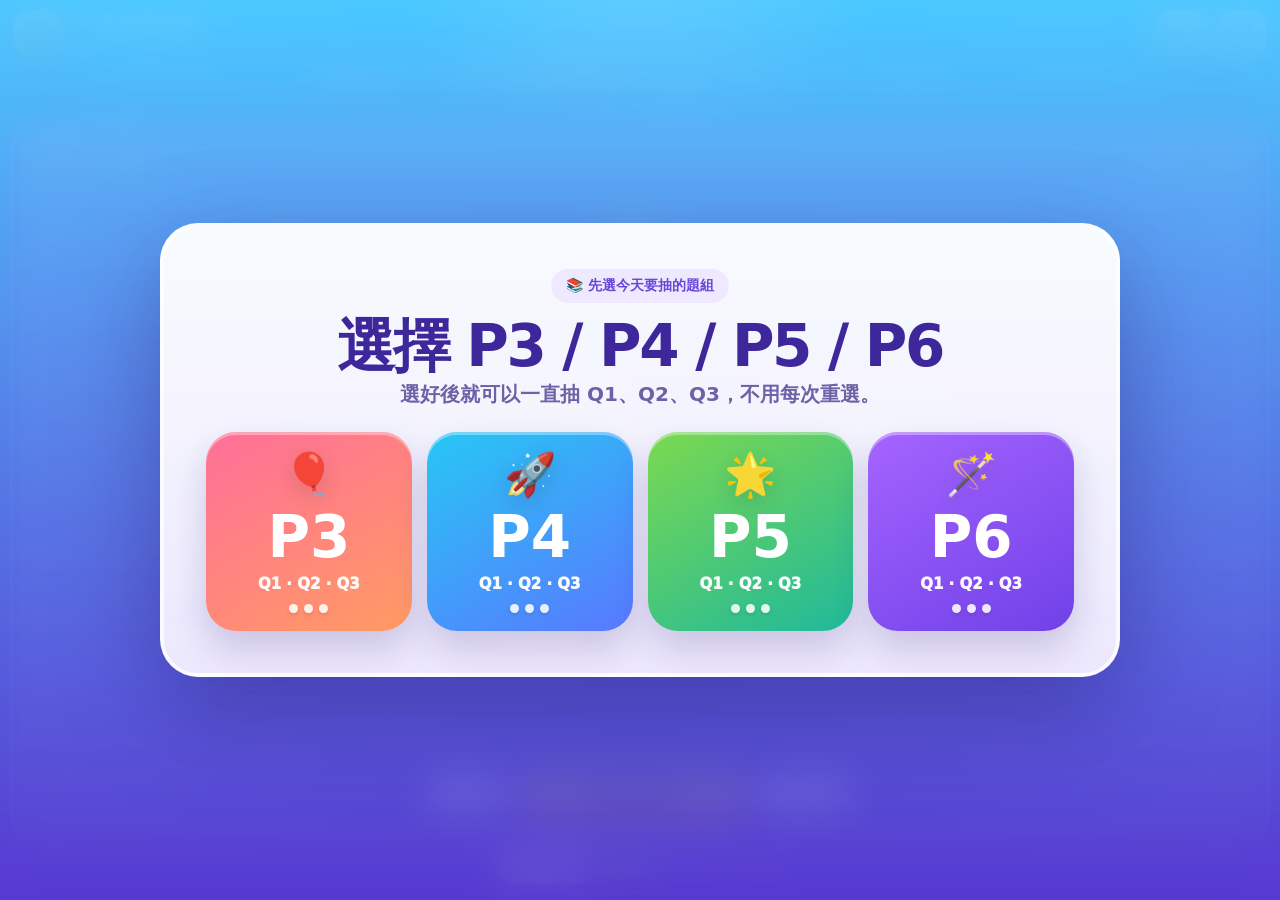
==== p3/index.html @ f794510e "Add files via upload" ====
<!doctype html>
<html lang="zh-Hant">
<head>
  <base href="../">
<meta charset="utf-8" />
<meta name="viewport" content="width=device-width, initial-scale=1, maximum-scale=1, minimum-scale=1, viewport-fit=cover, user-scalable=no" />
<meta name="theme-color" content="#5b3df5" />
<meta name="apple-mobile-web-app-capable" content="yes" />
<meta name="apple-mobile-web-app-status-bar-style" content="black-translucent" />
<title>幸運抽題樂園</title>
<style>
:root{
  --ink:#261454;--white:#fff;--yellow:#ffd84d;--pink:#ff6fae;--cyan:#45d7ff;--green:#7be35e;--purple:#6b4cff;
  --shadow:0 24px 70px rgba(54,24,128,.28);
  font-family:ui-rounded,"SF Pro Rounded","PingFang TC","Noto Sans TC",system-ui,-apple-system,sans-serif;
}
*{box-sizing:border-box}html,body{width:100%;height:100%;margin:0;overflow:hidden;overscroll-behavior:none}body{background:#6b4cff;color:#fff;-webkit-tap-highlight-color:transparent;touch-action:manipulation;overscroll-behavior:none;-webkit-user-select:none;user-select:none;-webkit-overflow-scrolling:auto}button{font:inherit}
.app{position:relative;width:100%;height:100%;min-height:100dvh;overflow:hidden;background:
radial-gradient(circle at 50% -5%,rgba(255,255,255,.92),transparent 21%),
radial-gradient(circle at 12% 22%,rgba(255,255,255,.18),transparent 25%),
radial-gradient(circle at 90% 18%,rgba(255,255,255,.2),transparent 24%),
linear-gradient(180deg,#72e1ff 0%,#75caff 26%,#807dff 65%,#724cff 100%)}
.decor{position:absolute;inset:0;pointer-events:none;overflow:hidden}.spark{position:absolute;opacity:.75;animation:twinkle 2.8s ease-in-out infinite}.spark:nth-child(1){left:7%;top:15%;font-size:22px}.spark:nth-child(2){right:9%;top:18%;font-size:28px;animation-delay:.7s}.spark:nth-child(3){left:17%;bottom:24%;font-size:18px;animation-delay:1.2s}.spark:nth-child(4){right:18%;bottom:28%;font-size:22px;animation-delay:1.8s}.spark:nth-child(5){left:47%;top:12%;font-size:18px;animation-delay:.4s}@keyframes twinkle{50%{transform:scale(1.35) rotate(12deg);opacity:1}}
.cloud{position:absolute;width:160px;height:56px;border-radius:999px;background:rgba(255,255,255,.15);filter:blur(.2px)}.cloud:before,.cloud:after{content:"";position:absolute;border-radius:50%;background:inherit}.cloud:before{width:72px;height:72px;left:26px;top:-25px}.cloud:after{width:88px;height:88px;right:20px;top:-36px}.c1{left:-30px;top:31%;transform:scale(.8)}.c2{right:-45px;top:37%;transform:scale(1.05)}
.topbar{position:absolute;z-index:20;top:max(18px,env(safe-area-inset-top));left:max(20px,env(safe-area-inset-left));right:max(20px,env(safe-area-inset-right));display:flex;align-items:center;justify-content:space-between}.brand{display:flex;align-items:center;gap:12px}.brand-icon{width:58px;height:58px;border-radius:19px;display:grid;place-items:center;background:linear-gradient(#fff,#fff2ca);font-size:32px;box-shadow:var(--shadow);transform:rotate(-7deg)}.brand strong{display:block;font-size:25px;line-height:1}.brand span{display:block;font-size:13px;font-weight:800;margin-top:5px;opacity:.95}.toolbar{display:flex;gap:10px}.icon-btn{height:54px;min-width:54px;border:0;border-radius:18px;padding:0 14px;background:linear-gradient(#fff,rgba(255,255,255,.82));color:#5336bd;font-size:22px;font-weight:950;box-shadow:var(--shadow);cursor:pointer}.icon-btn:active{transform:scale(.96)}
.stage{position:absolute;inset:0;display:flex;flex-direction:column;align-items:center;justify-content:center;padding:94px 24px 112px}.hero{text-align:center;margin-bottom:12px}.tag{display:inline-flex;align-items:center;gap:8px;padding:8px 16px;border-radius:999px;background:rgba(255,255,255,.22);border:2px solid rgba(255,255,255,.28);font-size:13px;font-weight:950}.hero h1{margin:12px 0 4px;font-size:clamp(38px,5vw,66px);line-height:.95;letter-spacing:-.04em;text-shadow:0 7px 0 rgba(63,34,159,.14),0 14px 34px rgba(53,25,132,.22)}.hero p{margin:0;font-size:clamp(16px,2vw,21px);font-weight:900}
.arcade{position:relative;width:min(980px,95vw);height:min(520px,56vh);min-height:420px;border-radius:42px;padding:22px;background:linear-gradient(180deg,rgba(255,255,255,.32),rgba(255,255,255,.14)),linear-gradient(180deg,#8e7dff,#6448ed);border:4px solid rgba(255,255,255,.48);box-shadow:0 30px 90px rgba(47,20,117,.33),inset 0 2px rgba(255,255,255,.6);overflow:hidden}.arcade:before{content:"";position:absolute;inset:14px;border:3px dashed rgba(255,255,255,.2);border-radius:30px;pointer-events:none}.arcade-top{position:relative;z-index:2;display:flex;align-items:center;justify-content:space-between;padding:4px 10px 10px}.scene-badge,.status-badge{padding:10px 16px;border-radius:999px;background:rgba(255,255,255,.92);color:#5737c5;font-weight:1000;box-shadow:0 10px 24px rgba(42,18,103,.18)}.scene-badge{font-size:18px}.status-badge{font-size:16px}
.scene-shell{position:relative;z-index:2;height:340px;border-radius:34px;overflow:hidden;background:linear-gradient(180deg,rgba(255,255,255,.22),rgba(255,255,255,.09));border:3px solid rgba(255,255,255,.28);box-shadow:inset 0 2px rgba(255,255,255,.25),0 14px 28px rgba(35,14,90,.17)}.scene{position:absolute;inset:0;display:flex;align-items:center;justify-content:center;overflow:hidden}.scene .floor{position:absolute;left:8%;right:8%;bottom:18px;height:18px;border-radius:50%;background:rgba(47,24,118,.14);filter:blur(4px)}
.controls{position:relative;z-index:3;margin-top:14px;display:flex;align-items:center;justify-content:center;gap:12px}.main-btn{min-width:244px;height:70px;border:0;border-radius:26px;background:linear-gradient(#ffe97e,#ffc235);color:#4c2900;font-size:26px;font-weight:1000;box-shadow:0 16px 32px rgba(255,183,45,.27),inset 0 3px rgba(255,255,255,.68);cursor:pointer}.main-btn:active{transform:translateY(2px) scale(.985)}.main-btn:disabled{opacity:.75}.secondary{height:58px;min-width:76px;border:0;border-radius:21px;background:linear-gradient(#fff,rgba(255,255,255,.83));color:#5539c8;font-weight:950;font-size:18px;padding:0 18px;box-shadow:0 13px 26px rgba(43,18,104,.16);cursor:pointer}
.modebar{position:absolute;z-index:15;left:50%;bottom:max(16px,env(safe-area-inset-bottom));transform:translateX(-50%);display:flex;align-items:center;justify-content:center;gap:16px;width:min(920px,calc(100vw - 28px));padding:12px 16px;border-radius:24px;background:rgba(83,54,206,.34);border:2px solid rgba(255,255,255,.22);backdrop-filter:blur(16px);font-weight:900}.toggle{display:flex;align-items:center;gap:9px;cursor:pointer}.toggle input{display:none}.switch{width:46px;height:28px;padding:4px;border-radius:999px;background:rgba(255,255,255,.33);box-shadow:inset 0 1px 5px rgba(0,0,0,.14)}.switch:after{content:"";display:block;width:20px;height:20px;border-radius:50%;background:#fff;transition:.23s}.toggle input:checked+.switch{background:#8ae46a}.toggle input:checked+.switch:after{transform:translateX(18px)}.history{max-width:360px;overflow:hidden;text-overflow:ellipsis;white-space:nowrap}

/* Question pack picker */
.pack-picker{position:fixed;inset:0;z-index:100;display:flex;align-items:center;justify-content:center;padding:max(22px,env(safe-area-inset-top)) max(22px,env(safe-area-inset-right)) max(22px,env(safe-area-inset-bottom)) max(22px,env(safe-area-inset-left));background:linear-gradient(180deg,rgba(65,194,255,.82),rgba(84,55,205,.88));backdrop-filter:blur(18px);-webkit-backdrop-filter:blur(18px);opacity:0;visibility:hidden;pointer-events:none;transition:.25s ease}.pack-picker.show{opacity:1;visibility:visible;pointer-events:auto}.pack-panel{position:relative;width:min(960px,94vw);padding:clamp(24px,4vw,42px);border-radius:38px;background:linear-gradient(180deg,rgba(255,255,255,.96),rgba(246,241,255,.94));border:4px solid rgba(255,255,255,.75);box-shadow:0 34px 100px rgba(38,15,98,.38);color:#3d279a;text-align:center}.pack-kicker{display:inline-flex;align-items:center;gap:8px;padding:8px 15px;border-radius:999px;background:#efe9ff;color:#6946da;font-size:14px;font-weight:1000}.pack-panel h2{margin:14px 0 6px;font-size:clamp(34px,5vw,58px);line-height:1;letter-spacing:-.04em}.pack-panel p{margin:0 0 24px;color:#6f61a7;font-size:clamp(15px,2vw,20px);font-weight:900}.pack-grid{display:grid;grid-template-columns:repeat(4,1fr);gap:15px}.pack-option{position:relative;min-height:190px;border:0;border-radius:30px;padding:18px 12px;cursor:pointer;color:#fff;display:flex;flex-direction:column;align-items:center;justify-content:center;gap:9px;box-shadow:0 18px 34px rgba(43,21,112,.18),inset 0 3px rgba(255,255,255,.35);transition:transform .16s ease,filter .16s ease}.pack-option:active{transform:scale(.97)}.pack-option:nth-child(1){background:linear-gradient(150deg,#ff6f99,#ff9b63)}.pack-option:nth-child(2){background:linear-gradient(150deg,#27c7f4,#5978ff)}.pack-option:nth-child(3){background:linear-gradient(150deg,#7bd950,#20b99b)}.pack-option:nth-child(4){background:linear-gradient(150deg,#a564ff,#7041e8)}.pack-option .pack-icon{font-size:42px;filter:drop-shadow(0 7px 12px rgba(0,0,0,.14))}.pack-option strong{font-size:clamp(38px,5vw,58px);line-height:1}.pack-option span{font-size:15px;font-weight:950;opacity:.96}.pack-dots{display:flex;gap:6px;margin-top:2px}.pack-dots i{width:9px;height:9px;border-radius:50%;background:rgba(255,255,255,.9);box-shadow:0 2px 5px rgba(0,0,0,.12)}.pack-cancel{margin-top:18px;height:48px;padding:0 20px;border:0;border-radius:17px;background:#ede7ff;color:#5e42ca;font-weight:1000;font-size:16px;cursor:pointer}.pack-cancel[hidden]{display:none}.pack-chip{height:34px;border:1px solid rgba(255,255,255,.26);border-radius:999px;padding:0 12px;background:rgba(255,255,255,.9);color:#5639c8;font-weight:1000;font-size:13px;cursor:pointer;white-space:nowrap}.pack-chip:disabled{opacity:.65}.pack-now{color:#fff7a8;font-weight:1000}.modebar{flex-wrap:nowrap}
@media(max-width:760px){.pack-grid{grid-template-columns:repeat(2,1fr)}.pack-option{min-height:150px}.pack-panel{padding:22px 18px;border-radius:30px}.pack-option strong{font-size:42px}.pack-option .pack-icon{font-size:34px}}
@media(orientation:landscape) and (max-height:760px){.pack-panel{padding:18px 24px}.pack-panel h2{font-size:38px;margin:8px 0 4px}.pack-panel p{margin-bottom:14px;font-size:15px}.pack-option{min-height:128px;border-radius:24px;padding:10px}.pack-option .pack-icon{font-size:30px}.pack-option strong{font-size:38px}.pack-option span{font-size:13px}.pack-cancel{margin-top:10px;height:42px}}

/* shared scene elements */
.label-ball{width:76px;height:76px;border-radius:50%;display:grid;place-items:center;color:#fff;font-weight:1000;font-size:28px;box-shadow:0 10px 22px rgba(35,17,88,.2),inset 0 2px rgba(255,255,255,.35)}.q1{background:linear-gradient(#ff879e,#ff4c70)}.q2{background:linear-gradient(#54dbff,#12aaff)}.q3{background:linear-gradient(#8ce96d,#35bb45)}
/* 1 CARDS */
.cards-scene{gap:22px}.big-card{width:150px;height:205px;border-radius:28px;background:linear-gradient(#fff,#fff4c8);border:4px solid rgba(255,255,255,.55);box-shadow:0 20px 36px rgba(39,19,96,.23);display:flex;align-items:center;justify-content:center;flex-direction:column;gap:12px}.big-card:nth-child(1){transform:rotate(-10deg) translateY(12px)}.big-card:nth-child(2){transform:translateY(-8px)}.big-card:nth-child(3){transform:rotate(10deg) translateY(12px)}.run .big-card{animation:cardShuffle .32s ease-in-out infinite}.run .big-card:nth-child(2){animation-delay:.08s}.run .big-card:nth-child(3){animation-delay:.16s}@keyframes cardShuffle{50%{transform:translateY(-28px) rotate(6deg) scale(1.08)}}
/* 2 WHEEL */
.wheel-wrap{position:relative;width:290px;height:290px;filter:drop-shadow(0 18px 28px rgba(41,18,100,.22))}.wheel{position:absolute;inset:12px;border-radius:50%;background:conic-gradient(from 0deg,#ff638c 0 120deg,#35caff 120deg 240deg,#69d84f 240deg 360deg);border:11px solid #fff0a0;box-shadow:inset 0 0 0 7px rgba(255,255,255,.42),0 0 0 5px rgba(92,56,201,.22);transform:rotate(0deg);will-change:transform}.wheel:before{content:"";position:absolute;inset:48%;border-radius:50%;background:#fff5a5;box-shadow:0 0 0 8px #694bd4,0 6px 14px rgba(44,18,106,.25);z-index:3}.wheel-label{position:absolute;left:50%;top:50%;width:70px;height:46px;margin:-23px 0 0 -35px;border-radius:16px;display:grid;place-items:center;color:#fff;font-size:25px;font-weight:1000;text-shadow:0 3px 8px rgba(0,0,0,.2);background:rgba(255,255,255,.14);border:2px solid rgba(255,255,255,.5);box-shadow:0 7px 16px rgba(35,15,88,.14)}.wheel-label.wq1{transform:rotate(60deg) translateY(-86px) rotate(-60deg)}.wheel-label.wq2{transform:rotate(180deg) translateY(-86px) rotate(-180deg)}.wheel-label.wq3{transform:rotate(300deg) translateY(-86px) rotate(-300deg)}.wheel-pointer{position:absolute;left:50%;top:-2px;transform:translateX(-50%);width:52px;height:58px;background:linear-gradient(#fff8b2,#ffc83d);clip-path:polygon(0 0,100% 0,50% 100%);filter:drop-shadow(0 7px 7px rgba(56,25,115,.3));z-index:5}.wheel-pointer:before{content:"";position:absolute;left:17px;top:9px;width:18px;height:18px;border-radius:50%;background:#fff}.run .wheel-wrap:not(.targeted) .wheel{animation:spinWheel .42s linear infinite}@keyframes spinWheel{to{transform:rotate(360deg)}}
/* 3 GACHA */
.gacha{position:relative;width:270px;height:270px}.gacha-top{position:absolute;left:42px;top:4px;width:186px;height:150px;border-radius:95px 95px 52px 52px;background:rgba(255,255,255,.72);border:8px solid #ffe477;overflow:hidden;box-shadow:0 14px 28px rgba(44,20,103,.2)}.capsule{position:absolute;width:54px;height:34px;border-radius:999px;border:3px solid rgba(255,255,255,.65);box-shadow:0 6px 10px rgba(40,20,86,.14)}.cap1{left:20px;top:68px;background:#ff78a4;transform:rotate(18deg)}.cap2{left:72px;top:35px;background:#58d8ff;transform:rotate(-12deg)}.cap3{left:112px;top:83px;background:#7be45f;transform:rotate(10deg)}.gacha-base{position:absolute;left:28px;right:28px;bottom:4px;height:135px;border-radius:34px;background:linear-gradient(#ff9dc2,#ff6d9f);border:7px solid #fff1a3;box-shadow:0 16px 28px rgba(42,18,100,.22)}.gacha-window{position:absolute;left:50%;top:30px;transform:translateX(-50%);width:72px;height:72px;border-radius:50%;background:#fff;border:6px solid #6a4fff;display:grid;place-items:center;font-size:30px}.gacha-slot{position:absolute;left:50%;bottom:12px;transform:translateX(-50%);width:90px;height:26px;border-radius:999px;background:#4a2da4}.run .capsule{animation:gachaBounce .25s ease-in-out infinite}.run .cap2{animation-delay:.08s}.run .cap3{animation-delay:.16s}.run .gacha-window{animation:gachaKnob .35s linear infinite}@keyframes gachaBounce{50%{transform:translateY(-18px) rotate(28deg)}}@keyframes gachaKnob{to{transform:translateX(-50%) rotate(360deg)}}
/* 4 TREASURE */
.chest{position:relative;width:280px;height:190px;margin-top:35px}.chest-lid{position:absolute;left:10px;right:10px;top:0;height:88px;border-radius:45px 45px 18px 18px;background:linear-gradient(#ffbc45,#f18a20);border:8px solid #ffd95b;transform-origin:50% 100%;box-shadow:0 8px 18px rgba(91,45,0,.2)}.chest-body{position:absolute;left:0;right:0;bottom:0;height:120px;border-radius:18px 18px 34px 34px;background:linear-gradient(#d96926,#a84420);border:8px solid #ffd95b;box-shadow:0 18px 30px rgba(47,20,105,.2)}.lock{position:absolute;left:50%;top:76px;transform:translateX(-50%);width:58px;height:64px;border-radius:12px;background:#ffe26a;border:6px solid #f7b62b;z-index:3}.treasure-glow{position:absolute;left:50%;top:38px;transform:translateX(-50%);width:200px;height:120px;background:radial-gradient(circle,#fff8a8 0,rgba(255,232,90,.7) 30%,transparent 70%);opacity:0}.run .chest-lid{animation:openLid .65s ease-in-out infinite}.run .treasure-glow{animation:glowPulse .65s ease-in-out infinite}@keyframes openLid{50%{transform:rotateX(-70deg) translateY(-14px)}}@keyframes glowPulse{50%{opacity:1;transform:translateX(-50%) scale(1.25)}}
/* 5 SLOT */
.slot-machine{width:360px;height:230px;border-radius:34px;background:linear-gradient(#ff7fc0,#d84bf0);border:8px solid #fff0a4;box-shadow:0 18px 34px rgba(47,20,112,.24);padding:34px 26px;display:flex;gap:12px}.reel{flex:1;border-radius:18px;background:#fff;display:grid;place-items:center;color:#5736c3;font-size:36px;font-weight:1000;box-shadow:inset 0 0 0 5px rgba(109,75,255,.12)}.run .reel{animation:reelJump .2s ease-in-out infinite}.run .reel:nth-child(2){animation-delay:.06s}.run .reel:nth-child(3){animation-delay:.12s}@keyframes reelJump{50%{transform:translateY(16px);filter:blur(1px)}}
/* 6 ROCKET */
.rocket-scene{flex-direction:column}.rocket{position:relative;width:110px;height:190px;border-radius:58px 58px 28px 28px;background:linear-gradient(#fff,#dff4ff);border:7px solid #5e49d8;box-shadow:0 16px 30px rgba(40,18,100,.22)}.rocket:before{content:"";position:absolute;left:50%;top:54px;transform:translateX(-50%);width:50px;height:50px;border-radius:50%;background:#54d7ff;border:6px solid #6c4be5}.rocket:after{content:"";position:absolute;left:18px;right:18px;bottom:-52px;height:70px;background:linear-gradient(#ffe96f,#ff8d3d,#ff4f7c);clip-path:polygon(20% 0,40% 100%,50% 48%,62% 100%,80% 0);filter:drop-shadow(0 8px 12px rgba(255,112,50,.25))}.rocket-q{position:absolute;left:50%;bottom:24px;transform:translateX(-50%);font-size:22px;font-weight:1000;color:#5b3acb}.run .rocket{animation:rocketFly .48s ease-in-out infinite}@keyframes rocketFly{50%{transform:translateY(-54px) rotate(3deg)}}
/* 7 PORTAL */
.portal{position:relative;width:270px;height:270px;border-radius:50%;border:16px solid rgba(255,255,255,.75);box-shadow:0 0 0 12px rgba(95,64,245,.35),0 0 48px rgba(69,215,255,.55);background:radial-gradient(circle,#231059 0 28%,#4921a9 36%,#5ce1ff 58%,#fff 70%,transparent 72%)}.portal:before,.portal:after{content:"";position:absolute;border-radius:50%;inset:28px;border:6px dashed rgba(255,255,255,.78)}.portal:after{inset:54px;border-style:solid;border-color:rgba(255,234,100,.8)}.run .portal{animation:portalSpin 1s linear infinite}.run .portal:before{animation:portalSpin .6s linear reverse infinite}.run .portal:after{animation:portalSpin .42s linear infinite}@keyframes portalSpin{to{transform:rotate(360deg)}}
/* 8 BALLOONS */
.balloon-wrap{position:relative;width:500px;height:280px}.balloon{position:absolute;width:110px;height:140px;border-radius:55% 55% 50% 50%;display:grid;place-items:center;color:#fff;font-size:28px;font-weight:1000;box-shadow:0 15px 28px rgba(43,19,104,.2)}.balloon:after{content:"";position:absolute;width:3px;height:100px;background:rgba(255,255,255,.7);top:132px}.bl1{left:40px;top:70px;background:linear-gradient(#ff8cab,#ff4f79)}.bl2{left:195px;top:28px;background:linear-gradient(#62e1ff,#1db2ff)}.bl3{right:40px;top:70px;background:linear-gradient(#9aee75,#45bf45)}.run .balloon{animation:balloonDance .55s ease-in-out infinite}.run .bl2{animation-delay:.12s}.run .bl3{animation-delay:.24s}@keyframes balloonDance{50%{transform:translateY(-38px) rotate(6deg)}}
/* 9 GIFTS */
.gifts{display:flex;gap:28px;align-items:flex-end}.gift{position:relative;width:130px;height:130px;border-radius:18px;background:#ff759f;border:6px solid #fff0a0;box-shadow:0 16px 28px rgba(44,19,104,.2)}.gift:nth-child(2){background:#45ccff;transform:scale(1.08)}.gift:nth-child(3){background:#74da54}.gift:before{content:"";position:absolute;left:50%;top:-26px;transform:translateX(-50%);width:78px;height:42px;border-radius:50% 50% 20% 20%;border:12px solid #ffe274}.gift:after{content:"";position:absolute;left:50%;top:0;bottom:0;width:18px;transform:translateX(-50%);background:#ffe274}.gift span{position:absolute;inset:0;display:grid;place-items:center;color:#fff;font-size:26px;font-weight:1000;z-index:2}.run .gift{animation:giftPop .38s ease-in-out infinite}.run .gift:nth-child(2){animation-delay:.08s}.run .gift:nth-child(3){animation-delay:.16s}@keyframes giftPop{50%{transform:translateY(-28px) rotate(-5deg) scale(1.07)}}
/* 10 DICE */
.dice-wrap{display:flex;gap:32px}.die{width:145px;height:145px;border-radius:30px;background:linear-gradient(#fff,#eef7ff);border:7px solid #ffde67;box-shadow:0 18px 30px rgba(44,19,104,.2);display:grid;place-items:center;color:#5a3ac7;font-size:34px;font-weight:1000}.run .die{animation:diceRoll .42s ease-in-out infinite}.run .die:nth-child(2){animation-delay:.12s}.run .die:nth-child(3){animation-delay:.24s}@keyframes diceRoll{50%{transform:translateY(-30px) rotate(18deg) scale(1.08)}}
/* 11 PLANETS */
.orbit-system{position:relative;width:330px;height:260px}.sun{position:absolute;left:50%;top:50%;transform:translate(-50%,-50%);width:92px;height:92px;border-radius:50%;background:radial-gradient(circle at 35% 30%,#fff8b0,#ffd64a 55%,#ff9b38);box-shadow:0 0 38px rgba(255,217,82,.7)}.orbit-line{position:absolute;left:50%;top:50%;transform:translate(-50%,-50%);border:3px solid rgba(255,255,255,.4);border-radius:50%}.ol1{width:180px;height:120px}.ol2{width:270px;height:190px}.planet{position:absolute;width:72px;height:72px;border-radius:50%;display:grid;place-items:center;color:#fff;font-weight:1000;font-size:21px;box-shadow:0 12px 22px rgba(37,17,90,.18)}.p1{left:18px;top:95px;background:#ff6589}.p2{right:22px;top:34px;background:#35c8ff}.p3{right:62px;bottom:6px;background:#67d94c}.run .orbit-system{animation:systemSpin 1.4s linear infinite}.run .sun{animation:sunPulse .45s ease-in-out infinite}@keyframes systemSpin{to{transform:rotate(360deg)}}@keyframes sunPulse{50%{filter:brightness(1.22);transform:translate(-50%,-50%) scale(1.1)}}
/* 12 MAGIC HATS */
.hats{display:flex;gap:24px;align-items:flex-end}.hat{position:relative;width:150px;height:120px;border-radius:22px 22px 42px 42px;background:linear-gradient(#5e3acb,#32177a);border:7px solid #ffdc67;box-shadow:0 16px 28px rgba(38,16,94,.24)}.hat:before{content:"";position:absolute;left:-18px;right:-18px;bottom:-18px;height:34px;border-radius:50%;background:#ffdc67}.hat:after{content:"✦";position:absolute;left:50%;top:18px;transform:translateX(-50%);font-size:40px;color:#fff1a6}.run .hat{animation:hatBounce .45s ease-in-out infinite}.run .hat:nth-child(2){animation-delay:.09s}.run .hat:nth-child(3){animation-delay:.18s}@keyframes hatBounce{50%{transform:translateY(-34px) rotate(7deg)}}
/* 13 CUPS */
.cups{display:flex;gap:34px}.cup{position:relative;width:130px;height:150px;background:linear-gradient(#fff,#dff7ff);clip-path:polygon(15% 0,85% 0,72% 100%,28% 100%);display:grid;place-items:center;color:#5b3ac7;font-weight:1000;font-size:26px;filter:drop-shadow(0 18px 20px rgba(38,16,94,.2))}.run .cup:nth-child(1){animation:cupA .38s ease-in-out infinite}.run .cup:nth-child(2){animation:cupB .38s .08s ease-in-out infinite}.run .cup:nth-child(3){animation:cupC .38s .16s ease-in-out infinite}@keyframes cupA{50%{transform:translateX(110px) translateY(-14px)}}@keyframes cupB{50%{transform:translateX(-105px) translateY(10px)}}@keyframes cupC{50%{transform:translateX(-35px) translateY(-18px)}}
/* 14 UFO */
.ufo{position:relative;width:330px;height:190px}.ufo-dome{position:absolute;left:50%;top:6px;transform:translateX(-50%);width:150px;height:90px;border-radius:90px 90px 20px 20px;background:rgba(204,246,255,.8);border:7px solid #fff;box-shadow:0 0 25px rgba(88,220,255,.5)}.ufo-body{position:absolute;left:28px;right:28px;top:74px;height:80px;border-radius:50%;background:linear-gradient(#b08cff,#6541db);border:8px solid #ffe36a;box-shadow:0 16px 28px rgba(40,16,100,.22)}.ufo-light{position:absolute;left:50%;top:132px;transform:translateX(-50%);width:210px;height:110px;background:linear-gradient(rgba(255,245,129,.55),transparent);clip-path:polygon(35% 0,65% 0,100% 100%,0 100%);opacity:.5}.run .ufo{animation:ufoFloat .46s ease-in-out infinite}.run .ufo-light{animation:beamPulse .3s ease-in-out infinite}@keyframes ufoFloat{50%{transform:translateY(-28px) rotate(3deg)}}@keyframes beamPulse{50%{opacity:1;transform:translateX(-50%) scaleX(1.12)}}
/* 15 CLAW MACHINE */
.claw-machine{position:relative;width:350px;height:270px;border-radius:34px;background:linear-gradient(#54d8ff,#6b53e9);border:8px solid #fff0a0;box-shadow:0 18px 32px rgba(40,18,100,.24);overflow:hidden}.claw-glass{position:absolute;left:22px;right:22px;top:20px;height:172px;border-radius:22px;background:linear-gradient(rgba(255,255,255,.65),rgba(218,248,255,.28));border:5px solid rgba(255,255,255,.72);overflow:hidden}.claw-rail{position:absolute;left:25px;right:25px;top:18px;height:8px;border-radius:999px;background:#5b3fc9}.claw-arm{position:absolute;left:50%;top:20px;transform:translateX(-50%);width:8px;height:78px;background:#5b3fc9}.claw-arm:after{content:"✦";position:absolute;left:50%;bottom:-26px;transform:translateX(-50%);font-size:38px;color:#ffca45}.claw-ball{position:absolute;bottom:14px;width:70px;height:70px;border-radius:50%;display:grid;place-items:center;color:#fff;font-size:21px;font-weight:1000;border:4px solid rgba(255,255,255,.65);box-shadow:0 8px 15px rgba(37,16,90,.18)}.cb1{left:28px;background:#ff638a}.cb2{left:112px;background:#2fc8ff}.cb3{right:28px;background:#61d44a}.claw-base{position:absolute;left:26px;right:26px;bottom:14px;height:54px;border-radius:18px;background:#ff78ae;border:5px solid #fff0a0}.run .claw-arm{animation:clawMove .8s ease-in-out infinite}.run .claw-ball{animation:clawBall .4s ease-in-out infinite}.run .cb2{animation-delay:.1s}.run .cb3{animation-delay:.2s}@keyframes clawMove{0%,100%{left:24%;height:64px}50%{left:76%;height:112px}}@keyframes clawBall{50%{transform:translateY(-16px) rotate(8deg)}}
/* 16 PLINKO */
.plinko{position:relative;width:360px;height:280px;border-radius:30px;background:linear-gradient(#7a64ee,#5436bb);border:7px solid #ffe16c;box-shadow:0 18px 32px rgba(41,18,100,.23);overflow:hidden}.plinko:before{content:"";position:absolute;inset:24px 34px 72px;background:radial-gradient(circle,#fff 0 4px,transparent 5px);background-size:42px 38px;background-position:0 0,21px 19px;opacity:.8}.puck{position:absolute;left:50%;top:20px;width:34px;height:34px;margin-left:-17px;border-radius:50%;background:#ffed69;border:4px solid #fff;box-shadow:0 5px 12px rgba(0,0,0,.18);z-index:2}.plinko-slots{position:absolute;left:18px;right:18px;bottom:14px;display:flex;gap:8px}.plinko-slot{flex:1;height:52px;border-radius:14px;display:grid;place-items:center;color:#fff;font-weight:1000;font-size:20px;border:3px solid rgba(255,255,255,.5)}.ps1{background:#ff638a}.ps2{background:#2fc8ff}.ps3{background:#61d44a}.run .puck{animation:plinkoDrop .9s cubic-bezier(.3,.1,.7,1) infinite}@keyframes plinkoDrop{0%{transform:translate(0,0)}20%{transform:translate(-72px,48px)}40%{transform:translate(58px,92px)}60%{transform:translate(-35px,138px)}80%{transform:translate(68px,178px)}100%{transform:translate(0,210px)}}
/* 17 RACE */
.race{position:relative;width:500px;height:230px}.track{position:absolute;left:12px;right:12px;top:24px;bottom:24px;border-radius:100px;background:linear-gradient(#5041a5,#3b2d85);border:8px solid #fff1a1;box-shadow:inset 0 0 0 14px rgba(255,255,255,.12),0 18px 28px rgba(38,16,90,.18)}.track:before{content:"";position:absolute;left:28px;right:28px;top:50%;border-top:4px dashed rgba(255,255,255,.5)}.racer{position:absolute;left:44px;width:92px;height:56px;border-radius:28px;display:grid;place-items:center;color:#fff;font-weight:1000;font-size:22px;border:4px solid rgba(255,255,255,.68);box-shadow:0 8px 14px rgba(0,0,0,.16);z-index:2}.r1{top:40px;background:#ff638a}.r2{top:91px;background:#2fc8ff}.r3{top:142px;background:#61d44a}.finish{position:absolute;right:42px;top:36px;bottom:36px;width:22px;background:repeating-conic-gradient(#fff 0 25%,#342375 0 50%) 0/20px 20px;z-index:1}.run .r1{animation:raceGo .72s ease-in-out infinite}.run .r2{animation:raceGo .64s .08s ease-in-out infinite}.run .r3{animation:raceGo .82s .14s ease-in-out infinite}@keyframes raceGo{50%{transform:translateX(320px) scale(1.06)}}
/* 18 MAGIC BOOK */
.magic-book{position:relative;width:360px;height:240px;perspective:700px}.book{position:absolute;inset:34px 18px 18px;display:flex;filter:drop-shadow(0 18px 24px rgba(42,18,101,.24));transform-style:preserve-3d}.page{flex:1;background:linear-gradient(#fffdf0,#ffeeb0);border:6px solid #7c4ed2;color:#5b38bd;display:grid;place-items:center;font-size:34px;font-weight:1000}.page.left{border-radius:28px 8px 8px 28px;transform-origin:right center}.page.right{border-radius:8px 28px 28px 8px;transform-origin:left center}.book-star{position:absolute;left:50%;top:4px;transform:translateX(-50%);font-size:54px;text-shadow:0 0 18px #fff38a}.run .page.left{animation:pageFlipL .58s ease-in-out infinite}.run .page.right{animation:pageFlipR .58s .12s ease-in-out infinite}.run .book-star{animation:bookStar .4s ease-in-out infinite}@keyframes pageFlipL{50%{transform:rotateY(-58deg)}}@keyframes pageFlipR{50%{transform:rotateY(58deg)}}@keyframes bookStar{50%{transform:translateX(-50%) scale(1.25) rotate(20deg)}}
/* 19 VOLCANO */
.volcano-wrap{position:relative;width:370px;height:260px}.volcano{position:absolute;left:50%;bottom:14px;transform:translateX(-50%);width:280px;height:190px;background:linear-gradient(#8b4d55,#552d63);clip-path:polygon(50% 0,100% 100%,0 100%);filter:drop-shadow(0 18px 22px rgba(42,17,90,.22))}.lava{position:absolute;left:50%;top:14px;transform:translateX(-50%);width:86px;height:96px;background:linear-gradient(#fff36e,#ff9e36,#ff4f67);clip-path:polygon(45% 100%,0 22%,36% 38%,50% 0,62% 38%,100% 20%,58% 100%);filter:drop-shadow(0 0 18px rgba(255,158,54,.65))}.lava-q{position:absolute;width:66px;height:66px;border-radius:50%;display:grid;place-items:center;color:#fff;font-weight:1000;font-size:20px;border:4px solid #fff;top:46px}.lv1{left:42px;background:#ff638a}.lv2{left:152px;background:#2fc8ff}.lv3{right:42px;background:#61d44a}.run .lava{animation:lavaBurst .42s ease-in-out infinite}.run .lava-q{animation:lavaQ .7s ease-in-out infinite}.run .lv2{animation-delay:.12s}.run .lv3{animation-delay:.24s}@keyframes lavaBurst{50%{transform:translateX(-50%) scaleY(1.35) scaleX(1.1)}}@keyframes lavaQ{50%{transform:translateY(-70px) rotate(18deg) scale(1.08)}}
/* 20 AQUARIUM */
.aquarium{position:relative;width:430px;height:250px;border-radius:44px 44px 60px 60px;background:linear-gradient(rgba(135,236,255,.9),rgba(35,143,232,.86));border:9px solid #fff0a0;box-shadow:inset 0 0 32px rgba(255,255,255,.38),0 18px 30px rgba(38,16,94,.22);overflow:hidden}.aquarium:after{content:"";position:absolute;left:0;right:0;bottom:0;height:44px;background:radial-gradient(circle,#ffe0a0 0 4px,transparent 5px);background-size:22px 16px;background-color:#efbf72}.fish{position:absolute;width:110px;height:64px;border-radius:58% 42% 42% 58%;display:grid;place-items:center;color:#fff;font-size:20px;font-weight:1000;border:4px solid rgba(255,255,255,.66);z-index:2}.fish:after{content:"";position:absolute;right:-28px;border-top:22px solid transparent;border-bottom:22px solid transparent;border-left:34px solid currentColor;opacity:.7}.f1{left:30px;top:42px;background:#ff638a;color:#ff638a}.f1 span,.f2 span,.f3 span{color:#fff}.f2{right:42px;top:88px;background:#2fc8ff;color:#2fc8ff}.f3{left:145px;bottom:48px;background:#61d44a;color:#61d44a}.bubble-dot{position:absolute;width:14px;height:14px;border-radius:50%;border:2px solid rgba(255,255,255,.75);animation:aquaBubble 1.4s linear infinite}.bd1{left:90px;bottom:30px}.bd2{left:210px;bottom:18px;animation-delay:.4s}.bd3{right:80px;bottom:24px;animation-delay:.8s}.run .fish{animation:fishSwim .8s ease-in-out infinite}.run .f2{animation-delay:.15s}.run .f3{animation-delay:.3s}@keyframes fishSwim{50%{transform:translateX(62px) translateY(-18px) scale(1.04)}}@keyframes aquaBubble{to{transform:translateY(-190px);opacity:0}}

/* overlay count + result */
.count-overlay{position:absolute;inset:0;z-index:30;display:grid;place-items:center;background:radial-gradient(circle,rgba(255,255,255,.18),transparent 58%);opacity:0;pointer-events:none}.count-overlay.show{opacity:1}.count{width:180px;height:180px;border-radius:50%;display:grid;place-items:center;background:radial-gradient(circle at 35% 30%,rgba(255,255,255,.95),rgba(255,255,255,.3) 34%,rgba(255,255,255,.07) 70%);border:5px solid rgba(255,255,255,.62);font-size:82px;font-weight:1000;text-shadow:0 7px 20px rgba(50,20,120,.35);box-shadow:0 0 0 16px rgba(255,255,255,.08);animation:countPop .72s ease both}@keyframes countPop{0%{transform:scale(.35);opacity:0}60%{transform:scale(1.16);opacity:1}100%{transform:scale(1)}}
.result{position:fixed;inset:0;z-index:50;display:flex;align-items:center;justify-content:center;padding:max(18px,env(safe-area-inset-top)) max(18px,env(safe-area-inset-right)) max(18px,env(safe-area-inset-bottom)) max(18px,env(safe-area-inset-left));background:rgba(34,13,87,.5);backdrop-filter:blur(12px);opacity:0;visibility:hidden;pointer-events:none;transition:.28s}.result.show{opacity:1;visibility:visible;pointer-events:auto}.result-panel{position:relative;width:min(1120px,96vw);height:min(780px,91vh);border-radius:38px;background:linear-gradient(#fff9e9,#fff);border:5px solid rgba(255,255,255,.55);box-shadow:0 40px 110px rgba(31,12,83,.44);overflow:hidden;transform:scale(.78);transition:.48s cubic-bezier(.18,.9,.24,1.15)}.result.show .result-panel{transform:scale(1)}.result-head{position:absolute;left:0;right:0;top:0;z-index:2;display:flex;align-items:center;justify-content:space-between;padding:16px 18px}.winner{display:flex;align-items:center;gap:10px;padding:12px 18px;border-radius:999px;background:linear-gradient(#fff6a8,#ffd74b);color:#6c3a00;font-weight:1000;font-size:26px;box-shadow:0 12px 26px rgba(255,184,41,.25)}.result-actions{display:flex;gap:9px}.result-actions button{width:52px;height:52px;border:0;border-radius:17px;background:#fff;color:#5537c2;font-size:21px;box-shadow:0 10px 22px rgba(43,18,103,.16)}.result-body{position:absolute;inset:0;padding:86px 22px 106px;display:flex;align-items:center;justify-content:center}.frame{width:100%;height:100%;border-radius:28px;background:#fff;border:4px dashed rgba(104,75,225,.25);overflow:hidden;box-shadow:inset 0 0 0 10px rgba(255,255,255,.8)}.frame img{width:100%;height:100%;object-fit:contain;background:#fff}.result-foot{position:absolute;left:50%;bottom:18px;transform:translateX(-50%);display:flex;gap:12px}.next,.home{height:60px;border:0;border-radius:22px;padding:0 24px;font-size:20px;font-weight:1000;cursor:pointer}.next{background:linear-gradient(#ffdf66,#ffb936);color:#4d2900}.home{background:linear-gradient(#8065ff,#6348e8);color:#fff}
canvas{position:fixed;inset:0;z-index:60;pointer-events:none}.toast{position:fixed;z-index:80;left:50%;top:90px;transform:translate(-50%,-10px);padding:12px 16px;border-radius:17px;background:rgba(50,26,126,.88);border:2px solid rgba(255,255,255,.18);font-weight:900;opacity:0;transition:.24s}.toast.show{opacity:1;transform:translate(-50%,0)}
@media(max-width:900px){.arcade{height:min(500px,58vh)}.scene-shell{height:320px}.big-card{width:132px;height:185px}.balloon-wrap{transform:scale(.9)}.brand span{display:none}}
@media(max-width:650px),(max-height:720px){.topbar{top:10px}.brand-icon{width:48px;height:48px;font-size:27px}.brand strong{font-size:20px}.icon-btn{height:48px;min-width:48px;font-size:19px}.stage{padding:76px 12px 96px}.hero{margin-bottom:8px}.tag{font-size:11px;padding:7px 12px}.hero h1{font-size:36px;margin:8px 0 3px}.hero p{font-size:14px}.arcade{height:430px;min-height:0;padding:16px;border-radius:32px}.scene-shell{height:278px}.arcade-top{padding:2px 4px 7px}.scene-badge,.status-badge{font-size:13px;padding:8px 12px}.main-btn{min-width:184px;height:58px;font-size:21px}.secondary{height:52px;font-size:15px;padding:0 14px}.modebar{bottom:8px;font-size:13px;gap:10px;padding:10px 12px}.history{max-width:180px}.big-card{width:100px;height:145px}.wheel-wrap{transform:scale(.78)}.gacha{transform:scale(.8)}.chest{transform:scale(.78)}.slot-machine{transform:scale(.8)}.rocket-scene{transform:scale(.82)}.portal{transform:scale(.75)}.balloon-wrap{transform:scale(.7)}.gifts{transform:scale(.72)}.dice-wrap{transform:scale(.7)}.orbit-system{transform:scale(.78)}.hats{transform:scale(.74)}.cups{transform:scale(.74)}.ufo{transform:scale(.78)}.claw-machine{transform:scale(.76)}.plinko{transform:scale(.74)}.race{transform:scale(.66)}.magic-book{transform:scale(.76)}.volcano-wrap{transform:scale(.76)}.aquarium{transform:scale(.67)}.winner{font-size:20px}.result-body{padding:74px 12px 92px}.next,.home{height:54px;font-size:17px}}

.scene-canvas{position:absolute;inset:0;width:100%;height:100%;display:block;touch-action:none;image-rendering:auto;scale:1!important;transform:none!important;transform-origin:center!important}
.scene{isolation:isolate}
/* iPad stage-first layout: roughly 80% draw area / 20% title + controls */
:root{--app-height:100dvh;--scene-scale:1.22}
html,body{height:100%;height:100dvh}
.app{height:var(--app-height,100dvh);min-height:0}
.topbar{top:max(10px,env(safe-area-inset-top));left:max(14px,env(safe-area-inset-left));right:max(14px,env(safe-area-inset-right))}
.brand-icon{width:48px;height:48px;border-radius:16px;font-size:27px}
.brand strong{font-size:21px}.brand span{font-size:11px;margin-top:3px}.icon-btn{height:48px;min-width:48px;border-radius:16px;font-size:20px}
.stage{position:absolute;inset:0;display:grid;grid-template-rows:clamp(46px,6dvh,68px) minmax(0,1fr);gap:8px;align-items:stretch;justify-items:center;padding:max(66px,calc(env(safe-area-inset-top) + 56px)) 14px max(60px,calc(env(safe-area-inset-bottom) + 52px))}
.hero{height:100%;width:min(1160px,96vw);margin:0;display:flex;align-items:center;justify-content:center;gap:14px;white-space:nowrap}
.hero .tag{display:none}.hero h1{margin:0;font-size:clamp(27px,3.2vw,43px);line-height:1;letter-spacing:-.035em}.hero h1 br{display:none}.hero p{margin:0;font-size:clamp(13px,1.45vw,18px);opacity:.95}
.arcade{width:min(1180px,calc(100vw - 22px));height:100%;min-height:0;padding:10px;border-radius:34px;border-width:3px;overflow:hidden}
.arcade:before{inset:9px;border-radius:26px;border-width:2px}
.arcade-top{position:absolute;z-index:8;top:14px;left:18px;right:18px;padding:0;pointer-events:none}
.scene-badge,.status-badge{padding:8px 13px;font-size:clamp(13px,1.45vw,17px);box-shadow:0 8px 20px rgba(42,18,103,.18)}
.scene-shell{position:absolute;z-index:2;inset:8px;height:auto;border-radius:27px;border-width:2px}
.scene{padding:36px 20px 76px}
.scene>.floor{scale:1}
.scene>:not(.floor){scale:var(--scene-scale);transform-origin:center center}
.controls{position:absolute;z-index:9;left:50%;bottom:14px;transform:translateX(-50%);margin:0;gap:10px;padding:8px 10px;border-radius:24px;background:rgba(83,54,206,.28);border:1px solid rgba(255,255,255,.22);backdrop-filter:blur(12px);-webkit-backdrop-filter:blur(12px)}
.main-btn{min-width:230px;height:62px;border-radius:23px;font-size:23px}.secondary{height:52px;min-width:70px;border-radius:19px;font-size:16px;padding:0 15px}
.modebar{bottom:max(7px,env(safe-area-inset-bottom));width:auto;max-width:calc(100vw - 28px);padding:8px 13px;border-radius:20px;font-size:13px;gap:12px;background:rgba(83,54,206,.42)}
.switch{width:40px;height:24px;padding:3px}.switch:after{width:18px;height:18px}.toggle input:checked+.switch:after{transform:translateX(16px)}.history{max-width:300px}
.result{padding:max(8px,env(safe-area-inset-top)) max(8px,env(safe-area-inset-right)) max(8px,env(safe-area-inset-bottom)) max(8px,env(safe-area-inset-left))}.result-panel{width:min(1280px,98vw);height:min(calc(var(--app-height,100dvh) - 16px),96dvh);border-radius:30px}.result-body{padding:76px 14px 90px}.frame{border-radius:22px}.result-head{padding:11px 13px}.winner{font-size:22px;padding:9px 15px}.result-actions button{width:46px;height:46px}.result-foot{bottom:12px}.next,.home{height:54px;font-size:18px}
@media (orientation:landscape){
  :root{--scene-scale:1.34}
  .stage{grid-template-rows:clamp(42px,5.5dvh,58px) minmax(0,1fr);padding-top:max(58px,calc(env(safe-area-inset-top) + 50px));padding-bottom:max(54px,calc(env(safe-area-inset-bottom) + 46px))}
  .hero h1{font-size:clamp(25px,2.8vw,38px)}.hero p{font-size:clamp(12px,1.25vw,16px)}
  .arcade{width:min(1260px,calc(100vw - 20px))}.scene{padding-top:30px;padding-bottom:70px}
  .controls{bottom:10px}.main-btn{height:58px}.secondary{height:48px}
}
@media (orientation:portrait){
  :root{--scene-scale:1.42}
  .hero{gap:10px}.hero p{display:none}
  .arcade{width:min(980px,calc(100vw - 20px))}
  .scene{padding:42px 16px 84px}
}
@media (max-height:820px){
  :root{--scene-scale:1.12}
  .brand span{display:none}.stage{grid-template-rows:42px minmax(0,1fr);padding-top:max(56px,calc(env(safe-area-inset-top) + 48px));padding-bottom:max(50px,calc(env(safe-area-inset-bottom) + 44px));gap:5px}
  .hero h1{font-size:25px}.hero p{display:none}.scene{padding:28px 14px 64px}.controls{bottom:8px;padding:6px 8px}.main-btn{height:52px;min-width:190px;font-size:20px}.secondary{height:46px;font-size:14px}.modebar{font-size:12px;padding:6px 10px}
}
@media (min-width:1000px) and (min-height:900px){:root{--scene-scale:1.52}}

@media(prefers-reduced-motion:reduce){*,*:before,*:after{animation-duration:.001ms!important;animation-iteration-count:1!important;transition-duration:.001ms!important}}
</style>
</head>
<body>
<main class="app" id="app">
  <div class="decor" aria-hidden="true"><span class="spark">★</span><span class="spark">✦</span><span class="spark">★</span><span class="spark">✦</span><span class="spark">✧</span><div class="cloud c1"></div><div class="cloud c2"></div></div>
  <header class="topbar">
    <div class="brand"><div class="brand-icon">🎡</div><div><strong>幸運抽題樂園</strong><span>每次都有不同驚喜玩法</span></div></div>
    <div class="toolbar"><button class="icon-btn" id="soundBtn">🔊</button><button class="icon-btn" id="fullscreenBtn">⛶</button></div>
  </header>
  <section class="stage">
    <div class="hero"><div class="tag">🎉 今天會遇到哪一種抽題機？</div><h1>抽出今天的<br>幸運題目</h1><p>按下開始，看看 Q1、Q2、Q3 誰會出現！</p></div>
    <section class="arcade" id="arcade">
      <div class="arcade-top"><div class="scene-badge" id="sceneBadge">🎁 驚喜模式</div><div class="status-badge" id="statusBadge">READY!</div></div>
      <div class="scene-shell" id="sceneShell"><div class="scene" id="scene"></div><div class="count-overlay" id="countOverlay"><div class="count" id="count">3</div></div></div>
      <div class="controls"><button class="secondary" id="resetBtn">↺ 重設</button><button class="main-btn" id="drawBtn">開始抽題</button><button class="secondary" id="quickBtn">⚡ 快速抽</button></div>
    </section>
  </section>
  <div class="modebar"><button class="pack-chip" id="packBtn">📚 選擇題組</button><label class="toggle"><input id="noRepeat" type="checkbox" checked><span class="switch"></span><span>本輪不重複</span></label><span class="history" id="history">尚未抽題</span></div>
</main>
<section class="pack-picker show" id="packPicker" aria-hidden="false">
  <div class="pack-panel" role="dialog" aria-modal="true" aria-labelledby="packTitle">
    <div class="pack-kicker">📚 先選今天要抽的題組</div>
    <h2 id="packTitle">選擇 P3 / P4 / P5 / P6</h2>
    <p>選好後就可以一直抽 Q1、Q2、Q3，不用每次重選。</p>
    <div class="pack-grid">
      <button class="pack-option" data-pack="P3"><span class="pack-icon">🎈</span><strong>P3</strong><span>Q1 · Q2 · Q3</span><span class="pack-dots"><i></i><i></i><i></i></span></button>
      <button class="pack-option" data-pack="P4"><span class="pack-icon">🚀</span><strong>P4</strong><span>Q1 · Q2 · Q3</span><span class="pack-dots"><i></i><i></i><i></i></span></button>
      <button class="pack-option" data-pack="P5"><span class="pack-icon">🌟</span><strong>P5</strong><span>Q1 · Q2 · Q3</span><span class="pack-dots"><i></i><i></i><i></i></span></button>
      <button class="pack-option" data-pack="P6"><span class="pack-icon">🪄</span><strong>P6</strong><span>Q1 · Q2 · Q3</span><span class="pack-dots"><i></i><i></i><i></i></span></button>
    </div>
    <button class="pack-cancel" id="packCancel" hidden>繼續使用目前題組</button>
  </div>
</section>
<section class="result" id="result" aria-hidden="true">
  <div class="result-panel">
    <div class="result-head"><div class="winner" id="winner">🏆 Q1 抽中囉！</div><div class="result-actions"><button id="resultFullscreen">⛶</button><button id="closeResult">✕</button></div></div>
    <div class="result-body"><div class="frame"><img id="resultImg" alt="抽出的題目"></div></div>
    <div class="result-foot"><button class="next" id="nextBtn">再抽一次</button><button class="home" id="homeBtn">返回抽題</button></div>
  </div>
</section>
<canvas id="confetti"></canvas><div class="toast" id="toast"></div>
<script>
(()=>{
// iPad Safari gesture lock: keep the game fixed on screen.
const blockMultiTouch=(e)=>{if((e.touches&&e.touches.length>=2)||(e.scale&&e.scale!==1))e.preventDefault()};
['gesturestart','gesturechange','gestureend'].forEach(type=>document.addEventListener(type,e=>e.preventDefault(),{passive:false}));
document.addEventListener('touchstart',blockMultiTouch,{passive:false});
document.addEventListener('touchmove',blockMultiTouch,{passive:false});
function fitViewport(){const h=window.visualViewport?.height||window.innerHeight;document.documentElement.style.setProperty('--app-height',`${Math.round(h)}px`)}
fitViewport();
window.addEventListener('resize',fitViewport,{passive:true});
window.addEventListener('orientationchange',()=>setTimeout(fitViewport,120),{passive:true});
if(window.visualViewport){window.visualViewport.addEventListener('resize',fitViewport,{passive:true});window.visualViewport.addEventListener('scroll',fitViewport,{passive:true})}
const questionSets={
P3:[{id:'Q1',src:'assets/P3_Q1.jpeg'},{id:'Q2',src:'assets/P3_Q2.jpeg'},{id:'Q3',src:'assets/P3_Q3.jpeg'}],
P4:[{id:'Q1',src:'assets/P4_Q1.jpeg'},{id:'Q2',src:'assets/P4_Q2.jpeg'},{id:'Q3',src:'assets/P4_Q3.jpeg'}],
P5:[{id:'Q1',src:'assets/P5_Q1.jpeg'},{id:'Q2',src:'assets/P5_Q2.jpeg'},{id:'Q3',src:'assets/P5_Q3.jpeg'}],
P6:[{id:'Q1',src:'assets/P6_Q1.jpeg'},{id:'Q2',src:'assets/P6_Q2.jpeg'},{id:'Q3',src:'assets/P6_Q3.jpeg'}]
};
let activePack=null;
let questions=questionSets.P3;
const scenes=[
{id:'cards',name:'🎴 超級洗牌'},
{id:'wheel',name:'🎡 幸運大轉盤'},
{id:'gacha',name:'🧸 扭蛋機'},
{id:'treasure',name:'💎 寶箱大冒險'},
{id:'slot',name:'🎰 三格老虎機'},
{id:'rocket',name:'🚀 火箭升空'},
{id:'portal',name:'🌀 魔法傳送門'},
{id:'balloons',name:'🎈 氣球派對'},
{id:'gifts',name:'🎁 禮物盒大爆開'},
{id:'dice',name:'🎲 幸運骰子'},
{id:'planets',name:'🪐 宇宙行星抽題'},
{id:'hats',name:'🎩 魔術帽'},
{id:'cups',name:'🥤 猜杯遊戲'},
{id:'ufo',name:'🛸 UFO 光束'},
{id:'claw',name:'🕹️ 夾公仔機'},
{id:'plinko',name:'🔵 彈珠瀑布'},
{id:'race',name:'🏁 幸運賽車'},
{id:'book',name:'📖 魔法故事書'},
{id:'volcano',name:'🌋 火山大爆發'},
{id:'aquarium',name:'🐠 海底追追追'}
];
const sceneEl=document.getElementById('scene'),sceneShell=document.getElementById('sceneShell'),sceneBadge=document.getElementById('sceneBadge'),statusBadge=document.getElementById('statusBadge'),drawBtn=document.getElementById('drawBtn'),quickBtn=document.getElementById('quickBtn'),resetBtn=document.getElementById('resetBtn'),noRepeat=document.getElementById('noRepeat'),historyEl=document.getElementById('history'),soundBtn=document.getElementById('soundBtn'),fullscreenBtn=document.getElementById('fullscreenBtn'),countOverlay=document.getElementById('countOverlay'),count=document.getElementById('count'),result=document.getElementById('result'),resultImg=document.getElementById('resultImg'),winner=document.getElementById('winner'),closeResult=document.getElementById('closeResult'),homeBtn=document.getElementById('homeBtn'),nextBtn=document.getElementById('nextBtn'),resultFullscreen=document.getElementById('resultFullscreen'),toast=document.getElementById('toast'),packPicker=document.getElementById('packPicker'),packBtn=document.getElementById('packBtn'),packCancel=document.getElementById('packCancel'),packOptions=[...document.querySelectorAll('.pack-option')];
let recentScenes=[],remaining=[0,1,2],history=[],busy=false,soundOn=true,audioCtx=null,ticker=null,currentScene='cards';
Object.values(questionSets).flat().forEach(q=>{const i=new Image();i.src=q.src});
const rnd=max=>{if(crypto?.getRandomValues){const a=new Uint32Array(1);crypto.getRandomValues(a);return a[0]%max}return Math.floor(Math.random()*max)};
const sleep=ms=>new Promise(r=>setTimeout(r,ms));
const clamp=(v,a=0,b=1)=>Math.max(a,Math.min(b,v));
const lerp=(a,b,t)=>a+(b-a)*t;
const easeOut=t=>1-Math.pow(1-clamp(t),3);
const easeInOut=t=>t<.5?4*t*t*t:1-Math.pow(-2*t+2,3)/2;
const spring=t=>1-Math.exp(-6*t)*Math.cos(10*t);
function beep(freq=500,d=.07,type='sine',gain=.045){if(!soundOn)return;try{const AC=window.AudioContext||window.webkitAudioContext;if(!AC)return;audioCtx||=new AC();const o=audioCtx.createOscillator(),g=audioCtx.createGain();o.type=type;o.frequency.value=freq;g.gain.setValueAtTime(gain,audioCtx.currentTime);g.gain.exponentialRampToValueAtTime(.001,audioCtx.currentTime+d);o.connect(g).connect(audioCtx.destination);o.start();o.stop(audioCtx.currentTime+d)}catch(e){}}
function fanfare(){[523,659,784,1046].forEach((n,i)=>setTimeout(()=>beep(n,.16,'triangle',.07),i*110))}
function toastMsg(m){toast.textContent=m;toast.classList.add('show');clearTimeout(toast._t);toast._t=setTimeout(()=>toast.classList.remove('show'),1400)}
function showPackPicker(){
  if(busy)return;
  packCancel.hidden=!activePack;
  packPicker.classList.add('show');packPicker.setAttribute('aria-hidden','false');
}
function hidePackPicker(){packPicker.classList.remove('show');packPicker.setAttribute('aria-hidden','true')}
function selectPack(pack,{silent=false}={}){
  if(!questionSets[pack]||busy)return;
  activePack=pack;questions=questionSets[pack];remaining=[0,1,2];history=[];
  historyEl.textContent=`${pack} · 尚未抽題`;packBtn.textContent=`📚 ${pack} 題組`;
  resultClose();hidePackPicker();renderScene(scenes[0]);
  drawBtn.disabled=false;quickBtn.disabled=false;resetBtn.disabled=false;
  if(!silent)toastMsg(`已選擇 ${pack}，開始抽吧！`);
}
function packFromUrl(){
  // 1) GitHub Pages friendly path: /p3/ /p4/ /p5/ /p6/
  const parts=location.pathname.split('/').filter(Boolean);
  const last=(parts.at(-1)||'').toUpperCase();
  if(questionSets[last])return last;
  // 2) Query fallback: ?pack=p4 (also accepts ?p=p4)
  const params=new URLSearchParams(location.search);
  const query=(params.get('pack')||params.get('p')||'').toUpperCase();
  if(questionSets[query])return query;
  // 3) Hash fallback: #p4
  const hash=location.hash.replace(/^#/, '').toUpperCase();
  if(questionSets[hash])return hash;
  return null;
}

function chooseScene(){const pool=scenes.filter(s=>!recentScenes.includes(s.id));const chosen=pool[rnd(pool.length)];recentScenes.unshift(chosen.id);recentScenes=recentScenes.slice(0,3);return chosen}
function chooseQuestion(){if(noRepeat.checked){if(!remaining.length)remaining=[0,1,2];const p=rnd(remaining.length);return remaining.splice(p,1)[0]}return rnd(3)}
function qIndex(q){return Math.max(0,questions.findIndex(x=>x.id===q.id))}

const C=['#ff5f82','#28bff5','#62d84c'];
const CD=['#c92b52','#097cb7','#268f30'];
function rr(ctx,x,y,w,h,r,fill,stroke=null,lw=1){r=Math.min(r,w/2,h/2);ctx.beginPath();ctx.moveTo(x+r,y);ctx.arcTo(x+w,y,x+w,y+h,r);ctx.arcTo(x+w,y+h,x,y+h,r);ctx.arcTo(x,y+h,x,y,r);ctx.arcTo(x,y,x+w,y,r);ctx.closePath();if(fill){ctx.fillStyle=fill;ctx.fill()}if(stroke){ctx.strokeStyle=stroke;ctx.lineWidth=lw;ctx.stroke()}}
function circ(ctx,x,y,r,fill,stroke=null,lw=1){ctx.beginPath();ctx.arc(x,y,r,0,Math.PI*2);if(fill){ctx.fillStyle=fill;ctx.fill()}if(stroke){ctx.strokeStyle=stroke;ctx.lineWidth=lw;ctx.stroke()}}
function txt(ctx,text,x,y,size=28,color='#fff',weight=900,align='center'){ctx.save();ctx.fillStyle=color;ctx.font=`${weight} ${size}px ui-rounded, system-ui, sans-serif`;ctx.textAlign=align;ctx.textBaseline='middle';ctx.fillText(text,x,y);ctx.restore()}
function starPath(ctx,x,y,r1,r2,n=5,rot=-Math.PI/2){ctx.beginPath();for(let i=0;i<n*2;i++){const a=rot+i*Math.PI/n,r=i%2?r2:r1;const px=x+Math.cos(a)*r,py=y+Math.sin(a)*r;i?ctx.lineTo(px,py):ctx.moveTo(px,py)}ctx.closePath()}
function qBadge(ctx,id,x,y,r,alpha=1){const i=Number(id.slice(1))-1;ctx.save();ctx.globalAlpha=alpha;circ(ctx,x,y,r,C[i],'rgba(255,255,255,.88)',Math.max(2,r*.1));txt(ctx,id,x,y+1,r*.66,'#fff',1000);ctx.restore()}
function shadow(ctx,blur=20,color='rgba(43,18,107,.25)',ox=0,oy=10){ctx.shadowBlur=blur;ctx.shadowColor=color;ctx.shadowOffsetX=ox;ctx.shadowOffsetY=oy}
function clearShadow(ctx){ctx.shadowBlur=0;ctx.shadowOffsetX=0;ctx.shadowOffsetY=0}
function drawStageBg(ctx,w,h,t){
  const g=ctx.createLinearGradient(0,0,0,h);g.addColorStop(0,'rgba(255,255,255,.09)');g.addColorStop(1,'rgba(87,56,210,.08)');ctx.fillStyle=g;ctx.fillRect(0,0,w,h);
  for(let i=0;i<14;i++){const a=t*.35+i*1.73;const x=(.08+(i%7)/7*.84)*w+Math.sin(a)*12;const y=(.12+Math.floor(i/7)*.62)*h+Math.cos(a*1.4)*10;ctx.globalAlpha=.18+.12*Math.sin(a);starPath(ctx,x,y,6,2.6,4,a);ctx.fillStyle='#fff';ctx.fill()}ctx.globalAlpha=1;
  const fg=ctx.createRadialGradient(w/2,h*.82,10,w/2,h*.82,w*.42);fg.addColorStop(0,'rgba(53,25,135,.17)');fg.addColorStop(1,'rgba(53,25,135,0)');ctx.fillStyle=fg;ctx.fillRect(0,0,w,h);
}
function drawFloor(ctx,w,h){ctx.save();ctx.scale(1,.25);const gy=(h-26)*4;const g=ctx.createRadialGradient(w/2,gy,4,w/2,gy,w*.33);g.addColorStop(0,'rgba(40,20,95,.25)');g.addColorStop(1,'rgba(40,20,95,0)');ctx.fillStyle=g;ctx.beginPath();ctx.arc(w/2,gy,w*.33,0,Math.PI*2);ctx.fill();ctx.restore()}

const sceneEngine={
 canvas:null,ctx:null,raf:0,scene:null,q:null,duration:1,startedAt:0,running:false,state:{},dpr:1,w:0,h:0,lastP:0,lastT:0,resolve:null,reject:null,runId:0,
 mount(sceneDef){
   this.stop(false);this.scene=sceneDef;this.q=questions[0];this.state={seed:Math.random()*1000,target:0};
   sceneEl.innerHTML='<canvas class="scene-canvas" aria-label="抽獎動畫"></canvas>';
   this.canvas=sceneEl.querySelector('canvas');
   this.ctx=this.canvas.getContext('2d',{alpha:true,desynchronized:true});
   this.resize();this.safeDraw(0,0,false);
 },
 resize(){
   if(!this.canvas||!this.ctx)return;
   const r=sceneShell.getBoundingClientRect();
   this.w=Math.max(320,Math.round(r.width));this.h=Math.max(220,Math.round(r.height));
   const pixels=this.w*this.h;const maxDpr=pixels>900000?1.45:pixels>650000?1.65:2;
   this.dpr=Math.min(window.devicePixelRatio||1,maxDpr);
   this.canvas.width=Math.max(1,Math.round(this.w*this.dpr));this.canvas.height=Math.max(1,Math.round(this.h*this.dpr));
   this.canvas.style.width=this.w+'px';this.canvas.style.height=this.h+'px';
   this.safeDraw(this.lastP||0,this.lastT||0,this.running);
 },
 start(sceneDef,q,duration){
   this.stop(false);this.scene=sceneDef;this.q=q;this.duration=Math.max(350,duration);this.startedAt=performance.now();this.running=true;this.lastP=0;this.lastT=0;this.state={seed:Math.random()*1000,target:qIndex(q)};
   const id=++this.runId;
   return new Promise((resolve,reject)=>{this.resolve=resolve;this.reject=reject;this.loop(this.startedAt,id)});
 },
 safeDraw(p,t,running=true){
   if(!this.ctx||!this.scene)return true;
   const ctx=this.ctx,w=this.w,h=this.h;this.lastP=p;this.lastT=t;
   try{
     ctx.save();ctx.setTransform(1,0,0,1,0,0);ctx.clearRect(0,0,this.canvas.width,this.canvas.height);ctx.restore();
     ctx.save();ctx.setTransform(this.dpr,0,0,this.dpr,0,0);ctx.globalAlpha=1;ctx.globalCompositeOperation='source-over';ctx.lineCap='round';ctx.lineJoin='round';
     drawStageBg(ctx,w,h,t);drawFloor(ctx,w,h);
     const fn=renderers[this.scene.id]||renderers.cards;fn(ctx,w,h,p,t,this.q,this.state,running);
     ctx.restore();return true;
   }catch(err){try{ctx.restore()}catch(_){};console.error('renderer error',this.scene?.id,err);return err}
 },
 loop(now,id){
   if(!this.running||id!==this.runId)return;
   const elapsed=Math.max(0,now-this.startedAt),p=clamp(elapsed/this.duration),t=elapsed/1000;
   const ok=this.safeDraw(p,t,true);
   if(ok!==true){this.running=false;const rej=this.reject;this.reject=this.resolve=null;if(rej)rej(ok);return}
   if(p<1){this.raf=requestAnimationFrame(n=>this.loop(n,id))}
   else{this.running=false;this.safeDraw(1,this.duration/1000,false);const res=this.resolve;this.resolve=this.reject=null;if(res)res()}
 },
 finish(){if(!this.canvas)return;cancelAnimationFrame(this.raf);this.raf=0;this.running=false;this.safeDraw(1,this.duration/1000,false);const res=this.resolve;this.resolve=this.reject=null;if(res)res()},
 stop(keep=true){cancelAnimationFrame(this.raf);this.raf=0;this.running=false;this.runId++;const res=this.resolve;this.resolve=this.reject=null;if(res)res();if(!keep&&this.ctx&&this.canvas){this.ctx.save();this.ctx.setTransform(1,0,0,1,0,0);this.ctx.clearRect(0,0,this.canvas.width,this.canvas.height);this.ctx.restore()}}
};
new ResizeObserver(()=>sceneEngine.resize()).observe(sceneShell);

function drawCard(ctx,x,y,w,h,id,rot=0,scale=1,alpha=1){ctx.save();ctx.globalAlpha=alpha;ctx.translate(x,y);ctx.rotate(rot);ctx.scale(scale,scale);shadow(ctx,22,'rgba(44,20,103,.24)',0,10);rr(ctx,-w/2,-h/2,w,h,Math.min(28,w*.14),'#fff9df','rgba(255,255,255,.9)',4);clearShadow(ctx);qBadge(ctx,id,0,-8,Math.min(w,h)*.25);txt(ctx,['驚喜','神秘','挑戰'][Number(id.slice(1))-1],0,h*.28,Math.min(18,w*.13),'#5737c5',900);ctx.restore()}
function drawWheel(ctx,w,h,p,t,q){
 const r=Math.min(w,h)*.32,cx=w/2,cy=h*.49,target=qIndex(q),tau=Math.PI*2,spins=7;
 const rot=(spins*tau+wheelStopOffset(target))*wheelTravel(p);
 ctx.save();ctx.translate(cx,cy);ctx.rotate(rot);shadow(ctx,26,'rgba(48,20,115,.28)',0,12);circ(ctx,0,0,r,'#fff1a4','#fff',6);clearShadow(ctx);
 for(let i=0;i<3;i++){const center=-Math.PI/2+i*tau/3;ctx.beginPath();ctx.moveTo(0,0);ctx.arc(0,0,r*.88,center-Math.PI/3,center+Math.PI/3);ctx.closePath();ctx.fillStyle=C[i];ctx.fill();ctx.strokeStyle='rgba(255,255,255,.72)';ctx.lineWidth=4;ctx.stroke()}
 circ(ctx,0,0,r*.13,'#ffe76d','#684bd8',8);ctx.restore();
 for(let i=0;i<3;i++){const a=-Math.PI/2+i*tau/3+rot;qBadge(ctx,`Q${i+1}`,cx+Math.cos(a)*r*.56,cy+Math.sin(a)*r*.56,r*.18)}
 ctx.save();ctx.translate(cx,cy-r-8);ctx.fillStyle='#ffe26a';ctx.beginPath();ctx.moveTo(-22,-20);ctx.lineTo(22,-20);ctx.lineTo(0,20);ctx.closePath();ctx.fill();circ(ctx,0,-13,7,'#fff');ctx.restore()
}
function drawCapsule(ctx,x,y,ang,id,r=24){ctx.save();ctx.translate(x,y);ctx.rotate(ang);rr(ctx,-r,-r*.62,r*2,r*1.24,r*.62,C[Number(id.slice(1))-1],'rgba(255,255,255,.8)',3);ctx.beginPath();ctx.moveTo(0,-r*.62);ctx.lineTo(0,r*.62);ctx.strokeStyle='rgba(255,255,255,.8)';ctx.lineWidth=2;ctx.stroke();txt(ctx,id,0,0,r*.65,'#fff',1000);ctx.restore()}
function drawCube(ctx,x,y,s,ang,id){ctx.save();ctx.translate(x,y);ctx.rotate(ang);const d=s*.24;shadow(ctx,14,'rgba(43,18,108,.2)',0,8);ctx.fillStyle='#fff7df';ctx.strokeStyle='rgba(255,255,255,.9)';ctx.lineWidth=3;ctx.beginPath();ctx.moveTo(-s/2,-s/2);ctx.lineTo(s/2,-s/2);ctx.lineTo(s/2,s/2);ctx.lineTo(-s/2,s/2);ctx.closePath();ctx.fill();ctx.stroke();ctx.fillStyle='rgba(83,57,200,.16)';ctx.beginPath();ctx.moveTo(s/2,-s/2);ctx.lineTo(s/2+d,-s/2-d);ctx.lineTo(s/2+d,s/2-d);ctx.lineTo(s/2,s/2);ctx.closePath();ctx.fill();ctx.beginPath();ctx.moveTo(-s/2,-s/2);ctx.lineTo(-s/2+d,-s/2-d);ctx.lineTo(s/2+d,-s/2-d);ctx.lineTo(s/2,-s/2);ctx.closePath();ctx.fill();clearShadow(ctx);qBadge(ctx,id,0,0,s*.25);ctx.restore()}
function drawGiftBox(ctx,x,y,s,open=0,alpha=1,scale=1){
 ctx.save();ctx.globalAlpha=alpha;ctx.translate(x,y);ctx.scale(scale,scale);
 shadow(ctx,16,'rgba(43,18,108,.20)',0,9);
 rr(ctx,-s*.48,-s*.22,s*.96,s*.66,s*.12,'#8b61ef','rgba(255,255,255,.88)',4);clearShadow(ctx);
 ctx.fillStyle='#ffe36f';ctx.fillRect(-s*.075,-s*.22,s*.15,s*.66);
 ctx.fillStyle='rgba(255,255,255,.14)';for(let i=-1;i<=1;i++)circ(ctx,i*s*.25,s*.02+(i%2)*s*.08,s*.045,'rgba(255,255,255,.22)');
 // lid rotates around the rear-left hinge so opening reads as a real box, not a floating bar.
 ctx.save();ctx.translate(-s*.52,-s*.24);ctx.rotate(-open*1.18);rr(ctx,0,-s*.12,s*1.04,s*.18,s*.08,'#ffe36f','rgba(255,255,255,.9)',3);ctx.fillStyle='#8b61ef';ctx.fillRect(s*.44,-s*.12,s*.16,s*.18);ctx.restore();
 // bow
 ctx.strokeStyle='#ffe36f';ctx.lineWidth=Math.max(4,s*.055);ctx.beginPath();ctx.ellipse(-s*.11,-s*.34,s*.14,s*.09,-.45,0,Math.PI*2);ctx.ellipse(s*.11,-s*.34,s*.14,s*.09,.45,0,Math.PI*2);ctx.stroke();
 ctx.restore();
}
function nearestAngle(base,target){const tau=Math.PI*2;return target+Math.round((base-target)/tau)*tau}
function rotate3(v,rx,ry,rz){
 let x=v[0],y=v[1],z=v[2];
 let c=Math.cos(rx),ss=Math.sin(rx),y1=y*c-z*ss,z1=y*ss+z*c;y=y1;z=z1;
 c=Math.cos(ry);ss=Math.sin(ry);let x1=x*c+z*ss;z1=-x*ss+z*c;x=x1;z=z1;
 c=Math.cos(rz);ss=Math.sin(rz);x1=x*c-y*ss;y1=x*ss+y*c;return[x1,y1,z]
}
function drawPrizeDie3D(ctx,cx,cy,size,rx,ry,rz,winningId,alpha=1){
 const verts=[[-1,-1,-1],[1,-1,-1],[1,1,-1],[-1,1,-1],[-1,-1,1],[1,-1,1],[1,1,1],[-1,1,1]];
 const faces=[
  {v:[0,1,2,3],id:'Q1'},{v:[4,5,6,7],id:'Q1'},
  {v:[0,4,7,3],id:'Q2'},{v:[1,5,6,2],id:'Q2'},
  {v:[0,1,5,4],id:'Q3'},{v:[3,2,6,7],id:'Q3'}
 ];
 const camera=4.3,half=size*.46;
 const rv=verts.map(v=>rotate3(v,rx,ry,rz));
 const pv=rv.map(v=>{const f=camera/(camera-v[2]);return{x:cx+v[0]*half*f,y:cy+v[1]*half*f,z:v[2]}});
 const sorted=faces.map(f=>({...f,z:f.v.reduce((a,i)=>a+rv[i][2],0)/4})).sort((a,b)=>a.z-b.z);
 ctx.save();ctx.globalAlpha=alpha;shadow(ctx,18,'rgba(43,18,108,.20)',0,10);
 for(const f of sorted){
  const pts=f.v.map(i=>pv[i]);ctx.beginPath();ctx.moveTo(pts[0].x,pts[0].y);for(let j=1;j<pts.length;j++)ctx.lineTo(pts[j].x,pts[j].y);ctx.closePath();
  const qi=Number(f.id.slice(1))-1;const depth=clamp((f.z+1.6)/3.2);ctx.fillStyle=f.id===winningId?`rgba(255,238,151,${.80+.15*depth})`:`rgba(247,249,255,${.72+.18*depth})`;ctx.fill();ctx.strokeStyle=f.id===winningId?'#ffcf3f':'rgba(107,82,209,.30)';ctx.lineWidth=f.id===winningId?5:3;ctx.stroke();
  clearShadow(ctx);
  let area=0;for(let j=0;j<4;j++){const a=pts[j],b=pts[(j+1)%4];area+=a.x*b.y-b.x*a.y}area=Math.abs(area)/2;
  if(area>size*size*.075){const mx=pts.reduce((a,p)=>a+p.x,0)/4,my=pts.reduce((a,p)=>a+p.y,0)/4;ctx.save();ctx.beginPath();ctx.moveTo(pts[0].x,pts[0].y);for(let j=1;j<4;j++)ctx.lineTo(pts[j].x,pts[j].y);ctx.closePath();ctx.clip();qBadge(ctx,f.id,mx,my,Math.min(size*.19,Math.sqrt(area)*.22),f.id===winningId?1:.86);ctx.restore()}
 }
 ctx.restore();
}
function drawFish(ctx,x,y,s,id,dir=1){ctx.save();ctx.translate(x,y);ctx.scale(dir*s,s);const i=Number(id.slice(1))-1;ctx.fillStyle=C[i];ctx.beginPath();ctx.ellipse(0,0,42,24,0,0,Math.PI*2);ctx.fill();ctx.beginPath();ctx.moveTo(-35,0);ctx.lineTo(-65,-28);ctx.lineTo(-65,28);ctx.closePath();ctx.fill();circ(ctx,22,-6,4,'#fff');circ(ctx,23,-6,2,'#2b1a59');ctx.scale(dir,1);txt(ctx,id,0,2,18,'#fff',1000);ctx.restore()}

function phase(p,a,b){return clamp((p-a)/(b-a))}
function smooth(t){t=clamp(t);return t*t*(3-2*t)}
function frozenT(p,t,at=.68){if(p<=at)return t;const total=p>0?t/p:t;return total*at}
function winnerHalo(ctx,x,y,r,a=1){ctx.save();ctx.globalAlpha=.18*a;const g=ctx.createRadialGradient(x,y,0,x,y,r*1.8);g.addColorStop(0,'#fffbd1');g.addColorStop(.35,'rgba(255,232,91,.65)');g.addColorStop(1,'rgba(255,232,91,0)');ctx.fillStyle=g;ctx.beginPath();ctx.arc(x,y,r*1.8,0,Math.PI*2);ctx.fill();ctx.globalAlpha=.7*a;ctx.strokeStyle='#fff5a0';ctx.lineWidth=Math.max(2,r*.08);ctx.beginPath();ctx.arc(x,y,r*1.2,0,Math.PI*2);ctx.stroke();ctx.restore()}
function sceneCaption(ctx,text,w,h,alpha=1){ctx.save();ctx.globalAlpha=alpha;txt(ctx,text,w/2,h*.13,Math.min(20,w*.025),'rgba(255,255,255,.92)',950);ctx.restore()}

function wheelTravel(p){
 p=clamp(p);const a=.14,b=.62,total=a/2+(b-a)+(1-b)/3;let area;
 if(p<=a)area=p*p/(2*a);
 else if(p<=b)area=a/2+(p-a);
 else{const u=(p-b)/(1-b);area=a/2+(b-a)+(1-b)*(u-u*u+u*u*u/3)}
 return area/total
}
function wheelSpeed(p){p=clamp(p);const a=.14,b=.62;if(p<=a)return p/a;if(p<=b)return 1;const u=(p-b)/(1-b);return(1-u)*(1-u)}
function wheelStopOffset(target){const tau=Math.PI*2;return(((-target*tau/3)%tau)+tau)%tau}
function stages(p){return{intro:smooth(phase(p,0,.16)),mix:smooth(phase(p,.12,.68)),lock:smooth(phase(p,.68,.90)),reveal:smooth(phase(p,.90,1))}}
function seed01(n,s=0){const x=Math.sin(n*12.9898+s*78.233)*43758.5453;return x-Math.floor(x)}
function sparkle(ctx,x,y,r,a=1,n=10){ctx.save();ctx.globalAlpha=a;for(let i=0;i<n;i++){const ang=i*Math.PI*2/n,r1=r*(.7+.25*(i%3));const sx=x+Math.cos(ang)*r1,sy=y+Math.sin(ang)*r1;starPath(ctx,sx,sy,6,2.4,4,ang);ctx.fillStyle=i%2?'#fff7a8':'#fff';ctx.fill()}ctx.restore()}
function drawCloud(ctx,x,y,s=1,a=1){ctx.save();ctx.globalAlpha=a;ctx.fillStyle='rgba(255,255,255,.8)';circ(ctx,x-30*s,y,25*s,'rgba(255,255,255,.8)');circ(ctx,x,y-10*s,34*s,'rgba(255,255,255,.84)');circ(ctx,x+34*s,y,24*s,'rgba(255,255,255,.8)');rr(ctx,x-52*s,y-2*s,104*s,30*s,15*s,'rgba(255,255,255,.8)');ctx.restore()}
function drawCupShape(ctx,x,y,s=1,fill='#ffe08a',lift=0){ctx.save();ctx.translate(x,y-lift);ctx.fillStyle=fill;ctx.strokeStyle='#fff4c5';ctx.lineWidth=4*s;ctx.beginPath();ctx.moveTo(-46*s,-54*s);ctx.lineTo(46*s,-54*s);ctx.lineTo(34*s,38*s);ctx.lineTo(-34*s,38*s);ctx.closePath();ctx.fill();ctx.stroke();rr(ctx,-54*s,-62*s,108*s,13*s,7*s,'#fff4ba');ctx.restore()}
function drawHatShape(ctx,x,y,s=1,lift=0){ctx.save();ctx.translate(x,y-lift);ctx.fillStyle='#34216f';ctx.beginPath();ctx.ellipse(0,22*s,64*s,16*s,0,0,Math.PI*2);ctx.fill();ctx.beginPath();ctx.moveTo(-44*s,18*s);ctx.quadraticCurveTo(-35*s,-56*s,0,-57*s);ctx.quadraticCurveTo(35*s,-56*s,44*s,18*s);ctx.closePath();ctx.fill();ctx.fillStyle='#ff6fae';ctx.fillRect(-39*s,-1*s,78*s,12*s);ctx.restore()}
function drawRocketBody(ctx,x,y,s,id,flame=1){const i=Number(id.slice(1))-1;ctx.save();ctx.translate(x,y);ctx.scale(s,s);shadow(ctx,12);rr(ctx,-27,-47,54,94,27,'#fff8ef','#5e49d8',4);clearShadow(ctx);circ(ctx,0,-14,14,C[i],'#fff',3);txt(ctx,id,0,19,15,'#563bc1',1000);ctx.fillStyle='#ff9d43';ctx.beginPath();ctx.moveTo(-16,42);ctx.lineTo(0,42+30*flame);ctx.lineTo(16,42);ctx.closePath();ctx.fill();ctx.restore()}
function drawCar(ctx,x,y,s,id){const i=Number(id.slice(1))-1;ctx.save();ctx.translate(x,y);ctx.scale(s,s);rr(ctx,-44,-20,88,40,15,C[i],'#fff',3);rr(ctx,-16,-33,43,20,9,'rgba(255,255,255,.85)');circ(ctx,-25,22,10,'#2a1a59');circ(ctx,27,22,10,'#2a1a59');txt(ctx,id,0,0,20,'#fff',1000);ctx.restore()}

const renderers={
 cards(ctx,w,h,p,t,q,state){
  const s=stages(p),win=qIndex(q),cw=Math.min(160,w*.18),ch=cw*1.34,cx=w/2,cy=h*.53,ft=frozenT(p,t,.68);sceneCaption(ctx,s.reveal?'就是這張！':'洗牌中…',w,h);
  for(let i=0;i<3;i++){
   const orbit=ft*5.5+i*2.094,radX=w*.18*(1-s.lock),radY=h*.11*(1-s.lock);
   let x=cx+Math.cos(orbit)*radX,y=cy+Math.sin(orbit*1.3)*radY,rot=Math.sin(orbit*.9)*.38*(1-s.lock),sc=1;
   const finalX=i===win?cx:(i<win?w*.27:w*.73),finalY=i===win?h*.49:h*.6;
   x=lerp(x,finalX,s.lock);y=lerp(y,finalY,s.lock);rot=lerp(rot,(i-win)*.10,s.lock);sc=lerp(1,i===win?1.38:.78,s.reveal);
   if(i===win&&s.reveal){winnerHalo(ctx,x,y,cw*.5,s.reveal);sparkle(ctx,x,y,cw*.8,s.reveal,8)}
   drawCard(ctx,x,y,cw,ch,`Q${i+1}`,rot,sc,i===win?1:lerp(1,.48,s.reveal));
  }
 },
 wheel(ctx,w,h,p,t,q,state){
  const s=stages(p),r=Math.min(w,h)*.36,cx=w/2,cy=h*.54,target=qIndex(q),tau=Math.PI*2;
  const localP=phase(p,.035,.93),travel=wheelTravel(localP),speed=wheelSpeed(localP);
  const spins=6+Math.floor(seed01(91,state.seed)*3); // 6–8 full turns, deterministic for this draw
  const finalOffset=wheelStopOffset(target);        // clockwise equivalent of the exact target alignment
  const totalRotation=spins*tau+finalOffset;
  const rot=totalRotation*travel;
  const labelR=r*.56;
  const cap=p<.15?'轉盤加速中…':p<.68?'高速轉動中…':p<.93?'慢慢停下來…':`指針停在 ${q.id}！`;
  sceneCaption(ctx,cap,w,h);

  // Wheel body and three equal 120° sectors.
  ctx.save();ctx.translate(cx,cy);ctx.rotate(rot);
  shadow(ctx,28,'rgba(48,20,115,.28)',0,13);circ(ctx,0,0,r,'#fff1a4','#fff',7);clearShadow(ctx);
  for(let i=0;i<3;i++){
   const center=-Math.PI/2+i*tau/3;
   ctx.beginPath();ctx.moveTo(0,0);ctx.arc(0,0,r*.90,center-Math.PI/3,center+Math.PI/3);ctx.closePath();
   ctx.fillStyle=C[i];ctx.fill();ctx.strokeStyle='rgba(255,255,255,.78)';ctx.lineWidth=5;ctx.stroke();
   if(i===target&&s.reveal){ctx.save();ctx.globalAlpha=.20+.22*s.reveal;ctx.fillStyle='#fff';ctx.fill();ctx.restore()}
  }
  // Rim pegs give the pointer something visually meaningful to click over.
  for(let i=0;i<18;i++){const a=i*tau/18;circ(ctx,Math.cos(a)*r*.957,Math.sin(a)*r*.957,4.8,i%2?'#fff':'#ffe46e','#7558cf',1.4)}
  circ(ctx,0,0,r*.145,'#ffe76d','#684bd8',8);starPath(ctx,0,0,r*.075,r*.032,5,-Math.PI/2);ctx.fillStyle='#fff';ctx.fill();
  ctx.restore();

  // Keep labels upright for children while their positions orbit with the wheel.
  for(let i=0;i<3;i++){
   const a=-Math.PI/2+i*tau/3+rot,lx=cx+Math.cos(a)*labelR,ly=cy+Math.sin(a)*labelR;
   const isWin=i===target,rrr=r*.175*(isWin?lerp(1,1.18,s.reveal):1);
   if(isWin&&s.reveal){winnerHalo(ctx,lx,ly,r*.23,s.reveal);sparkle(ctx,lx,ly,r*.30,s.reveal,8)}
   qBadge(ctx,`Q${i+1}`,lx,ly,rrr,isWin?1:lerp(1,.72,s.reveal));
  }

  // Pointer flexes slightly as rim pegs pass it; flex fades naturally as angular speed approaches zero.
  const pegStep=tau/18,pegPhase=((rot%pegStep)+pegStep)%pegStep/pegStep;
  const kick=Math.sin(pegPhase*Math.PI)*Math.min(1,speed*1.25)*.11;
  ctx.save();ctx.translate(cx,cy-r-12);ctx.rotate(kick);shadow(ctx,12,'rgba(56,25,115,.30)',0,6);
  ctx.fillStyle='#ffe26a';ctx.strokeStyle='#fff8bb';ctx.lineWidth=4;ctx.beginPath();ctx.moveTo(-27,-26);ctx.lineTo(27,-26);ctx.lineTo(0,28);ctx.closePath();ctx.fill();ctx.stroke();clearShadow(ctx);circ(ctx,0,-17,8,'#fff','#d8a830',2);ctx.restore();
 },
 gacha(ctx,w,h,p,t,q,state){
  const s=stages(p),cx=w/2,topY=h*.39,R=Math.min(w,h)*.22,ft=frozenT(p,t,.70);sceneCaption(ctx,s.reveal?'幸運扭蛋掉出來！':'扭蛋滾呀滾…',w,h);
  shadow(ctx,24);rr(ctx,cx-R,topY-R,R*2,R*1.66,R*.7,'rgba(255,255,255,.78)','#ffe477',8);clearShadow(ctx);
  ctx.save();ctx.beginPath();ctx.arc(cx,topY,R*.91,0,Math.PI*2);ctx.clip();
  for(let i=0;i<12;i++){const ph=ft*(3.3+seed01(i,state.seed)*.7)+i*1.61;const x=cx+Math.sin(ph*1.13+i)*R*.58,y=topY+Math.cos(ph*.91+i*1.7)*R*.47;drawCapsule(ctx,x,y,ph*.5,`Q${i%3+1}`,R*.14)}ctx.restore();
  const by=topY+R*.61;rr(ctx,cx-R*.9,by,R*1.8,R*1.08,R*.22,'#ff78aa','#fff1a3',7);circ(ctx,cx,by+R*.32,R*.22,'#fff','#684bd8',6);txt(ctx,'↻',cx,by+R*.32,R*.25,'#684bd8',1000);rr(ctx,cx-R*.3,by+R*.73,R*.6,R*.15,R*.07,'#47289d');
  if(s.lock){const drop=smooth(phase(p,.70,.96)),y=lerp(topY+R*.15,by+R*1.02,drop),ang=(1-drop)*8;winnerHalo(ctx,cx,y,R*.26,s.reveal);drawCapsule(ctx,cx,y,ang,q.id,R*.22);if(s.reveal)sparkle(ctx,cx,y,R*.45,s.reveal,8)}
 },
 treasure(ctx,w,h,p,t,q){
  const s=stages(p),cx=w/2,cy=h*.62,ww=Math.min(w*.44,390),hh=ww*.42,ft=frozenT(p,t,.62),shake=(1-s.lock)*Math.sin(ft*16)*7;sceneCaption(ctx,s.reveal?'寶物出現了！':'寶箱裡藏著什麼？',w,h);
  ctx.save();ctx.translate(shake,0);shadow(ctx,24);rr(ctx,cx-ww/2,cy-hh*.3,ww,hh,22,'#b95324','#ffd85b',8);clearShadow(ctx);const open=smooth(phase(p,.58,.84));ctx.save();ctx.translate(cx,cy-hh*.3);ctx.rotate(-lerp(.08,1.20,open));rr(ctx,-ww/2,-hh*.5,ww,hh*.52,28,'#ee8d26','#ffd85b',8);ctx.restore();rr(ctx,cx-25,cy-hh*.28,50,64,12,'#ffe26a','#f3ad24',5);ctx.restore();
  const burst=smooth(phase(p,.66,1));for(let i=0;i<26;i++){const a=-Math.PI*.92+i/25*Math.PI*.84,sp=60+(i%6)*14,tt=burst*1.35,x=cx+Math.cos(a)*sp*tt,y=cy-hh*.42+Math.sin(a)*sp*tt+34*tt*tt;ctx.globalAlpha=(1-burst*.58)*open;starPath(ctx,x,y,6+(i%3),3,5,a);ctx.fillStyle=i%2?'#fff08a':'#fff';ctx.fill()}ctx.globalAlpha=1;
  if(s.reveal){const y=lerp(cy-hh*.28,Math.max(h*.22,cy-hh*1.28),easeOut(s.reveal));winnerHalo(ctx,cx,y,60,s.reveal);qBadge(ctx,q.id,cx,y,lerp(18,54,s.reveal),s.reveal);sparkle(ctx,cx,y,82,s.reveal,10)}
 },
 slot(ctx,w,h,p,t,q){
  const s=stages(p),mw=Math.min(w*.61,500),mh=Math.min(h*.6,286),x=w/2-mw/2,y=h*.54-mh/2,gap=12,rw=(mw-70-gap*2)/3,rh=mh-78,ft=frozenT(p,t,.72);sceneCaption(ctx,s.reveal?'三格一致！':'拉霸轉動中…',w,h);
  shadow(ctx,24);rr(ctx,x,y,mw,mh,32,'#dd58e9','#fff0a4',8);clearShadow(ctx);
  for(let r=0;r<3;r++){const rx=x+24+r*(rw+gap),ry=y+38,stopAt=.64+r*.07,stop=smooth(phase(p,stopAt,stopAt+.18));rr(ctx,rx,ry,rw,rh,18,'#fff');ctx.save();ctx.beginPath();rr(ctx,rx,ry,rw,rh,18,null);ctx.clip();const spacing=84,travel=ft*(520+r*95)*(1-stop)+((1-stop)*Math.sin(ft*8+r)*18);for(let k=-3;k<5;k++){const qi=((k+r)%3+3)%3,yy=ry+rh/2+((k*spacing+travel)%(spacing*3))-spacing*1.5;qBadge(ctx,`Q${qi+1}`,rx+rw/2,yy,Math.min(rw*.3,30),1-stop)}const bounce=Math.sin((1-stop)*Math.PI*4)*(1-stop)*12;qBadge(ctx,q.id,rx+rw/2,ry+rh/2+bounce,Math.min(rw*.36,36),stop);ctx.restore()}
  if(s.reveal){winnerHalo(ctx,w/2,y+mh*.52,mw*.18,s.reveal);sparkle(ctx,w/2,y+mh*.52,mw*.28,s.reveal,10)}
 },
 rocket(ctx,w,h,p,t,q){
  const s=stages(p),win=qIndex(q),xs=[w*.32,w*.5,w*.68],base=h*.76,gateY=h*.24,ft=frozenT(p,t,.74);sceneCaption(ctx,s.reveal?'衝線成功！':'火箭競速開始！',w,h);drawCloud(ctx,w*.18,h*.29,.8,.5);drawCloud(ctx,w*.82,h*.34,.65,.4);ctx.strokeStyle='rgba(255,255,255,.65)';ctx.lineWidth=4;ctx.setLineDash([12,10]);ctx.beginPath();ctx.moveTo(w*.22,gateY);ctx.lineTo(w*.78,gateY);ctx.stroke();ctx.setLineDash([]);txt(ctx,'FINISH',w*.5,gateY-18,16,'rgba(255,255,255,.9)',1000);
  for(let i=0;i<3;i++){const baseProg=easeInOut(phase(p,.08,.86)),overtake=i===win?smooth(phase(p,.68,.94)):0;let y=lerp(base,h*.38,baseProg),x=xs[i]+Math.sin(ft*4+i)*14*(1-s.lock);if(i===win)y=lerp(y,gateY-12,overtake);else y=lerp(y,h*(.42+i*.035),s.lock);for(let k=0;k<7;k++){const u=(k/7+ft*1.5)%1;ctx.globalAlpha=(1-u)*.6;circ(ctx,x,y+52+u*52,3+u*3,k%2?'#ffdf55':'#ff6d61')}ctx.globalAlpha=1;drawRocketBody(ctx,x,y,i===win?lerp(1,1.12,s.reveal):.92,`Q${i+1}`,1+Math.sin(ft*13+i)*.18*(1-s.lock));if(i===win&&s.reveal)winnerHalo(ctx,x,y,48,s.reveal)}
 },
 portal(ctx,w,h,p,t,q){
  const s=stages(p),win=qIndex(q),cx=w/2,cy=h*.53,R=Math.min(w,h)*.31,ft=frozenT(p,t,.70);sceneCaption(ctx,s.reveal?'傳送完成！':'魔法門正在選擇…',w,h);
  for(let j=0;j<9;j++){ctx.save();ctx.translate(cx,cy);ctx.rotate(ft*(j%2?1:-1)*(1+j*.07));ctx.strokeStyle=`hsla(${235+j*17},90%,${64+j*2}%,${.22+j*.05})`;ctx.lineWidth=3+j*.55;ctx.beginPath();ctx.ellipse(0,0,R*(.30+j*.075),R*(.16+j*.043),0,0,Math.PI*2);ctx.stroke();ctx.restore()}
  for(let i=0;i<3;i++){const a=ft*1.85+i*2.094;let x=cx+Math.cos(a)*R*.78,y=cy+Math.sin(a)*R*.42,rr=R*.13;if(i===win){const suck=smooth(phase(p,.68,.88)),reemerge=smooth(phase(p,.88,1));x=lerp(x,cx,suck);y=lerp(y,cy,suck);rr=lerp(rr,R*.05,suck);rr=lerp(rr,R*.22,reemerge);y=lerp(y,cy-R*.02,reemerge)}qBadge(ctx,`Q${i+1}`,x,y,rr,i===win?1:lerp(1,.4,s.lock))}
  if(s.reveal){winnerHalo(ctx,cx,cy,R*.28,s.reveal);sparkle(ctx,cx,cy,R*.5,s.reveal,12)}
 },
 balloons(ctx,w,h,p,t,q){
  const s=stages(p),win=qIndex(q),ft=frozenT(p,t,.72),startY=h*.67,finishY=h*.28;sceneCaption(ctx,s.reveal?'最高的氣球勝出！':'氣球升空比賽！',w,h);drawCloud(ctx,w*.16,h*.25,.72,.5);drawCloud(ctx,w*.84,h*.22,.62,.45);
  for(let i=0;i<3;i++){let bx=w*(.32+i*.18)+Math.sin(ft*1.7+i)*16*(1-s.lock),baseProg=easeInOut(phase(p,.08,.88)),by=lerp(startY,h*(.40+i*.035),baseProg);if(i===win)by=lerp(by,finishY,smooth(phase(p,.7,.94)));const r=44+(i===win?s.reveal*10:0);ctx.strokeStyle='rgba(255,255,255,.72)';ctx.lineWidth=2;ctx.beginPath();ctx.moveTo(bx,by+r);ctx.quadraticCurveTo(bx+16,by+r+42,bx-6,by+r+94);ctx.stroke();ctx.save();ctx.translate(bx,by);ctx.scale(1,.92);circ(ctx,0,0,r,C[i],'rgba(255,255,255,.82)',4);ctx.restore();qBadge(ctx,`Q${i+1}`,bx,by,r*.42,i===win?1:lerp(1,.5,s.reveal));if(i===win&&s.reveal)winnerHalo(ctx,bx,by,r,s.reveal)}
 },
 gifts(ctx,w,h,p,t,q){
  const s=stages(p),win=qIndex(q),box=Math.min(142,w*.155,h*.31),ft=frozenT(p,t,.68),cx=w/2,baseY=h*.59;
  sceneCaption(ctx,s.reveal?`${q.id} 藏在這份禮物裡！`:'三份禮物正在交換…',w,h);
  const losers=[0,1,2].filter(i=>i!==win);
  for(let i=0;i<3;i++){
   // All boxes look identical: the child cannot track a colour-coded Q through the shuffle.
   const orbit=ft*4.25+i*Math.PI*2/3;
   let x=cx+Math.cos(orbit)*w*.22*(1-s.lock),y=baseY+Math.sin(orbit*2)*h*.055*(1-s.lock);
   const finalX=i===win?cx:(i===losers[0]?w*.27:w*.73),finalY=i===win?h*.57:h*.61;
   x=lerp(x,finalX,s.lock);y=lerp(y,finalY,s.lock);
   const isWin=i===win,open=isWin?smooth(phase(p,.86,.98)):0,alpha=isWin?1:lerp(1,.48,s.reveal),sc=isWin?lerp(1,1.14,s.lock):lerp(1,.82,s.lock);
   if(isWin&&s.reveal)winnerHalo(ctx,x,y-box*.16,box*.58,s.reveal);
   drawGiftBox(ctx,x,y,box,open,alpha,sc);
   if(isWin&&open){const rise=easeOut(open),qy=y-box*.28-lerp(0,box*.84,rise);qBadge(ctx,q.id,x,qy,lerp(10,box*.30,rise),open);sparkle(ctx,x,qy,box*.58,open,10)}
  }
 },
 dice(ctx,w,h,p,t,q){
  const s=stages(p),size=Math.min(190,w*.22,h*.42),ft=frozenT(p,t,.68),cx=w/2,ground=h*.60;
  sceneCaption(ctx,s.reveal?`骰面停在 ${q.id}！`:'幸運骰子翻滾中…',w,h);
  // One real prize die: Q1/Q2/Q3 are repeated on opposite faces.
  const baseRx=ft*7.1,baseRy=ft*5.9,baseRz=ft*3.2;
  const targets=q.id==='Q1'?[-.28,.34,.05]:q.id==='Q2'?[-.22,-1.30,.04]:[-1.30,.18,-.05];
  const settle=smooth(phase(p,.68,.93));
  const rx=lerp(baseRx,nearestAngle(baseRx,targets[0]),settle),ry=lerp(baseRy,nearestAngle(baseRy,targets[1]),settle),rz=lerp(baseRz,nearestAngle(baseRz,targets[2]),settle);
  const travel=(1-s.lock),x=cx+Math.sin(ft*2.5)*w*.20*travel;
  const bounce=Math.abs(Math.sin(ft*5.2))*h*.13*travel,y=ground-bounce;
  const landing=phase(p,.78,.96),squash=1+Math.sin(landing*Math.PI)*.06*(landing>0&&landing<1?1:0);
  // rolling speed streaks
  ctx.save();ctx.globalAlpha=.16*travel;ctx.strokeStyle='#fff';ctx.lineWidth=4;for(let i=0;i<5;i++){const yy=h*(.34+i*.07);ctx.beginPath();ctx.moveTo(w*.18,yy);ctx.lineTo(w*.33+((i%2)*.08*w),yy);ctx.stroke()}ctx.restore();
  // floor shadow reacts to the bounce height
  ctx.save();ctx.globalAlpha=.20+.18*(1-bounce/(h*.13||1));ctx.translate(cx,h*.72);ctx.scale(1,.28);circ(ctx,0,0,size*.48,'rgba(45,24,103,.35)');ctx.restore();
  if(s.reveal)winnerHalo(ctx,cx,ground,size*.58,s.reveal);
  ctx.save();ctx.translate(0,(squash-1)*size*.20);ctx.scale(1/squash,squash);drawPrizeDie3D(ctx,x,y,size,rx,ry,rz,q.id,1);ctx.restore();
  if(s.reveal)sparkle(ctx,cx,ground-size*.12,size*.66,s.reveal,10);
 },
 planets(ctx,w,h,p,t,q){
  const s=stages(p),win=qIndex(q),cx=w/2,cy=h*.56,R=Math.min(w,h)*.30,ft=frozenT(p,t,.70);sceneCaption(ctx,s.reveal?'幸運星球被選中！':'行星繞行中…',w,h);ctx.strokeStyle='rgba(255,255,255,.24)';ctx.lineWidth=2;for(let i=0;i<3;i++){ctx.beginPath();ctx.ellipse(cx,cy,R*(.54+i*.18),R*(.24+i*.09),0,0,Math.PI*2);ctx.stroke()}circ(ctx,cx,cy,R*.16,'#ffd957','#fff4a5',5);
  for(let i=0;i<3;i++){const a=ft*(1.72-i*.2)+i*2.15;let x=cx+Math.cos(a)*R*(.54+i*.18),y=cy+Math.sin(a)*R*(.24+i*.09),rr=R*.115;if(i===win){const sling=smooth(phase(p,.68,.92));x=lerp(x,cx,sling);y=lerp(y,cy-R*.56,sling);rr=lerp(rr,R*.20,s.reveal)}qBadge(ctx,`Q${i+1}`,x,y,rr,i===win?1:lerp(1,.48,s.reveal));if(i===win&&s.reveal){winnerHalo(ctx,x,y,rr,s.reveal);sparkle(ctx,x,y,rr*2,s.reveal,8)}}
 },
 hats(ctx,w,h,p,t,q){
  const s=stages(p),win=qIndex(q),ft=frozenT(p,t,.70),slots=[w*.32,w*.5,w*.68];sceneCaption(ctx,s.reveal?'魔術帽揭曉！':'帽子變魔術中…',w,h);
  for(let i=0;i<3;i++){const swirl=(1-s.lock)*Math.sin(ft*3+i*2.1)*w*.075;let x=slots[i]+swirl,y=h*.59+Math.cos(ft*3.2+i)*10*(1-s.lock);const lift=i===win?s.reveal*92:0;if(i===win&&s.reveal)qBadge(ctx,q.id,x,y+22,34,s.reveal);drawHatShape(ctx,x,y,1,lift);if(i===win&&s.reveal)winnerHalo(ctx,x,y+22,42,s.reveal)}
 },
 cups(ctx,w,h,p,t,q){
  const s=stages(p),win=qIndex(q),ft=frozenT(p,t,.70),slots=[w*.32,w*.5,w*.68];sceneCaption(ctx,s.reveal?'找到幸運杯！':'猜猜藏在哪一杯？',w,h);
  for(let i=0;i<3;i++){const swirl=(1-s.lock)*Math.sin(ft*3.6+i*2.094)*w*.085;let x=slots[i]+swirl,y=h*.59+Math.cos(ft*3.8+i)*8*(1-s.lock),lift=i===win?s.reveal*96:0;if(i===win&&s.reveal)qBadge(ctx,q.id,x,y+28,31,s.reveal);drawCupShape(ctx,x,y,1,'#ffe08a',lift);if(i===win&&s.reveal)winnerHalo(ctx,x,y+28,40,s.reveal)}
 },
 ufo(ctx,w,h,p,t,q){
  const s=stages(p),win=qIndex(q),ft=frozenT(p,t,.68),groundY=h*.70,targets=[w*.33,w*.5,w*.67],tx=targets[win],scanX=w/2+Math.sin(ft*2.2)*w*.25*(1-s.lock),cx=lerp(scanX,tx,s.lock),cy=h*.28+Math.cos(ft*2.1)*14*(1-s.lock);sceneCaption(ctx,s.reveal?'目標鎖定！':'UFO 掃描中…',w,h);
  ctx.save();ctx.translate(cx,cy);ctx.fillStyle='rgba(255,255,255,.55)';ctx.beginPath();ctx.ellipse(0,-14,54,34,0,Math.PI,Math.PI*2);ctx.fill();ctx.fillStyle='#7360e9';ctx.beginPath();ctx.ellipse(0,0,110,30,0,0,Math.PI*2);ctx.fill();for(let i=0;i<7;i++)circ(ctx,-72+i*24,8,5,i%2?'#ffe46e':'#54d7ff');ctx.restore();
  const beam=smooth(phase(p,.62,1));ctx.fillStyle=`rgba(255,245,145,${.08+.32*beam})`;ctx.beginPath();ctx.moveTo(cx-42,cy+15);ctx.lineTo(cx+42,cy+15);ctx.lineTo(cx+78,groundY+54);ctx.lineTo(cx-78,groundY+54);ctx.closePath();ctx.fill();
  for(let i=0;i<3;i++){let x=targets[i],y=groundY+Math.sin(ft*2.8+i)*5*(1-s.lock),r=29;if(i===win){const lift=smooth(phase(p,.7,1));x=lerp(x,cx,lift);y=lerp(y,cy+58,lift);r=lerp(29,38,s.reveal)}qBadge(ctx,`Q${i+1}`,x,y,r,i===win?1:lerp(1,.45,s.reveal));if(i===win&&s.reveal)winnerHalo(ctx,x,y,r,s.reveal)}
 },
 claw(ctx,w,h,p,t,q){
  const win=qIndex(q),xs=[w*.34,w*.5,w*.66],ballY=h*.69,targetX=xs[win],move=smooth(phase(p,.06,.30)),down=smooth(phase(p,.30,.54)),grab=smooth(phase(p,.54,.64)),up=smooth(phase(p,.64,.90)),reveal=smooth(phase(p,.90,1)),top=h*.2,maxY=h*.54,clawX=lerp(w/2,targetX,move),clawY=p<.64?lerp(top,maxY,down):lerp(maxY,top,up);sceneCaption(ctx,reveal?'夾到了！':'夾爪移動中…',w,h);
  rr(ctx,w*.19,h*.13,w*.62,h*.65,28,'rgba(255,255,255,.14)','rgba(255,255,255,.48)',5);ctx.strokeStyle='#ffe26d';ctx.lineWidth=8;ctx.beginPath();ctx.moveTo(w*.24,h*.2);ctx.lineTo(w*.76,h*.2);ctx.stroke();ctx.strokeStyle='#fff';ctx.lineWidth=6;ctx.beginPath();ctx.moveTo(clawX,h*.2);ctx.lineTo(clawX,clawY);ctx.stroke();const clawClose=grab*(1-up*.2),spread=22-12*clawClose;ctx.strokeStyle='#4d329d';ctx.lineWidth=6;ctx.beginPath();ctx.moveTo(clawX,clawY);ctx.lineTo(clawX-spread,clawY+30);ctx.moveTo(clawX,clawY);ctx.lineTo(clawX+spread,clawY+30);ctx.stroke();
  for(let i=0;i<3;i++){let x=xs[i],y=ballY,r=28;if(i===win){const attached=smooth(phase(p,.57,.66));x=lerp(x,clawX,attached);y=lerp(y,maxY+43,attached);y=lerp(y,top+50,up);r=lerp(28,36,reveal)}qBadge(ctx,`Q${i+1}`,x,y,r,i===win?1:lerp(1,.5,reveal));if(i===win&&reveal)winnerHalo(ctx,x,y,r,reveal)}
 },
 plinko(ctx,w,h,p,t,q,state){
  const top=h*.18,bottom=h*.69,cx=w/2,cols=9,rows=6,span=w*.50,slots=[w*.36,w*.5,w*.64],win=qIndex(q),target=slots[win];sceneCaption(ctx,p>.9?'掉進幸運格！':'彈珠一路跳下去…',w,h);
  for(let r=0;r<rows;r++)for(let c=0;c<cols;c++){const x=cx-span/2+c*span/(cols-1)+(r%2?span/(cols-1)/2:0),y=top+52+r*43;if(x<cx+span/2)circ(ctx,x,y,5,'rgba(255,255,255,.75)')}
  for(let i=0;i<3;i++){rr(ctx,slots[i]-48,bottom+30,96,54,15,C[i],'rgba(255,255,255,.75)',4);txt(ctx,`Q${i+1}`,slots[i],bottom+57,22,'#fff',1000)}
  const drop=smooth(phase(p,.04,.96)),rowPos=drop*rows,ri=Math.min(rows-1,Math.floor(rowPos)),local=rowPos-ri,fromY=top+ri*43,toY=top+(ri+1)*43;let x=lerp(cx,target,easeInOut(drop));const zigSign=((ri+win+Math.floor(state.seed))%2?1:-1),zig=Math.sin(local*Math.PI)*zigSign*span*.035*(1-drop);x+=zig;const y=lerp(top,bottom,drop);shadow(ctx,12);circ(ctx,x,y,17,'#fff6a6','#6a4dcc',4);clearShadow(ctx);if(p>.93){winnerHalo(ctx,target,bottom+3,38,phase(p,.93,1));sparkle(ctx,target,bottom+3,54,phase(p,.93,1),7)}
 },
 race(ctx,w,h,p,t,q){
  const win=qIndex(q),start=w*.15,finish=w*.82,lanes=[h*.37,h*.53,h*.69],ft=frozenT(p,t,.74),final=smooth(phase(p,.72,.95)),reveal=smooth(phase(p,.90,1));sceneCaption(ctx,reveal?'第一名衝線！':'幸運賽車開跑！',w,h);ctx.strokeStyle='rgba(255,255,255,.42)';ctx.lineWidth=4;for(const y of lanes){ctx.beginPath();ctx.moveTo(start-20,y+28);ctx.lineTo(finish+32,y+28);ctx.stroke()}ctx.fillStyle='#fff';for(let yy=h*.27;yy<h*.77;yy+=16)for(let j=0;j<2;j++)if((Math.floor(yy/16)+j)%2===0)ctx.fillRect(finish+j*12,yy,12,12);
  for(let i=0;i<3;i++){const wobble=Math.sin(ft*7+i)*4*(1-final),base=easeInOut(phase(p,.06,.84)),lead=(i===win?0.02:-.02*(i+1))*Math.sin(p*Math.PI),normalX=lerp(start,finish-55,clamp(base+lead));let x=normalX;if(i===win)x=lerp(normalX,finish+10,final);else x=lerp(normalX,finish-65-i*8,final);drawCar(ctx,x,lanes[i]+wobble,i===win?lerp(1,1.08,reveal):.95,`Q${i+1}`);if(i===win&&reveal)winnerHalo(ctx,x,lanes[i],50,reveal)}
 },
 book(ctx,w,h,p,t,q){
  const s=stages(p),cx=w/2,cy=h*.55,bw=Math.min(w*.58,490),bh=Math.min(h*.54,270),ft=frozenT(p,t,.72);sceneCaption(ctx,s.reveal?'故事翻到幸運頁！':'魔法書翻頁中…',w,h);ctx.save();ctx.translate(cx,cy);shadow(ctx,20);rr(ctx,-bw/2,-bh/2,bw,bh,20,'#fff7d8','#7b5be3',7);clearShadow(ctx);ctx.strokeStyle='#d9c6ff';ctx.lineWidth=3;ctx.beginPath();ctx.moveTo(0,-bh/2+12);ctx.lineTo(0,bh/2-12);ctx.stroke();
  const cycle=Math.floor(ft*4.2)%3,flip=(ft*2.2)%1,pageW=bw/2*Math.abs(Math.cos(flip*Math.PI));ctx.fillStyle='rgba(255,255,255,.94)';ctx.fillRect(0,-bh/2+8,pageW,bh-16);const shown=s.reveal?q.id:`Q${cycle+1}`;qBadge(ctx,shown,-bw*.22,0,bh*.18);txt(ctx,s.reveal?'幸運答案':'翻頁中…',bw*.2,-bh*.25,20,'#5c3cc8',1000);ctx.restore();for(let i=0;i<12;i++){const a=ft*1.4+i,rrr=82+(i%4)*22;starPath(ctx,cx+Math.cos(a)*rrr,cy-bh*.5+Math.sin(a*1.4)*35,5,2,5,a);ctx.fillStyle='rgba(255,242,125,.7)';ctx.fill()}if(s.reveal)winnerHalo(ctx,cx-bw*.22,cy,bh*.22,s.reveal)
 },
 volcano(ctx,w,h,p,t,q,state){
  const s=stages(p),cx=w/2,base=h*.75,vr=Math.min(w*.25,h*.34,220),ft=frozenT(p,t,.70);sceneCaption(ctx,s.reveal?'幸運寶石噴出來！':'火山能量累積中…',w,h);ctx.fillStyle='#7d3c37';ctx.beginPath();ctx.moveTo(cx-vr,base);ctx.lineTo(cx-vr*.34,base-vr*.72);ctx.lineTo(cx+vr*.32,base-vr*.72);ctx.lineTo(cx+vr,base);ctx.closePath();ctx.fill();ctx.fillStyle='#ff7f3d';ctx.beginPath();ctx.moveTo(cx-vr*.25,base-vr*.65);ctx.lineTo(cx,base-vr*.38);ctx.lineTo(cx+vr*.2,base-vr*.65);ctx.closePath();ctx.fill();
  for(let i=0;i<38;i++){const u=(ft*.48+i/38)%1,sp=72+(i%8)*11,ang=-Math.PI*.90+(i%13)/12*Math.PI*.80,tt=u*1.45,x=cx+Math.cos(ang)*sp*tt,y=base-vr*.7+Math.sin(ang)*sp*tt+47*tt*tt;circ(ctx,x,y,3+(i%4),i%2?'#ffd84d':'#ff683f')}
  if(s.lock){const rise=smooth(phase(p,.70,.96)),targetY=Math.max(h*.20,base-vr*1.18),y=lerp(base-vr*.58,targetY,rise);winnerHalo(ctx,cx,y,54,s.reveal);qBadge(ctx,q.id,cx,y,lerp(12,50,s.reveal),s.lock);if(s.reveal)sparkle(ctx,cx,y,76,s.reveal,10)}
 },
 aquarium(ctx,w,h,p,t,q){
  const s=stages(p),win=qIndex(q),ft=frozenT(p,t,.70);sceneCaption(ctx,s.reveal?'幸運魚游進寶藏圈！':'小魚追追追…',w,h);for(let i=0;i<20;i++){const u=(ft*.12+i/20)%1,cx=w*(.08+.84*((i*37)%19)/19),y=h*(.9-u*.82);ctx.globalAlpha=.22+.42*(1-u);circ(ctx,cx,y,3+(i%4),'#d9fbff')}ctx.globalAlpha=1;ctx.strokeStyle='#ffe675';ctx.lineWidth=6;ctx.beginPath();ctx.arc(w/2,h*.47,58,0,Math.PI*2);ctx.stroke();
  for(let i=0;i<3;i++){const dir=i%2?1:-1;let x=w*(.24+i*.26)+Math.sin(ft*(1.5+i*.13)+i)*w*.085*(1-s.lock),y=h*(.40+i*.12)+Math.sin(ft*2+i)*16*(1-s.lock),sc=.9;if(i===win){x=lerp(x,w/2,s.lock);y=lerp(y,h*.47,s.lock);sc=lerp(.9,1.35,s.reveal)}drawFish(ctx,x,y,sc,`Q${i+1}`,dir);if(i===win&&s.reveal){winnerHalo(ctx,x,y,54,s.reveal);sparkle(ctx,x,y,70,s.reveal,8)}}
 }
};


const sceneProfiles={
 cards:{duration:3000,tick:145,base:500},wheel:{duration:3600,tick:95,base:570},gacha:{duration:3400,tick:135,base:500},treasure:{duration:3100,tick:170,base:470},slot:{duration:3450,tick:115,base:430},rocket:{duration:3250,tick:125,base:560},portal:{duration:3100,tick:145,base:620},balloons:{duration:3200,tick:165,base:520},gifts:{duration:3250,tick:150,base:540},dice:{duration:3350,tick:110,base:500},planets:{duration:3250,tick:160,base:600},hats:{duration:3150,tick:145,base:500},cups:{duration:3250,tick:135,base:480},ufo:{duration:3250,tick:150,base:590},claw:{duration:3650,tick:170,base:470},plinko:{duration:3500,tick:120,base:560},race:{duration:3250,tick:115,base:520},book:{duration:3100,tick:160,base:610},volcano:{duration:3150,tick:125,base:500},aquarium:{duration:3250,tick:165,base:590}
};
function profileFor(id){return sceneProfiles[id]||{duration:3200,tick:150,base:500}}


function renderScene(s){currentScene=s.id;sceneEl.className='scene';sceneBadge.textContent=s.name;statusBadge.textContent='READY!';sceneEngine.mount(s)}
async function startScene(sceneDef,q,duration){
  statusBadge.textContent='GO!';let n=0;clearInterval(ticker);const ap=profileFor(sceneDef.id);
  ticker=setInterval(()=>{const rise=(n%5)*72;beep(ap.base+rise,.045,n%2?'square':'triangle',.020);n++},ap.tick);
  try{await sceneEngine.start(sceneDef,q,duration)}finally{clearInterval(ticker);ticker=null}
}
function stopScene(){clearInterval(ticker);ticker=null;sceneEngine.finish()}
async function countdown(quick=false){countOverlay.classList.add('show');const step=quick?280:500,go=quick?160:260;for(const v of ['3','2','1']){count.textContent=v;count.style.animation='none';void count.offsetWidth;count.style.animation='';beep(v==='1'?760:560,.12,'triangle',.06);await sleep(step)}count.textContent='GO!';beep(920,.13,'square',.07);await sleep(go);countOverlay.classList.remove('show')}
function resultOpen(q){
  resultImg.src=q.src;
  winner.textContent=`🏆 ${activePack||''} ${q.id} 抽中囉！`.replace('  ',' ');
  result.classList.add('show');
  result.setAttribute('aria-hidden','false');
  try{fanfare()}catch(e){console.warn('fanfare error',e)}
  try{confetti()}catch(e){console.warn('confetti error',e)}
}
function resultClose(){result.classList.remove('show');result.setAttribute('aria-hidden','true')}
async function draw(quick=false){
  if(!activePack){showPackPicker();return}
  if(busy)return;
  busy=true;resultClose();drawBtn.disabled=quickBtn.disabled=true;packBtn.disabled=true;
  try{
    const s=chooseScene(),qi=chooseQuestion(),q=questions[qi],prof=profileFor(s.id),duration=quick?Math.max(1650,Math.round(prof.duration*.58)):prof.duration+rnd(220);
    renderScene(s);await sleep(60);await countdown(quick);
    await startScene(s,q,duration);
    statusBadge.textContent=q.id;history.push(q.id);historyEl.textContent=`${activePack} · 已抽：`+history.join(' · ');sceneBadge.textContent=`✨ ${q.id} 出現了！`;
    try{beep(980,.12,'triangle',.08)}catch(e){}
    await sleep(quick?380:760);resultOpen(q);
  }catch(e){
    console.error('draw error',e);try{sceneEngine.stop(true)}catch(_){};clearInterval(ticker);ticker=null;toastMsg('動畫發生錯誤，已自動重置');
  }finally{busy=false;drawBtn.disabled=false;quickBtn.disabled=false;packBtn.disabled=false;countOverlay.classList.remove('show')}
}
function reset(){busy=false;drawBtn.disabled=false;quickBtn.disabled=false;clearInterval(ticker);ticker=null;sceneEngine.stop(false);remaining=[0,1,2];history=[];historyEl.textContent=activePack?`${activePack} · 尚未抽題`:'尚未抽題';renderScene(scenes[0]);toastMsg('已重設');try{beep(480,.1)}catch(e){}}
async function fullscreen(){try{if(!document.fullscreenElement)await document.documentElement.requestFullscreen();else await document.exitFullscreen()}catch(e){toastMsg('請使用瀏覽器全螢幕')}}
drawBtn.onclick=()=>draw(false);quickBtn.onclick=()=>draw(true);resetBtn.onclick=reset;closeResult.onclick=homeBtn.onclick=resultClose;nextBtn.onclick=async()=>{resultClose();busy=false;drawBtn.disabled=false;quickBtn.disabled=false;await sleep(120);await draw(false)};fullscreenBtn.onclick=resultFullscreen.onclick=fullscreen;soundBtn.onclick=()=>{soundOn=!soundOn;soundBtn.textContent=soundOn?'🔊':'🔇';toastMsg(soundOn?'音效開啟':'音效關閉')};noRepeat.onchange=()=>{remaining=[0,1,2];toastMsg(noRepeat.checked?'本輪不重複：開':'完全隨機：開')};packBtn.onclick=showPackPicker;packCancel.onclick=hidePackPicker;packOptions.forEach(btn=>btn.onclick=()=>selectPack(btn.dataset.pack));document.addEventListener('keydown',e=>{if(e.key==='Escape'&&packPicker.classList.contains('show')&&activePack){hidePackPicker();return}if(packPicker.classList.contains('show'))return;if(e.key===' '||e.key==='Enter'){e.preventDefault();result.classList.contains('show')?resultClose():draw(false)}if(e.key==='Escape')resultClose()});
drawBtn.disabled=true;quickBtn.disabled=true;resetBtn.disabled=true;renderScene(scenes[0]);
const urlPack=packFromUrl();
if(urlPack)selectPack(urlPack,{silent:true});
const canvas=document.getElementById('confetti'),ctx=canvas.getContext('2d');let bits=[],raf=0;function resize(){const d=Math.min(devicePixelRatio||1,2);canvas.width=innerWidth*d;canvas.height=innerHeight*d;canvas.style.width=innerWidth+'px';canvas.style.height=innerHeight+'px';ctx.setTransform(d,0,0,d,0,0)}resize();addEventListener('resize',resize);function confetti(){const pal=['#ffd84d','#ff6fae','#45d7ff','#7be35e','#fff','#9b82ff'];bits=Array.from({length:180},()=>({x:innerWidth/2+(Math.random()-.5)*120,y:innerHeight*.18,vx:(Math.random()-.5)*14,vy:-6-Math.random()*10,g:.22+Math.random()*.12,r:4+Math.random()*7,c:pal[rnd(pal.length)],rot:Math.random()*6.28,vr:(Math.random()-.5)*.3,life:150+rnd(50)}));cancelAnimationFrame(raf);anim()}function anim(){ctx.clearRect(0,0,innerWidth,innerHeight);bits.forEach(p=>{p.x+=p.vx;p.y+=p.vy;p.vy+=p.g;p.vx*=.993;p.rot+=p.vr;p.life--;ctx.save();ctx.translate(p.x,p.y);ctx.rotate(p.rot);ctx.fillStyle=p.c;ctx.fillRect(-p.r,-p.r*.55,p.r*2,p.r*1.1);ctx.restore()});bits=bits.filter(p=>p.life>0&&p.y<innerHeight+40);if(bits.length)raf=requestAnimationFrame(anim)}
})();
</script>
</body>
</html>
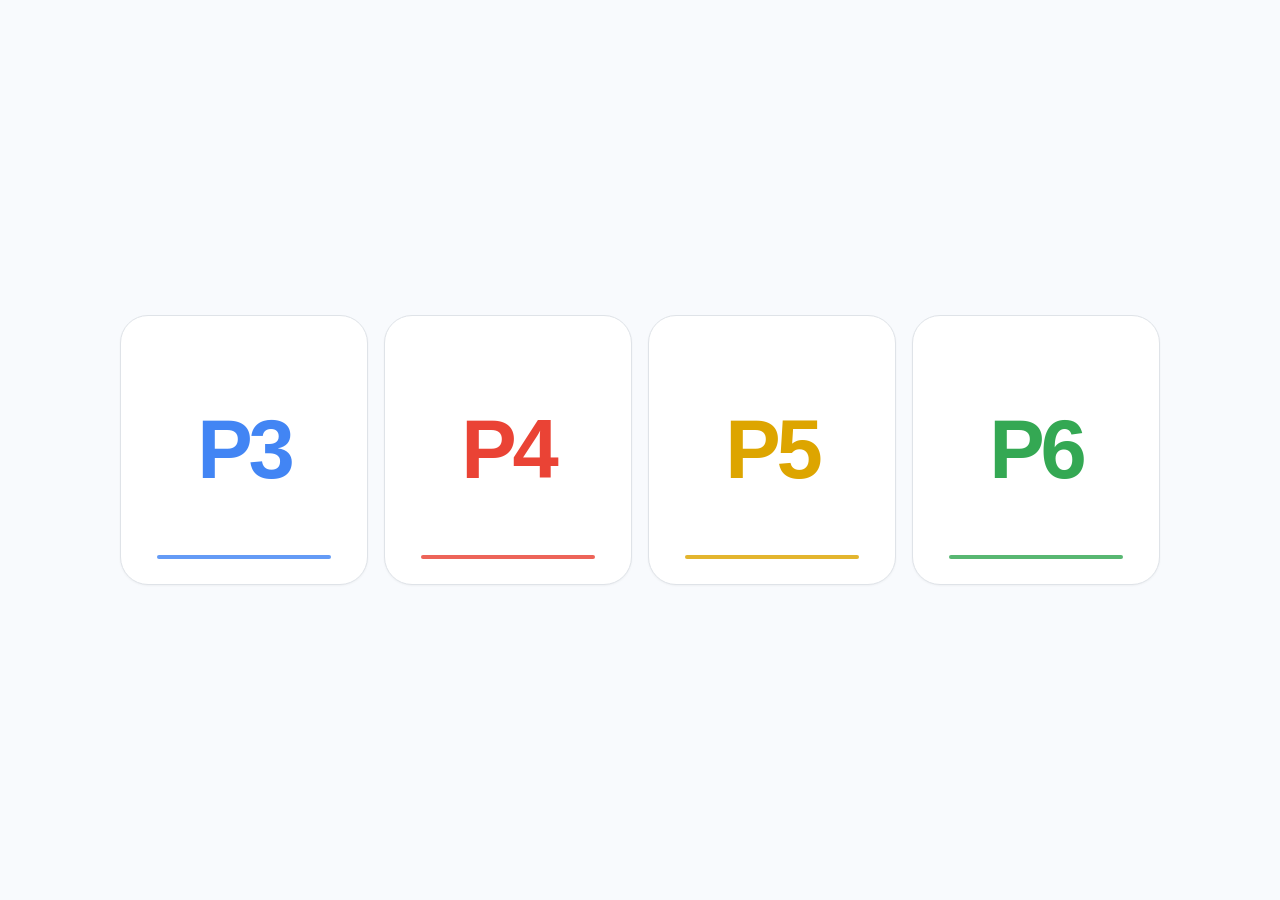
==== commit 28fb3022: "Add files via upload" ====
--- a/p3/index.html
+++ b/p3/index.html
@@ -1,621 +1,65 @@
 <!doctype html>
 <html lang="zh-Hant">
 <head>
-  <base href="../">
-<meta charset="utf-8" />
-<meta name="viewport" content="width=device-width, initial-scale=1, maximum-scale=1, minimum-scale=1, viewport-fit=cover, user-scalable=no" />
-<meta name="theme-color" content="#5b3df5" />
-<meta name="apple-mobile-web-app-capable" content="yes" />
-<meta name="apple-mobile-web-app-status-bar-style" content="black-translucent" />
-<title>幸運抽題樂園</title>
-<style>
-:root{
-  --ink:#261454;--white:#fff;--yellow:#ffd84d;--pink:#ff6fae;--cyan:#45d7ff;--green:#7be35e;--purple:#6b4cff;
-  --shadow:0 24px 70px rgba(54,24,128,.28);
-  font-family:ui-rounded,"SF Pro Rounded","PingFang TC","Noto Sans TC",system-ui,-apple-system,sans-serif;
-}
-*{box-sizing:border-box}html,body{width:100%;height:100%;margin:0;overflow:hidden;overscroll-behavior:none}body{background:#6b4cff;color:#fff;-webkit-tap-highlight-color:transparent;touch-action:manipulation;overscroll-behavior:none;-webkit-user-select:none;user-select:none;-webkit-overflow-scrolling:auto}button{font:inherit}
-.app{position:relative;width:100%;height:100%;min-height:100dvh;overflow:hidden;background:
-radial-gradient(circle at 50% -5%,rgba(255,255,255,.92),transparent 21%),
-radial-gradient(circle at 12% 22%,rgba(255,255,255,.18),transparent 25%),
-radial-gradient(circle at 90% 18%,rgba(255,255,255,.2),transparent 24%),
-linear-gradient(180deg,#72e1ff 0%,#75caff 26%,#807dff 65%,#724cff 100%)}
-.decor{position:absolute;inset:0;pointer-events:none;overflow:hidden}.spark{position:absolute;opacity:.75;animation:twinkle 2.8s ease-in-out infinite}.spark:nth-child(1){left:7%;top:15%;font-size:22px}.spark:nth-child(2){right:9%;top:18%;font-size:28px;animation-delay:.7s}.spark:nth-child(3){left:17%;bottom:24%;font-size:18px;animation-delay:1.2s}.spark:nth-child(4){right:18%;bottom:28%;font-size:22px;animation-delay:1.8s}.spark:nth-child(5){left:47%;top:12%;font-size:18px;animation-delay:.4s}@keyframes twinkle{50%{transform:scale(1.35) rotate(12deg);opacity:1}}
-.cloud{position:absolute;width:160px;height:56px;border-radius:999px;background:rgba(255,255,255,.15);filter:blur(.2px)}.cloud:before,.cloud:after{content:"";position:absolute;border-radius:50%;background:inherit}.cloud:before{width:72px;height:72px;left:26px;top:-25px}.cloud:after{width:88px;height:88px;right:20px;top:-36px}.c1{left:-30px;top:31%;transform:scale(.8)}.c2{right:-45px;top:37%;transform:scale(1.05)}
-.topbar{position:absolute;z-index:20;top:max(18px,env(safe-area-inset-top));left:max(20px,env(safe-area-inset-left));right:max(20px,env(safe-area-inset-right));display:flex;align-items:center;justify-content:space-between}.brand{display:flex;align-items:center;gap:12px}.brand-icon{width:58px;height:58px;border-radius:19px;display:grid;place-items:center;background:linear-gradient(#fff,#fff2ca);font-size:32px;box-shadow:var(--shadow);transform:rotate(-7deg)}.brand strong{display:block;font-size:25px;line-height:1}.brand span{display:block;font-size:13px;font-weight:800;margin-top:5px;opacity:.95}.toolbar{display:flex;gap:10px}.icon-btn{height:54px;min-width:54px;border:0;border-radius:18px;padding:0 14px;background:linear-gradient(#fff,rgba(255,255,255,.82));color:#5336bd;font-size:22px;font-weight:950;box-shadow:var(--shadow);cursor:pointer}.icon-btn:active{transform:scale(.96)}
-.stage{position:absolute;inset:0;display:flex;flex-direction:column;align-items:center;justify-content:center;padding:94px 24px 112px}.hero{text-align:center;margin-bottom:12px}.tag{display:inline-flex;align-items:center;gap:8px;padding:8px 16px;border-radius:999px;background:rgba(255,255,255,.22);border:2px solid rgba(255,255,255,.28);font-size:13px;font-weight:950}.hero h1{margin:12px 0 4px;font-size:clamp(38px,5vw,66px);line-height:.95;letter-spacing:-.04em;text-shadow:0 7px 0 rgba(63,34,159,.14),0 14px 34px rgba(53,25,132,.22)}.hero p{margin:0;font-size:clamp(16px,2vw,21px);font-weight:900}
-.arcade{position:relative;width:min(980px,95vw);height:min(520px,56vh);min-height:420px;border-radius:42px;padding:22px;background:linear-gradient(180deg,rgba(255,255,255,.32),rgba(255,255,255,.14)),linear-gradient(180deg,#8e7dff,#6448ed);border:4px solid rgba(255,255,255,.48);box-shadow:0 30px 90px rgba(47,20,117,.33),inset 0 2px rgba(255,255,255,.6);overflow:hidden}.arcade:before{content:"";position:absolute;inset:14px;border:3px dashed rgba(255,255,255,.2);border-radius:30px;pointer-events:none}.arcade-top{position:relative;z-index:2;display:flex;align-items:center;justify-content:space-between;padding:4px 10px 10px}.scene-badge,.status-badge{padding:10px 16px;border-radius:999px;background:rgba(255,255,255,.92);color:#5737c5;font-weight:1000;box-shadow:0 10px 24px rgba(42,18,103,.18)}.scene-badge{font-size:18px}.status-badge{font-size:16px}
-.scene-shell{position:relative;z-index:2;height:340px;border-radius:34px;overflow:hidden;background:linear-gradient(180deg,rgba(255,255,255,.22),rgba(255,255,255,.09));border:3px solid rgba(255,255,255,.28);box-shadow:inset 0 2px rgba(255,255,255,.25),0 14px 28px rgba(35,14,90,.17)}.scene{position:absolute;inset:0;display:flex;align-items:center;justify-content:center;overflow:hidden}.scene .floor{position:absolute;left:8%;right:8%;bottom:18px;height:18px;border-radius:50%;background:rgba(47,24,118,.14);filter:blur(4px)}
-.controls{position:relative;z-index:3;margin-top:14px;display:flex;align-items:center;justify-content:center;gap:12px}.main-btn{min-width:244px;height:70px;border:0;border-radius:26px;background:linear-gradient(#ffe97e,#ffc235);color:#4c2900;font-size:26px;font-weight:1000;box-shadow:0 16px 32px rgba(255,183,45,.27),inset 0 3px rgba(255,255,255,.68);cursor:pointer}.main-btn:active{transform:translateY(2px) scale(.985)}.main-btn:disabled{opacity:.75}.secondary{height:58px;min-width:76px;border:0;border-radius:21px;background:linear-gradient(#fff,rgba(255,255,255,.83));color:#5539c8;font-weight:950;font-size:18px;padding:0 18px;box-shadow:0 13px 26px rgba(43,18,104,.16);cursor:pointer}
-.modebar{position:absolute;z-index:15;left:50%;bottom:max(16px,env(safe-area-inset-bottom));transform:translateX(-50%);display:flex;align-items:center;justify-content:center;gap:16px;width:min(920px,calc(100vw - 28px));padding:12px 16px;border-radius:24px;background:rgba(83,54,206,.34);border:2px solid rgba(255,255,255,.22);backdrop-filter:blur(16px);font-weight:900}.toggle{display:flex;align-items:center;gap:9px;cursor:pointer}.toggle input{display:none}.switch{width:46px;height:28px;padding:4px;border-radius:999px;background:rgba(255,255,255,.33);box-shadow:inset 0 1px 5px rgba(0,0,0,.14)}.switch:after{content:"";display:block;width:20px;height:20px;border-radius:50%;background:#fff;transition:.23s}.toggle input:checked+.switch{background:#8ae46a}.toggle input:checked+.switch:after{transform:translateX(18px)}.history{max-width:360px;overflow:hidden;text-overflow:ellipsis;white-space:nowrap}
+<base href="../">
+<meta charset="utf-8">
+<meta name="viewport" content="width=device-width,initial-scale=1,maximum-scale=1,minimum-scale=1,viewport-fit=cover,user-scalable=no">
+<meta name="theme-color" content="#f8fafd">
+<link rel="manifest" href="manifest.webmanifest">
+<link rel="apple-touch-icon" href="icons/icon-180.png">
+<meta name="apple-mobile-web-app-capable" content="yes">
+<meta name="apple-mobile-web-app-status-bar-style" content="default">
+<title>Lucky Draw</title>
+<link rel="stylesheet" href="app.css">
+</head>
+<body data-state="PACK_SELECT">
+<main class="app" id="app">
+  <header class="top-actions" id="topActions">
+    <button class="pack-chip" id="packBtn" aria-label="更換題組">P3</button>
+    <button class="icon-btn" id="soundBtn" aria-label="關閉音效"></button>
+  </header>
 
-/* Question pack picker */
-.pack-picker{position:fixed;inset:0;z-index:100;display:flex;align-items:center;justify-content:center;padding:max(22px,env(safe-area-inset-top)) max(22px,env(safe-area-inset-right)) max(22px,env(safe-area-inset-bottom)) max(22px,env(safe-area-inset-left));background:linear-gradient(180deg,rgba(65,194,255,.82),rgba(84,55,205,.88));backdrop-filter:blur(18px);-webkit-backdrop-filter:blur(18px);opacity:0;visibility:hidden;pointer-events:none;transition:.25s ease}.pack-picker.show{opacity:1;visibility:visible;pointer-events:auto}.pack-panel{position:relative;width:min(960px,94vw);padding:clamp(24px,4vw,42px);border-radius:38px;background:linear-gradient(180deg,rgba(255,255,255,.96),rgba(246,241,255,.94));border:4px solid rgba(255,255,255,.75);box-shadow:0 34px 100px rgba(38,15,98,.38);color:#3d279a;text-align:center}.pack-kicker{display:inline-flex;align-items:center;gap:8px;padding:8px 15px;border-radius:999px;background:#efe9ff;color:#6946da;font-size:14px;font-weight:1000}.pack-panel h2{margin:14px 0 6px;font-size:clamp(34px,5vw,58px);line-height:1;letter-spacing:-.04em}.pack-panel p{margin:0 0 24px;color:#6f61a7;font-size:clamp(15px,2vw,20px);font-weight:900}.pack-grid{display:grid;grid-template-columns:repeat(4,1fr);gap:15px}.pack-option{position:relative;min-height:190px;border:0;border-radius:30px;padding:18px 12px;cursor:pointer;color:#fff;display:flex;flex-direction:column;align-items:center;justify-content:center;gap:9px;box-shadow:0 18px 34px rgba(43,21,112,.18),inset 0 3px rgba(255,255,255,.35);transition:transform .16s ease,filter .16s ease}.pack-option:active{transform:scale(.97)}.pack-option:nth-child(1){background:linear-gradient(150deg,#ff6f99,#ff9b63)}.pack-option:nth-child(2){background:linear-gradient(150deg,#27c7f4,#5978ff)}.pack-option:nth-child(3){background:linear-gradient(150deg,#7bd950,#20b99b)}.pack-option:nth-child(4){background:linear-gradient(150deg,#a564ff,#7041e8)}.pack-option .pack-icon{font-size:42px;filter:drop-shadow(0 7px 12px rgba(0,0,0,.14))}.pack-option strong{font-size:clamp(38px,5vw,58px);line-height:1}.pack-option span{font-size:15px;font-weight:950;opacity:.96}.pack-dots{display:flex;gap:6px;margin-top:2px}.pack-dots i{width:9px;height:9px;border-radius:50%;background:rgba(255,255,255,.9);box-shadow:0 2px 5px rgba(0,0,0,.12)}.pack-cancel{margin-top:18px;height:48px;padding:0 20px;border:0;border-radius:17px;background:#ede7ff;color:#5e42ca;font-weight:1000;font-size:16px;cursor:pointer}.pack-cancel[hidden]{display:none}.pack-chip{height:34px;border:1px solid rgba(255,255,255,.26);border-radius:999px;padding:0 12px;background:rgba(255,255,255,.9);color:#5639c8;font-weight:1000;font-size:13px;cursor:pointer;white-space:nowrap}.pack-chip:disabled{opacity:.65}.pack-now{color:#fff7a8;font-weight:1000}.modebar{flex-wrap:nowrap}
-@media(max-width:760px){.pack-grid{grid-template-columns:repeat(2,1fr)}.pack-option{min-height:150px}.pack-panel{padding:22px 18px;border-radius:30px}.pack-option strong{font-size:42px}.pack-option .pack-icon{font-size:34px}}
-@media(orientation:landscape) and (max-height:760px){.pack-panel{padding:18px 24px}.pack-panel h2{font-size:38px;margin:8px 0 4px}.pack-panel p{margin-bottom:14px;font-size:15px}.pack-option{min-height:128px;border-radius:24px;padding:10px}.pack-option .pack-icon{font-size:30px}.pack-option strong{font-size:38px}.pack-option span{font-size:13px}.pack-cancel{margin-top:10px;height:42px}}
+  <section class="home" id="homeScreen">
+    <button class="draw-orb" id="drawBtn" aria-label="抽題">
+      <span class="draw-orb__label">抽題</span>
+    </button>
+  </section>
 
-/* shared scene elements */
-.label-ball{width:76px;height:76px;border-radius:50%;display:grid;place-items:center;color:#fff;font-weight:1000;font-size:28px;box-shadow:0 10px 22px rgba(35,17,88,.2),inset 0 2px rgba(255,255,255,.35)}.q1{background:linear-gradient(#ff879e,#ff4c70)}.q2{background:linear-gradient(#54dbff,#12aaff)}.q3{background:linear-gradient(#8ce96d,#35bb45)}
-/* 1 CARDS */
-.cards-scene{gap:22px}.big-card{width:150px;height:205px;border-radius:28px;background:linear-gradient(#fff,#fff4c8);border:4px solid rgba(255,255,255,.55);box-shadow:0 20px 36px rgba(39,19,96,.23);display:flex;align-items:center;justify-content:center;flex-direction:column;gap:12px}.big-card:nth-child(1){transform:rotate(-10deg) translateY(12px)}.big-card:nth-child(2){transform:translateY(-8px)}.big-card:nth-child(3){transform:rotate(10deg) translateY(12px)}.run .big-card{animation:cardShuffle .32s ease-in-out infinite}.run .big-card:nth-child(2){animation-delay:.08s}.run .big-card:nth-child(3){animation-delay:.16s}@keyframes cardShuffle{50%{transform:translateY(-28px) rotate(6deg) scale(1.08)}}
-/* 2 WHEEL */
-.wheel-wrap{position:relative;width:290px;height:290px;filter:drop-shadow(0 18px 28px rgba(41,18,100,.22))}.wheel{position:absolute;inset:12px;border-radius:50%;background:conic-gradient(from 0deg,#ff638c 0 120deg,#35caff 120deg 240deg,#69d84f 240deg 360deg);border:11px solid #fff0a0;box-shadow:inset 0 0 0 7px rgba(255,255,255,.42),0 0 0 5px rgba(92,56,201,.22);transform:rotate(0deg);will-change:transform}.wheel:before{content:"";position:absolute;inset:48%;border-radius:50%;background:#fff5a5;box-shadow:0 0 0 8px #694bd4,0 6px 14px rgba(44,18,106,.25);z-index:3}.wheel-label{position:absolute;left:50%;top:50%;width:70px;height:46px;margin:-23px 0 0 -35px;border-radius:16px;display:grid;place-items:center;color:#fff;font-size:25px;font-weight:1000;text-shadow:0 3px 8px rgba(0,0,0,.2);background:rgba(255,255,255,.14);border:2px solid rgba(255,255,255,.5);box-shadow:0 7px 16px rgba(35,15,88,.14)}.wheel-label.wq1{transform:rotate(60deg) translateY(-86px) rotate(-60deg)}.wheel-label.wq2{transform:rotate(180deg) translateY(-86px) rotate(-180deg)}.wheel-label.wq3{transform:rotate(300deg) translateY(-86px) rotate(-300deg)}.wheel-pointer{position:absolute;left:50%;top:-2px;transform:translateX(-50%);width:52px;height:58px;background:linear-gradient(#fff8b2,#ffc83d);clip-path:polygon(0 0,100% 0,50% 100%);filter:drop-shadow(0 7px 7px rgba(56,25,115,.3));z-index:5}.wheel-pointer:before{content:"";position:absolute;left:17px;top:9px;width:18px;height:18px;border-radius:50%;background:#fff}.run .wheel-wrap:not(.targeted) .wheel{animation:spinWheel .42s linear infinite}@keyframes spinWheel{to{transform:rotate(360deg)}}
-/* 3 GACHA */
-.gacha{position:relative;width:270px;height:270px}.gacha-top{position:absolute;left:42px;top:4px;width:186px;height:150px;border-radius:95px 95px 52px 52px;background:rgba(255,255,255,.72);border:8px solid #ffe477;overflow:hidden;box-shadow:0 14px 28px rgba(44,20,103,.2)}.capsule{position:absolute;width:54px;height:34px;border-radius:999px;border:3px solid rgba(255,255,255,.65);box-shadow:0 6px 10px rgba(40,20,86,.14)}.cap1{left:20px;top:68px;background:#ff78a4;transform:rotate(18deg)}.cap2{left:72px;top:35px;background:#58d8ff;transform:rotate(-12deg)}.cap3{left:112px;top:83px;background:#7be45f;transform:rotate(10deg)}.gacha-base{position:absolute;left:28px;right:28px;bottom:4px;height:135px;border-radius:34px;background:linear-gradient(#ff9dc2,#ff6d9f);border:7px solid #fff1a3;box-shadow:0 16px 28px rgba(42,18,100,.22)}.gacha-window{position:absolute;left:50%;top:30px;transform:translateX(-50%);width:72px;height:72px;border-radius:50%;background:#fff;border:6px solid #6a4fff;display:grid;place-items:center;font-size:30px}.gacha-slot{position:absolute;left:50%;bottom:12px;transform:translateX(-50%);width:90px;height:26px;border-radius:999px;background:#4a2da4}.run .capsule{animation:gachaBounce .25s ease-in-out infinite}.run .cap2{animation-delay:.08s}.run .cap3{animation-delay:.16s}.run .gacha-window{animation:gachaKnob .35s linear infinite}@keyframes gachaBounce{50%{transform:translateY(-18px) rotate(28deg)}}@keyframes gachaKnob{to{transform:translateX(-50%) rotate(360deg)}}
-/* 4 TREASURE */
-.chest{position:relative;width:280px;height:190px;margin-top:35px}.chest-lid{position:absolute;left:10px;right:10px;top:0;height:88px;border-radius:45px 45px 18px 18px;background:linear-gradient(#ffbc45,#f18a20);border:8px solid #ffd95b;transform-origin:50% 100%;box-shadow:0 8px 18px rgba(91,45,0,.2)}.chest-body{position:absolute;left:0;right:0;bottom:0;height:120px;border-radius:18px 18px 34px 34px;background:linear-gradient(#d96926,#a84420);border:8px solid #ffd95b;box-shadow:0 18px 30px rgba(47,20,105,.2)}.lock{position:absolute;left:50%;top:76px;transform:translateX(-50%);width:58px;height:64px;border-radius:12px;background:#ffe26a;border:6px solid #f7b62b;z-index:3}.treasure-glow{position:absolute;left:50%;top:38px;transform:translateX(-50%);width:200px;height:120px;background:radial-gradient(circle,#fff8a8 0,rgba(255,232,90,.7) 30%,transparent 70%);opacity:0}.run .chest-lid{animation:openLid .65s ease-in-out infinite}.run .treasure-glow{animation:glowPulse .65s ease-in-out infinite}@keyframes openLid{50%{transform:rotateX(-70deg) translateY(-14px)}}@keyframes glowPulse{50%{opacity:1;transform:translateX(-50%) scale(1.25)}}
-/* 5 SLOT */
-.slot-machine{width:360px;height:230px;border-radius:34px;background:linear-gradient(#ff7fc0,#d84bf0);border:8px solid #fff0a4;box-shadow:0 18px 34px rgba(47,20,112,.24);padding:34px 26px;display:flex;gap:12px}.reel{flex:1;border-radius:18px;background:#fff;display:grid;place-items:center;color:#5736c3;font-size:36px;font-weight:1000;box-shadow:inset 0 0 0 5px rgba(109,75,255,.12)}.run .reel{animation:reelJump .2s ease-in-out infinite}.run .reel:nth-child(2){animation-delay:.06s}.run .reel:nth-child(3){animation-delay:.12s}@keyframes reelJump{50%{transform:translateY(16px);filter:blur(1px)}}
-/* 6 ROCKET */
-.rocket-scene{flex-direction:column}.rocket{position:relative;width:110px;height:190px;border-radius:58px 58px 28px 28px;background:linear-gradient(#fff,#dff4ff);border:7px solid #5e49d8;box-shadow:0 16px 30px rgba(40,18,100,.22)}.rocket:before{content:"";position:absolute;left:50%;top:54px;transform:translateX(-50%);width:50px;height:50px;border-radius:50%;background:#54d7ff;border:6px solid #6c4be5}.rocket:after{content:"";position:absolute;left:18px;right:18px;bottom:-52px;height:70px;background:linear-gradient(#ffe96f,#ff8d3d,#ff4f7c);clip-path:polygon(20% 0,40% 100%,50% 48%,62% 100%,80% 0);filter:drop-shadow(0 8px 12px rgba(255,112,50,.25))}.rocket-q{position:absolute;left:50%;bottom:24px;transform:translateX(-50%);font-size:22px;font-weight:1000;color:#5b3acb}.run .rocket{animation:rocketFly .48s ease-in-out infinite}@keyframes rocketFly{50%{transform:translateY(-54px) rotate(3deg)}}
-/* 7 PORTAL */
-.portal{position:relative;width:270px;height:270px;border-radius:50%;border:16px solid rgba(255,255,255,.75);box-shadow:0 0 0 12px rgba(95,64,245,.35),0 0 48px rgba(69,215,255,.55);background:radial-gradient(circle,#231059 0 28%,#4921a9 36%,#5ce1ff 58%,#fff 70%,transparent 72%)}.portal:before,.portal:after{content:"";position:absolute;border-radius:50%;inset:28px;border:6px dashed rgba(255,255,255,.78)}.portal:after{inset:54px;border-style:solid;border-color:rgba(255,234,100,.8)}.run .portal{animation:portalSpin 1s linear infinite}.run .portal:before{animation:portalSpin .6s linear reverse infinite}.run .portal:after{animation:portalSpin .42s linear infinite}@keyframes portalSpin{to{transform:rotate(360deg)}}
-/* 8 BALLOONS */
-.balloon-wrap{position:relative;width:500px;height:280px}.balloon{position:absolute;width:110px;height:140px;border-radius:55% 55% 50% 50%;display:grid;place-items:center;color:#fff;font-size:28px;font-weight:1000;box-shadow:0 15px 28px rgba(43,19,104,.2)}.balloon:after{content:"";position:absolute;width:3px;height:100px;background:rgba(255,255,255,.7);top:132px}.bl1{left:40px;top:70px;background:linear-gradient(#ff8cab,#ff4f79)}.bl2{left:195px;top:28px;background:linear-gradient(#62e1ff,#1db2ff)}.bl3{right:40px;top:70px;background:linear-gradient(#9aee75,#45bf45)}.run .balloon{animation:balloonDance .55s ease-in-out infinite}.run .bl2{animation-delay:.12s}.run .bl3{animation-delay:.24s}@keyframes balloonDance{50%{transform:translateY(-38px) rotate(6deg)}}
-/* 9 GIFTS */
-.gifts{display:flex;gap:28px;align-items:flex-end}.gift{position:relative;width:130px;height:130px;border-radius:18px;background:#ff759f;border:6px solid #fff0a0;box-shadow:0 16px 28px rgba(44,19,104,.2)}.gift:nth-child(2){background:#45ccff;transform:scale(1.08)}.gift:nth-child(3){background:#74da54}.gift:before{content:"";position:absolute;left:50%;top:-26px;transform:translateX(-50%);width:78px;height:42px;border-radius:50% 50% 20% 20%;border:12px solid #ffe274}.gift:after{content:"";position:absolute;left:50%;top:0;bottom:0;width:18px;transform:translateX(-50%);background:#ffe274}.gift span{position:absolute;inset:0;display:grid;place-items:center;color:#fff;font-size:26px;font-weight:1000;z-index:2}.run .gift{animation:giftPop .38s ease-in-out infinite}.run .gift:nth-child(2){animation-delay:.08s}.run .gift:nth-child(3){animation-delay:.16s}@keyframes giftPop{50%{transform:translateY(-28px) rotate(-5deg) scale(1.07)}}
-/* 10 DICE */
-.dice-wrap{display:flex;gap:32px}.die{width:145px;height:145px;border-radius:30px;background:linear-gradient(#fff,#eef7ff);border:7px solid #ffde67;box-shadow:0 18px 30px rgba(44,19,104,.2);display:grid;place-items:center;color:#5a3ac7;font-size:34px;font-weight:1000}.run .die{animation:diceRoll .42s ease-in-out infinite}.run .die:nth-child(2){animation-delay:.12s}.run .die:nth-child(3){animation-delay:.24s}@keyframes diceRoll{50%{transform:translateY(-30px) rotate(18deg) scale(1.08)}}
-/* 11 PLANETS */
-.orbit-system{position:relative;width:330px;height:260px}.sun{position:absolute;left:50%;top:50%;transform:translate(-50%,-50%);width:92px;height:92px;border-radius:50%;background:radial-gradient(circle at 35% 30%,#fff8b0,#ffd64a 55%,#ff9b38);box-shadow:0 0 38px rgba(255,217,82,.7)}.orbit-line{position:absolute;left:50%;top:50%;transform:translate(-50%,-50%);border:3px solid rgba(255,255,255,.4);border-radius:50%}.ol1{width:180px;height:120px}.ol2{width:270px;height:190px}.planet{position:absolute;width:72px;height:72px;border-radius:50%;display:grid;place-items:center;color:#fff;font-weight:1000;font-size:21px;box-shadow:0 12px 22px rgba(37,17,90,.18)}.p1{left:18px;top:95px;background:#ff6589}.p2{right:22px;top:34px;background:#35c8ff}.p3{right:62px;bottom:6px;background:#67d94c}.run .orbit-system{animation:systemSpin 1.4s linear infinite}.run .sun{animation:sunPulse .45s ease-in-out infinite}@keyframes systemSpin{to{transform:rotate(360deg)}}@keyframes sunPulse{50%{filter:brightness(1.22);transform:translate(-50%,-50%) scale(1.1)}}
-/* 12 MAGIC HATS */
-.hats{display:flex;gap:24px;align-items:flex-end}.hat{position:relative;width:150px;height:120px;border-radius:22px 22px 42px 42px;background:linear-gradient(#5e3acb,#32177a);border:7px solid #ffdc67;box-shadow:0 16px 28px rgba(38,16,94,.24)}.hat:before{content:"";position:absolute;left:-18px;right:-18px;bottom:-18px;height:34px;border-radius:50%;background:#ffdc67}.hat:after{content:"✦";position:absolute;left:50%;top:18px;transform:translateX(-50%);font-size:40px;color:#fff1a6}.run .hat{animation:hatBounce .45s ease-in-out infinite}.run .hat:nth-child(2){animation-delay:.09s}.run .hat:nth-child(3){animation-delay:.18s}@keyframes hatBounce{50%{transform:translateY(-34px) rotate(7deg)}}
-/* 13 CUPS */
-.cups{display:flex;gap:34px}.cup{position:relative;width:130px;height:150px;background:linear-gradient(#fff,#dff7ff);clip-path:polygon(15% 0,85% 0,72% 100%,28% 100%);display:grid;place-items:center;color:#5b3ac7;font-weight:1000;font-size:26px;filter:drop-shadow(0 18px 20px rgba(38,16,94,.2))}.run .cup:nth-child(1){animation:cupA .38s ease-in-out infinite}.run .cup:nth-child(2){animation:cupB .38s .08s ease-in-out infinite}.run .cup:nth-child(3){animation:cupC .38s .16s ease-in-out infinite}@keyframes cupA{50%{transform:translateX(110px) translateY(-14px)}}@keyframes cupB{50%{transform:translateX(-105px) translateY(10px)}}@keyframes cupC{50%{transform:translateX(-35px) translateY(-18px)}}
-/* 14 UFO */
-.ufo{position:relative;width:330px;height:190px}.ufo-dome{position:absolute;left:50%;top:6px;transform:translateX(-50%);width:150px;height:90px;border-radius:90px 90px 20px 20px;background:rgba(204,246,255,.8);border:7px solid #fff;box-shadow:0 0 25px rgba(88,220,255,.5)}.ufo-body{position:absolute;left:28px;right:28px;top:74px;height:80px;border-radius:50%;background:linear-gradient(#b08cff,#6541db);border:8px solid #ffe36a;box-shadow:0 16px 28px rgba(40,16,100,.22)}.ufo-light{position:absolute;left:50%;top:132px;transform:translateX(-50%);width:210px;height:110px;background:linear-gradient(rgba(255,245,129,.55),transparent);clip-path:polygon(35% 0,65% 0,100% 100%,0 100%);opacity:.5}.run .ufo{animation:ufoFloat .46s ease-in-out infinite}.run .ufo-light{animation:beamPulse .3s ease-in-out infinite}@keyframes ufoFloat{50%{transform:translateY(-28px) rotate(3deg)}}@keyframes beamPulse{50%{opacity:1;transform:translateX(-50%) scaleX(1.12)}}
-/* 15 CLAW MACHINE */
-.claw-machine{position:relative;width:350px;height:270px;border-radius:34px;background:linear-gradient(#54d8ff,#6b53e9);border:8px solid #fff0a0;box-shadow:0 18px 32px rgba(40,18,100,.24);overflow:hidden}.claw-glass{position:absolute;left:22px;right:22px;top:20px;height:172px;border-radius:22px;background:linear-gradient(rgba(255,255,255,.65),rgba(218,248,255,.28));border:5px solid rgba(255,255,255,.72);overflow:hidden}.claw-rail{position:absolute;left:25px;right:25px;top:18px;height:8px;border-radius:999px;background:#5b3fc9}.claw-arm{position:absolute;left:50%;top:20px;transform:translateX(-50%);width:8px;height:78px;background:#5b3fc9}.claw-arm:after{content:"✦";position:absolute;left:50%;bottom:-26px;transform:translateX(-50%);font-size:38px;color:#ffca45}.claw-ball{position:absolute;bottom:14px;width:70px;height:70px;border-radius:50%;display:grid;place-items:center;color:#fff;font-size:21px;font-weight:1000;border:4px solid rgba(255,255,255,.65);box-shadow:0 8px 15px rgba(37,16,90,.18)}.cb1{left:28px;background:#ff638a}.cb2{left:112px;background:#2fc8ff}.cb3{right:28px;background:#61d44a}.claw-base{position:absolute;left:26px;right:26px;bottom:14px;height:54px;border-radius:18px;background:#ff78ae;border:5px solid #fff0a0}.run .claw-arm{animation:clawMove .8s ease-in-out infinite}.run .claw-ball{animation:clawBall .4s ease-in-out infinite}.run .cb2{animation-delay:.1s}.run .cb3{animation-delay:.2s}@keyframes clawMove{0%,100%{left:24%;height:64px}50%{left:76%;height:112px}}@keyframes clawBall{50%{transform:translateY(-16px) rotate(8deg)}}
-/* 16 PLINKO */
-.plinko{position:relative;width:360px;height:280px;border-radius:30px;background:linear-gradient(#7a64ee,#5436bb);border:7px solid #ffe16c;box-shadow:0 18px 32px rgba(41,18,100,.23);overflow:hidden}.plinko:before{content:"";position:absolute;inset:24px 34px 72px;background:radial-gradient(circle,#fff 0 4px,transparent 5px);background-size:42px 38px;background-position:0 0,21px 19px;opacity:.8}.puck{position:absolute;left:50%;top:20px;width:34px;height:34px;margin-left:-17px;border-radius:50%;background:#ffed69;border:4px solid #fff;box-shadow:0 5px 12px rgba(0,0,0,.18);z-index:2}.plinko-slots{position:absolute;left:18px;right:18px;bottom:14px;display:flex;gap:8px}.plinko-slot{flex:1;height:52px;border-radius:14px;display:grid;place-items:center;color:#fff;font-weight:1000;font-size:20px;border:3px solid rgba(255,255,255,.5)}.ps1{background:#ff638a}.ps2{background:#2fc8ff}.ps3{background:#61d44a}.run .puck{animation:plinkoDrop .9s cubic-bezier(.3,.1,.7,1) infinite}@keyframes plinkoDrop{0%{transform:translate(0,0)}20%{transform:translate(-72px,48px)}40%{transform:translate(58px,92px)}60%{transform:translate(-35px,138px)}80%{transform:translate(68px,178px)}100%{transform:translate(0,210px)}}
-/* 17 RACE */
-.race{position:relative;width:500px;height:230px}.track{position:absolute;left:12px;right:12px;top:24px;bottom:24px;border-radius:100px;background:linear-gradient(#5041a5,#3b2d85);border:8px solid #fff1a1;box-shadow:inset 0 0 0 14px rgba(255,255,255,.12),0 18px 28px rgba(38,16,90,.18)}.track:before{content:"";position:absolute;left:28px;right:28px;top:50%;border-top:4px dashed rgba(255,255,255,.5)}.racer{position:absolute;left:44px;width:92px;height:56px;border-radius:28px;display:grid;place-items:center;color:#fff;font-weight:1000;font-size:22px;border:4px solid rgba(255,255,255,.68);box-shadow:0 8px 14px rgba(0,0,0,.16);z-index:2}.r1{top:40px;background:#ff638a}.r2{top:91px;background:#2fc8ff}.r3{top:142px;background:#61d44a}.finish{position:absolute;right:42px;top:36px;bottom:36px;width:22px;background:repeating-conic-gradient(#fff 0 25%,#342375 0 50%) 0/20px 20px;z-index:1}.run .r1{animation:raceGo .72s ease-in-out infinite}.run .r2{animation:raceGo .64s .08s ease-in-out infinite}.run .r3{animation:raceGo .82s .14s ease-in-out infinite}@keyframes raceGo{50%{transform:translateX(320px) scale(1.06)}}
-/* 18 MAGIC BOOK */
-.magic-book{position:relative;width:360px;height:240px;perspective:700px}.book{position:absolute;inset:34px 18px 18px;display:flex;filter:drop-shadow(0 18px 24px rgba(42,18,101,.24));transform-style:preserve-3d}.page{flex:1;background:linear-gradient(#fffdf0,#ffeeb0);border:6px solid #7c4ed2;color:#5b38bd;display:grid;place-items:center;font-size:34px;font-weight:1000}.page.left{border-radius:28px 8px 8px 28px;transform-origin:right center}.page.right{border-radius:8px 28px 28px 8px;transform-origin:left center}.book-star{position:absolute;left:50%;top:4px;transform:translateX(-50%);font-size:54px;text-shadow:0 0 18px #fff38a}.run .page.left{animation:pageFlipL .58s ease-in-out infinite}.run .page.right{animation:pageFlipR .58s .12s ease-in-out infinite}.run .book-star{animation:bookStar .4s ease-in-out infinite}@keyframes pageFlipL{50%{transform:rotateY(-58deg)}}@keyframes pageFlipR{50%{transform:rotateY(58deg)}}@keyframes bookStar{50%{transform:translateX(-50%) scale(1.25) rotate(20deg)}}
-/* 19 VOLCANO */
-.volcano-wrap{position:relative;width:370px;height:260px}.volcano{position:absolute;left:50%;bottom:14px;transform:translateX(-50%);width:280px;height:190px;background:linear-gradient(#8b4d55,#552d63);clip-path:polygon(50% 0,100% 100%,0 100%);filter:drop-shadow(0 18px 22px rgba(42,17,90,.22))}.lava{position:absolute;left:50%;top:14px;transform:translateX(-50%);width:86px;height:96px;background:linear-gradient(#fff36e,#ff9e36,#ff4f67);clip-path:polygon(45% 100%,0 22%,36% 38%,50% 0,62% 38%,100% 20%,58% 100%);filter:drop-shadow(0 0 18px rgba(255,158,54,.65))}.lava-q{position:absolute;width:66px;height:66px;border-radius:50%;display:grid;place-items:center;color:#fff;font-weight:1000;font-size:20px;border:4px solid #fff;top:46px}.lv1{left:42px;background:#ff638a}.lv2{left:152px;background:#2fc8ff}.lv3{right:42px;background:#61d44a}.run .lava{animation:lavaBurst .42s ease-in-out infinite}.run .lava-q{animation:lavaQ .7s ease-in-out infinite}.run .lv2{animation-delay:.12s}.run .lv3{animation-delay:.24s}@keyframes lavaBurst{50%{transform:translateX(-50%) scaleY(1.35) scaleX(1.1)}}@keyframes lavaQ{50%{transform:translateY(-70px) rotate(18deg) scale(1.08)}}
-/* 20 AQUARIUM */
-.aquarium{position:relative;width:430px;height:250px;border-radius:44px 44px 60px 60px;background:linear-gradient(rgba(135,236,255,.9),rgba(35,143,232,.86));border:9px solid #fff0a0;box-shadow:inset 0 0 32px rgba(255,255,255,.38),0 18px 30px rgba(38,16,94,.22);overflow:hidden}.aquarium:after{content:"";position:absolute;left:0;right:0;bottom:0;height:44px;background:radial-gradient(circle,#ffe0a0 0 4px,transparent 5px);background-size:22px 16px;background-color:#efbf72}.fish{position:absolute;width:110px;height:64px;border-radius:58% 42% 42% 58%;display:grid;place-items:center;color:#fff;font-size:20px;font-weight:1000;border:4px solid rgba(255,255,255,.66);z-index:2}.fish:after{content:"";position:absolute;right:-28px;border-top:22px solid transparent;border-bottom:22px solid transparent;border-left:34px solid currentColor;opacity:.7}.f1{left:30px;top:42px;background:#ff638a;color:#ff638a}.f1 span,.f2 span,.f3 span{color:#fff}.f2{right:42px;top:88px;background:#2fc8ff;color:#2fc8ff}.f3{left:145px;bottom:48px;background:#61d44a;color:#61d44a}.bubble-dot{position:absolute;width:14px;height:14px;border-radius:50%;border:2px solid rgba(255,255,255,.75);animation:aquaBubble 1.4s linear infinite}.bd1{left:90px;bottom:30px}.bd2{left:210px;bottom:18px;animation-delay:.4s}.bd3{right:80px;bottom:24px;animation-delay:.8s}.run .fish{animation:fishSwim .8s ease-in-out infinite}.run .f2{animation-delay:.15s}.run .f3{animation-delay:.3s}@keyframes fishSwim{50%{transform:translateX(62px) translateY(-18px) scale(1.04)}}@keyframes aquaBubble{to{transform:translateY(-190px);opacity:0}}
+  <section class="draw-stage" id="drawStage" aria-hidden="true">
+    <div class="scene" id="scene"></div>
+  </section>
 
-/* overlay count + result */
-.count-overlay{position:absolute;inset:0;z-index:30;display:grid;place-items:center;background:radial-gradient(circle,rgba(255,255,255,.18),transparent 58%);opacity:0;pointer-events:none}.count-overlay.show{opacity:1}.count{width:180px;height:180px;border-radius:50%;display:grid;place-items:center;background:radial-gradient(circle at 35% 30%,rgba(255,255,255,.95),rgba(255,255,255,.3) 34%,rgba(255,255,255,.07) 70%);border:5px solid rgba(255,255,255,.62);font-size:82px;font-weight:1000;text-shadow:0 7px 20px rgba(50,20,120,.35);box-shadow:0 0 0 16px rgba(255,255,255,.08);animation:countPop .72s ease both}@keyframes countPop{0%{transform:scale(.35);opacity:0}60%{transform:scale(1.16);opacity:1}100%{transform:scale(1)}}
-.result{position:fixed;inset:0;z-index:50;display:flex;align-items:center;justify-content:center;padding:max(18px,env(safe-area-inset-top)) max(18px,env(safe-area-inset-right)) max(18px,env(safe-area-inset-bottom)) max(18px,env(safe-area-inset-left));background:rgba(34,13,87,.5);backdrop-filter:blur(12px);opacity:0;visibility:hidden;pointer-events:none;transition:.28s}.result.show{opacity:1;visibility:visible;pointer-events:auto}.result-panel{position:relative;width:min(1120px,96vw);height:min(780px,91vh);border-radius:38px;background:linear-gradient(#fff9e9,#fff);border:5px solid rgba(255,255,255,.55);box-shadow:0 40px 110px rgba(31,12,83,.44);overflow:hidden;transform:scale(.78);transition:.48s cubic-bezier(.18,.9,.24,1.15)}.result.show .result-panel{transform:scale(1)}.result-head{position:absolute;left:0;right:0;top:0;z-index:2;display:flex;align-items:center;justify-content:space-between;padding:16px 18px}.winner{display:flex;align-items:center;gap:10px;padding:12px 18px;border-radius:999px;background:linear-gradient(#fff6a8,#ffd74b);color:#6c3a00;font-weight:1000;font-size:26px;box-shadow:0 12px 26px rgba(255,184,41,.25)}.result-actions{display:flex;gap:9px}.result-actions button{width:52px;height:52px;border:0;border-radius:17px;background:#fff;color:#5537c2;font-size:21px;box-shadow:0 10px 22px rgba(43,18,103,.16)}.result-body{position:absolute;inset:0;padding:86px 22px 106px;display:flex;align-items:center;justify-content:center}.frame{width:100%;height:100%;border-radius:28px;background:#fff;border:4px dashed rgba(104,75,225,.25);overflow:hidden;box-shadow:inset 0 0 0 10px rgba(255,255,255,.8)}.frame img{width:100%;height:100%;object-fit:contain;background:#fff}.result-foot{position:absolute;left:50%;bottom:18px;transform:translateX(-50%);display:flex;gap:12px}.next,.home{height:60px;border:0;border-radius:22px;padding:0 24px;font-size:20px;font-weight:1000;cursor:pointer}.next{background:linear-gradient(#ffdf66,#ffb936);color:#4d2900}.home{background:linear-gradient(#8065ff,#6348e8);color:#fff}
-canvas{position:fixed;inset:0;z-index:60;pointer-events:none}.toast{position:fixed;z-index:80;left:50%;top:90px;transform:translate(-50%,-10px);padding:12px 16px;border-radius:17px;background:rgba(50,26,126,.88);border:2px solid rgba(255,255,255,.18);font-weight:900;opacity:0;transition:.24s}.toast.show{opacity:1;transform:translate(-50%,0)}
-@media(max-width:900px){.arcade{height:min(500px,58vh)}.scene-shell{height:320px}.big-card{width:132px;height:185px}.balloon-wrap{transform:scale(.9)}.brand span{display:none}}
-@media(max-width:650px),(max-height:720px){.topbar{top:10px}.brand-icon{width:48px;height:48px;font-size:27px}.brand strong{font-size:20px}.icon-btn{height:48px;min-width:48px;font-size:19px}.stage{padding:76px 12px 96px}.hero{margin-bottom:8px}.tag{font-size:11px;padding:7px 12px}.hero h1{font-size:36px;margin:8px 0 3px}.hero p{font-size:14px}.arcade{height:430px;min-height:0;padding:16px;border-radius:32px}.scene-shell{height:278px}.arcade-top{padding:2px 4px 7px}.scene-badge,.status-badge{font-size:13px;padding:8px 12px}.main-btn{min-width:184px;height:58px;font-size:21px}.secondary{height:52px;font-size:15px;padding:0 14px}.modebar{bottom:8px;font-size:13px;gap:10px;padding:10px 12px}.history{max-width:180px}.big-card{width:100px;height:145px}.wheel-wrap{transform:scale(.78)}.gacha{transform:scale(.8)}.chest{transform:scale(.78)}.slot-machine{transform:scale(.8)}.rocket-scene{transform:scale(.82)}.portal{transform:scale(.75)}.balloon-wrap{transform:scale(.7)}.gifts{transform:scale(.72)}.dice-wrap{transform:scale(.7)}.orbit-system{transform:scale(.78)}.hats{transform:scale(.74)}.cups{transform:scale(.74)}.ufo{transform:scale(.78)}.claw-machine{transform:scale(.76)}.plinko{transform:scale(.74)}.race{transform:scale(.66)}.magic-book{transform:scale(.76)}.volcano-wrap{transform:scale(.76)}.aquarium{transform:scale(.67)}.winner{font-size:20px}.result-body{padding:74px 12px 92px}.next,.home{height:54px;font-size:17px}}
+  <div class="reveal-bridge" id="revealBridge" aria-hidden="true"></div>
+</main>
 
-.scene-canvas{position:absolute;inset:0;width:100%;height:100%;display:block;touch-action:none;image-rendering:auto;scale:1!important;transform:none!important;transform-origin:center!important}
-.scene{isolation:isolate}
-/* iPad stage-first layout: roughly 80% draw area / 20% title + controls */
-:root{--app-height:100dvh;--scene-scale:1.22}
-html,body{height:100%;height:100dvh}
-.app{height:var(--app-height,100dvh);min-height:0}
-.topbar{top:max(10px,env(safe-area-inset-top));left:max(14px,env(safe-area-inset-left));right:max(14px,env(safe-area-inset-right))}
-.brand-icon{width:48px;height:48px;border-radius:16px;font-size:27px}
-.brand strong{font-size:21px}.brand span{font-size:11px;margin-top:3px}.icon-btn{height:48px;min-width:48px;border-radius:16px;font-size:20px}
-.stage{position:absolute;inset:0;display:grid;grid-template-rows:clamp(46px,6dvh,68px) minmax(0,1fr);gap:8px;align-items:stretch;justify-items:center;padding:max(66px,calc(env(safe-area-inset-top) + 56px)) 14px max(60px,calc(env(safe-area-inset-bottom) + 52px))}
-.hero{height:100%;width:min(1160px,96vw);margin:0;display:flex;align-items:center;justify-content:center;gap:14px;white-space:nowrap}
-.hero .tag{display:none}.hero h1{margin:0;font-size:clamp(27px,3.2vw,43px);line-height:1;letter-spacing:-.035em}.hero h1 br{display:none}.hero p{margin:0;font-size:clamp(13px,1.45vw,18px);opacity:.95}
-.arcade{width:min(1180px,calc(100vw - 22px));height:100%;min-height:0;padding:10px;border-radius:34px;border-width:3px;overflow:hidden}
-.arcade:before{inset:9px;border-radius:26px;border-width:2px}
-.arcade-top{position:absolute;z-index:8;top:14px;left:18px;right:18px;padding:0;pointer-events:none}
-.scene-badge,.status-badge{padding:8px 13px;font-size:clamp(13px,1.45vw,17px);box-shadow:0 8px 20px rgba(42,18,103,.18)}
-.scene-shell{position:absolute;z-index:2;inset:8px;height:auto;border-radius:27px;border-width:2px}
-.scene{padding:36px 20px 76px}
-.scene>.floor{scale:1}
-.scene>:not(.floor){scale:var(--scene-scale);transform-origin:center center}
-.controls{position:absolute;z-index:9;left:50%;bottom:14px;transform:translateX(-50%);margin:0;gap:10px;padding:8px 10px;border-radius:24px;background:rgba(83,54,206,.28);border:1px solid rgba(255,255,255,.22);backdrop-filter:blur(12px);-webkit-backdrop-filter:blur(12px)}
-.main-btn{min-width:230px;height:62px;border-radius:23px;font-size:23px}.secondary{height:52px;min-width:70px;border-radius:19px;font-size:16px;padding:0 15px}
-.modebar{bottom:max(7px,env(safe-area-inset-bottom));width:auto;max-width:calc(100vw - 28px);padding:8px 13px;border-radius:20px;font-size:13px;gap:12px;background:rgba(83,54,206,.42)}
-.switch{width:40px;height:24px;padding:3px}.switch:after{width:18px;height:18px}.toggle input:checked+.switch:after{transform:translateX(16px)}.history{max-width:300px}
-.result{padding:max(8px,env(safe-area-inset-top)) max(8px,env(safe-area-inset-right)) max(8px,env(safe-area-inset-bottom)) max(8px,env(safe-area-inset-left))}.result-panel{width:min(1280px,98vw);height:min(calc(var(--app-height,100dvh) - 16px),96dvh);border-radius:30px}.result-body{padding:76px 14px 90px}.frame{border-radius:22px}.result-head{padding:11px 13px}.winner{font-size:22px;padding:9px 15px}.result-actions button{width:46px;height:46px}.result-foot{bottom:12px}.next,.home{height:54px;font-size:18px}
-@media (orientation:landscape){
-  :root{--scene-scale:1.34}
-  .stage{grid-template-rows:clamp(42px,5.5dvh,58px) minmax(0,1fr);padding-top:max(58px,calc(env(safe-area-inset-top) + 50px));padding-bottom:max(54px,calc(env(safe-area-inset-bottom) + 46px))}
-  .hero h1{font-size:clamp(25px,2.8vw,38px)}.hero p{font-size:clamp(12px,1.25vw,16px)}
-  .arcade{width:min(1260px,calc(100vw - 20px))}.scene{padding-top:30px;padding-bottom:70px}
-  .controls{bottom:10px}.main-btn{height:58px}.secondary{height:48px}
-}
-@media (orientation:portrait){
-  :root{--scene-scale:1.42}
-  .hero{gap:10px}.hero p{display:none}
-  .arcade{width:min(980px,calc(100vw - 20px))}
-  .scene{padding:42px 16px 84px}
-}
-@media (max-height:820px){
-  :root{--scene-scale:1.12}
-  .brand span{display:none}.stage{grid-template-rows:42px minmax(0,1fr);padding-top:max(56px,calc(env(safe-area-inset-top) + 48px));padding-bottom:max(50px,calc(env(safe-area-inset-bottom) + 44px));gap:5px}
-  .hero h1{font-size:25px}.hero p{display:none}.scene{padding:28px 14px 64px}.controls{bottom:8px;padding:6px 8px}.main-btn{height:52px;min-width:190px;font-size:20px}.secondary{height:46px;font-size:14px}.modebar{font-size:12px;padding:6px 10px}
-}
-@media (min-width:1000px) and (min-height:900px){:root{--scene-scale:1.52}}
-
-@media(prefers-reduced-motion:reduce){*,*:before,*:after{animation-duration:.001ms!important;animation-iteration-count:1!important;transition-duration:.001ms!important}}
-</style>
-</head>
-<body>
-<main class="app" id="app">
-  <div class="decor" aria-hidden="true"><span class="spark">★</span><span class="spark">✦</span><span class="spark">★</span><span class="spark">✦</span><span class="spark">✧</span><div class="cloud c1"></div><div class="cloud c2"></div></div>
-  <header class="topbar">
-    <div class="brand"><div class="brand-icon">🎡</div><div><strong>幸運抽題樂園</strong><span>每次都有不同驚喜玩法</span></div></div>
-    <div class="toolbar"><button class="icon-btn" id="soundBtn">🔊</button><button class="icon-btn" id="fullscreenBtn">⛶</button></div>
-  </header>
-  <section class="stage">
-    <div class="hero"><div class="tag">🎉 今天會遇到哪一種抽題機？</div><h1>抽出今天的<br>幸運題目</h1><p>按下開始，看看 Q1、Q2、Q3 誰會出現！</p></div>
-    <section class="arcade" id="arcade">
-      <div class="arcade-top"><div class="scene-badge" id="sceneBadge">🎁 驚喜模式</div><div class="status-badge" id="statusBadge">READY!</div></div>
-      <div class="scene-shell" id="sceneShell"><div class="scene" id="scene"></div><div class="count-overlay" id="countOverlay"><div class="count" id="count">3</div></div></div>
-      <div class="controls"><button class="secondary" id="resetBtn">↺ 重設</button><button class="main-btn" id="drawBtn">開始抽題</button><button class="secondary" id="quickBtn">⚡ 快速抽</button></div>
-    </section>
-  </section>
-  <div class="modebar"><button class="pack-chip" id="packBtn">📚 選擇題組</button><label class="toggle"><input id="noRepeat" type="checkbox" checked><span class="switch"></span><span>本輪不重複</span></label><span class="history" id="history">尚未抽題</span></div>
-</main>
 <section class="pack-picker show" id="packPicker" aria-hidden="false">
-  <div class="pack-panel" role="dialog" aria-modal="true" aria-labelledby="packTitle">
-    <div class="pack-kicker">📚 先選今天要抽的題組</div>
-    <h2 id="packTitle">選擇 P3 / P4 / P5 / P6</h2>
-    <p>選好後就可以一直抽 Q1、Q2、Q3，不用每次重選。</p>
-    <div class="pack-grid">
-      <button class="pack-option" data-pack="P3"><span class="pack-icon">🎈</span><strong>P3</strong><span>Q1 · Q2 · Q3</span><span class="pack-dots"><i></i><i></i><i></i></span></button>
-      <button class="pack-option" data-pack="P4"><span class="pack-icon">🚀</span><strong>P4</strong><span>Q1 · Q2 · Q3</span><span class="pack-dots"><i></i><i></i><i></i></span></button>
-      <button class="pack-option" data-pack="P5"><span class="pack-icon">🌟</span><strong>P5</strong><span>Q1 · Q2 · Q3</span><span class="pack-dots"><i></i><i></i><i></i></span></button>
-      <button class="pack-option" data-pack="P6"><span class="pack-icon">🪄</span><strong>P6</strong><span>Q1 · Q2 · Q3</span><span class="pack-dots"><i></i><i></i><i></i></span></button>
-    </div>
-    <button class="pack-cancel" id="packCancel" hidden>繼續使用目前題組</button>
+  <div class="pack-grid" role="dialog" aria-modal="true" aria-label="選擇題組">
+    <button class="pack-option p3" data-pack="P3">P3</button>
+    <button class="pack-option p4" data-pack="P4">P4</button>
+    <button class="pack-option p5" data-pack="P5">P5</button>
+    <button class="pack-option p6" data-pack="P6">P6</button>
   </div>
 </section>
-<section class="result" id="result" aria-hidden="true">
-  <div class="result-panel">
-    <div class="result-head"><div class="winner" id="winner">🏆 Q1 抽中囉！</div><div class="result-actions"><button id="resultFullscreen">⛶</button><button id="closeResult">✕</button></div></div>
-    <div class="result-body"><div class="frame"><img id="resultImg" alt="抽出的題目"></div></div>
-    <div class="result-foot"><button class="next" id="nextBtn">再抽一次</button><button class="home" id="homeBtn">返回抽題</button></div>
+
+<section class="question" id="result" aria-hidden="true">
+  <header class="question-bar">
+    <button class="pack-chip question-pack" id="resultPackBtn" aria-label="更換題組">P3</button>
+    <div class="question-id" id="winner">Q1</div>
+  </header>
+  <div class="question-body">
+    <div class="question-frame" id="questionFrame" data-fit="standard">
+      <img id="resultImg" alt="抽出的題目">
+    </div>
   </div>
+  <footer class="question-footer">
+    <button class="next-btn" id="nextBtn">再抽一題</button>
+  </footer>
 </section>
-<canvas id="confetti"></canvas><div class="toast" id="toast"></div>
+
+<div class="toast" id="toast" role="status" aria-live="polite"></div>
+<script src="app.js"></script>
 <script>
-(()=>{
-// iPad Safari gesture lock: keep the game fixed on screen.
-const blockMultiTouch=(e)=>{if((e.touches&&e.touches.length>=2)||(e.scale&&e.scale!==1))e.preventDefault()};
-['gesturestart','gesturechange','gestureend'].forEach(type=>document.addEventListener(type,e=>e.preventDefault(),{passive:false}));
-document.addEventListener('touchstart',blockMultiTouch,{passive:false});
-document.addEventListener('touchmove',blockMultiTouch,{passive:false});
-function fitViewport(){const h=window.visualViewport?.height||window.innerHeight;document.documentElement.style.setProperty('--app-height',`${Math.round(h)}px`)}
-fitViewport();
-window.addEventListener('resize',fitViewport,{passive:true});
-window.addEventListener('orientationchange',()=>setTimeout(fitViewport,120),{passive:true});
-if(window.visualViewport){window.visualViewport.addEventListener('resize',fitViewport,{passive:true});window.visualViewport.addEventListener('scroll',fitViewport,{passive:true})}
-const questionSets={
-P3:[{id:'Q1',src:'assets/P3_Q1.jpeg'},{id:'Q2',src:'assets/P3_Q2.jpeg'},{id:'Q3',src:'assets/P3_Q3.jpeg'}],
-P4:[{id:'Q1',src:'assets/P4_Q1.jpeg'},{id:'Q2',src:'assets/P4_Q2.jpeg'},{id:'Q3',src:'assets/P4_Q3.jpeg'}],
-P5:[{id:'Q1',src:'assets/P5_Q1.jpeg'},{id:'Q2',src:'assets/P5_Q2.jpeg'},{id:'Q3',src:'assets/P5_Q3.jpeg'}],
-P6:[{id:'Q1',src:'assets/P6_Q1.jpeg'},{id:'Q2',src:'assets/P6_Q2.jpeg'},{id:'Q3',src:'assets/P6_Q3.jpeg'}]
-};
-let activePack=null;
-let questions=questionSets.P3;
-const scenes=[
-{id:'cards',name:'🎴 超級洗牌'},
-{id:'wheel',name:'🎡 幸運大轉盤'},
-{id:'gacha',name:'🧸 扭蛋機'},
-{id:'treasure',name:'💎 寶箱大冒險'},
-{id:'slot',name:'🎰 三格老虎機'},
-{id:'rocket',name:'🚀 火箭升空'},
-{id:'portal',name:'🌀 魔法傳送門'},
-{id:'balloons',name:'🎈 氣球派對'},
-{id:'gifts',name:'🎁 禮物盒大爆開'},
-{id:'dice',name:'🎲 幸運骰子'},
-{id:'planets',name:'🪐 宇宙行星抽題'},
-{id:'hats',name:'🎩 魔術帽'},
-{id:'cups',name:'🥤 猜杯遊戲'},
-{id:'ufo',name:'🛸 UFO 光束'},
-{id:'claw',name:'🕹️ 夾公仔機'},
-{id:'plinko',name:'🔵 彈珠瀑布'},
-{id:'race',name:'🏁 幸運賽車'},
-{id:'book',name:'📖 魔法故事書'},
-{id:'volcano',name:'🌋 火山大爆發'},
-{id:'aquarium',name:'🐠 海底追追追'}
-];
-const sceneEl=document.getElementById('scene'),sceneShell=document.getElementById('sceneShell'),sceneBadge=document.getElementById('sceneBadge'),statusBadge=document.getElementById('statusBadge'),drawBtn=document.getElementById('drawBtn'),quickBtn=document.getElementById('quickBtn'),resetBtn=document.getElementById('resetBtn'),noRepeat=document.getElementById('noRepeat'),historyEl=document.getElementById('history'),soundBtn=document.getElementById('soundBtn'),fullscreenBtn=document.getElementById('fullscreenBtn'),countOverlay=document.getElementById('countOverlay'),count=document.getElementById('count'),result=document.getElementById('result'),resultImg=document.getElementById('resultImg'),winner=document.getElementById('winner'),closeResult=document.getElementById('closeResult'),homeBtn=document.getElementById('homeBtn'),nextBtn=document.getElementById('nextBtn'),resultFullscreen=document.getElementById('resultFullscreen'),toast=document.getElementById('toast'),packPicker=document.getElementById('packPicker'),packBtn=document.getElementById('packBtn'),packCancel=document.getElementById('packCancel'),packOptions=[...document.querySelectorAll('.pack-option')];
-let recentScenes=[],remaining=[0,1,2],history=[],busy=false,soundOn=true,audioCtx=null,ticker=null,currentScene='cards';
-Object.values(questionSets).flat().forEach(q=>{const i=new Image();i.src=q.src});
-const rnd=max=>{if(crypto?.getRandomValues){const a=new Uint32Array(1);crypto.getRandomValues(a);return a[0]%max}return Math.floor(Math.random()*max)};
-const sleep=ms=>new Promise(r=>setTimeout(r,ms));
-const clamp=(v,a=0,b=1)=>Math.max(a,Math.min(b,v));
-const lerp=(a,b,t)=>a+(b-a)*t;
-const easeOut=t=>1-Math.pow(1-clamp(t),3);
-const easeInOut=t=>t<.5?4*t*t*t:1-Math.pow(-2*t+2,3)/2;
-const spring=t=>1-Math.exp(-6*t)*Math.cos(10*t);
-function beep(freq=500,d=.07,type='sine',gain=.045){if(!soundOn)return;try{const AC=window.AudioContext||window.webkitAudioContext;if(!AC)return;audioCtx||=new AC();const o=audioCtx.createOscillator(),g=audioCtx.createGain();o.type=type;o.frequency.value=freq;g.gain.setValueAtTime(gain,audioCtx.currentTime);g.gain.exponentialRampToValueAtTime(.001,audioCtx.currentTime+d);o.connect(g).connect(audioCtx.destination);o.start();o.stop(audioCtx.currentTime+d)}catch(e){}}
-function fanfare(){[523,659,784,1046].forEach((n,i)=>setTimeout(()=>beep(n,.16,'triangle',.07),i*110))}
-function toastMsg(m){toast.textContent=m;toast.classList.add('show');clearTimeout(toast._t);toast._t=setTimeout(()=>toast.classList.remove('show'),1400)}
-function showPackPicker(){
-  if(busy)return;
-  packCancel.hidden=!activePack;
-  packPicker.classList.add('show');packPicker.setAttribute('aria-hidden','false');
-}
-function hidePackPicker(){packPicker.classList.remove('show');packPicker.setAttribute('aria-hidden','true')}
-function selectPack(pack,{silent=false}={}){
-  if(!questionSets[pack]||busy)return;
-  activePack=pack;questions=questionSets[pack];remaining=[0,1,2];history=[];
-  historyEl.textContent=`${pack} · 尚未抽題`;packBtn.textContent=`📚 ${pack} 題組`;
-  resultClose();hidePackPicker();renderScene(scenes[0]);
-  drawBtn.disabled=false;quickBtn.disabled=false;resetBtn.disabled=false;
-  if(!silent)toastMsg(`已選擇 ${pack}，開始抽吧！`);
-}
-function packFromUrl(){
-  // 1) GitHub Pages friendly path: /p3/ /p4/ /p5/ /p6/
-  const parts=location.pathname.split('/').filter(Boolean);
-  const last=(parts.at(-1)||'').toUpperCase();
-  if(questionSets[last])return last;
-  // 2) Query fallback: ?pack=p4 (also accepts ?p=p4)
-  const params=new URLSearchParams(location.search);
-  const query=(params.get('pack')||params.get('p')||'').toUpperCase();
-  if(questionSets[query])return query;
-  // 3) Hash fallback: #p4
-  const hash=location.hash.replace(/^#/, '').toUpperCase();
-  if(questionSets[hash])return hash;
-  return null;
-}
-
-function chooseScene(){const pool=scenes.filter(s=>!recentScenes.includes(s.id));const chosen=pool[rnd(pool.length)];recentScenes.unshift(chosen.id);recentScenes=recentScenes.slice(0,3);return chosen}
-function chooseQuestion(){if(noRepeat.checked){if(!remaining.length)remaining=[0,1,2];const p=rnd(remaining.length);return remaining.splice(p,1)[0]}return rnd(3)}
-function qIndex(q){return Math.max(0,questions.findIndex(x=>x.id===q.id))}
-
-const C=['#ff5f82','#28bff5','#62d84c'];
-const CD=['#c92b52','#097cb7','#268f30'];
-function rr(ctx,x,y,w,h,r,fill,stroke=null,lw=1){r=Math.min(r,w/2,h/2);ctx.beginPath();ctx.moveTo(x+r,y);ctx.arcTo(x+w,y,x+w,y+h,r);ctx.arcTo(x+w,y+h,x,y+h,r);ctx.arcTo(x,y+h,x,y,r);ctx.arcTo(x,y,x+w,y,r);ctx.closePath();if(fill){ctx.fillStyle=fill;ctx.fill()}if(stroke){ctx.strokeStyle=stroke;ctx.lineWidth=lw;ctx.stroke()}}
-function circ(ctx,x,y,r,fill,stroke=null,lw=1){ctx.beginPath();ctx.arc(x,y,r,0,Math.PI*2);if(fill){ctx.fillStyle=fill;ctx.fill()}if(stroke){ctx.strokeStyle=stroke;ctx.lineWidth=lw;ctx.stroke()}}
-function txt(ctx,text,x,y,size=28,color='#fff',weight=900,align='center'){ctx.save();ctx.fillStyle=color;ctx.font=`${weight} ${size}px ui-rounded, system-ui, sans-serif`;ctx.textAlign=align;ctx.textBaseline='middle';ctx.fillText(text,x,y);ctx.restore()}
-function starPath(ctx,x,y,r1,r2,n=5,rot=-Math.PI/2){ctx.beginPath();for(let i=0;i<n*2;i++){const a=rot+i*Math.PI/n,r=i%2?r2:r1;const px=x+Math.cos(a)*r,py=y+Math.sin(a)*r;i?ctx.lineTo(px,py):ctx.moveTo(px,py)}ctx.closePath()}
-function qBadge(ctx,id,x,y,r,alpha=1){const i=Number(id.slice(1))-1;ctx.save();ctx.globalAlpha=alpha;circ(ctx,x,y,r,C[i],'rgba(255,255,255,.88)',Math.max(2,r*.1));txt(ctx,id,x,y+1,r*.66,'#fff',1000);ctx.restore()}
-function shadow(ctx,blur=20,color='rgba(43,18,107,.25)',ox=0,oy=10){ctx.shadowBlur=blur;ctx.shadowColor=color;ctx.shadowOffsetX=ox;ctx.shadowOffsetY=oy}
-function clearShadow(ctx){ctx.shadowBlur=0;ctx.shadowOffsetX=0;ctx.shadowOffsetY=0}
-function drawStageBg(ctx,w,h,t){
-  const g=ctx.createLinearGradient(0,0,0,h);g.addColorStop(0,'rgba(255,255,255,.09)');g.addColorStop(1,'rgba(87,56,210,.08)');ctx.fillStyle=g;ctx.fillRect(0,0,w,h);
-  for(let i=0;i<14;i++){const a=t*.35+i*1.73;const x=(.08+(i%7)/7*.84)*w+Math.sin(a)*12;const y=(.12+Math.floor(i/7)*.62)*h+Math.cos(a*1.4)*10;ctx.globalAlpha=.18+.12*Math.sin(a);starPath(ctx,x,y,6,2.6,4,a);ctx.fillStyle='#fff';ctx.fill()}ctx.globalAlpha=1;
-  const fg=ctx.createRadialGradient(w/2,h*.82,10,w/2,h*.82,w*.42);fg.addColorStop(0,'rgba(53,25,135,.17)');fg.addColorStop(1,'rgba(53,25,135,0)');ctx.fillStyle=fg;ctx.fillRect(0,0,w,h);
-}
-function drawFloor(ctx,w,h){ctx.save();ctx.scale(1,.25);const gy=(h-26)*4;const g=ctx.createRadialGradient(w/2,gy,4,w/2,gy,w*.33);g.addColorStop(0,'rgba(40,20,95,.25)');g.addColorStop(1,'rgba(40,20,95,0)');ctx.fillStyle=g;ctx.beginPath();ctx.arc(w/2,gy,w*.33,0,Math.PI*2);ctx.fill();ctx.restore()}
-
-const sceneEngine={
- canvas:null,ctx:null,raf:0,scene:null,q:null,duration:1,startedAt:0,running:false,state:{},dpr:1,w:0,h:0,lastP:0,lastT:0,resolve:null,reject:null,runId:0,
- mount(sceneDef){
-   this.stop(false);this.scene=sceneDef;this.q=questions[0];this.state={seed:Math.random()*1000,target:0};
-   sceneEl.innerHTML='<canvas class="scene-canvas" aria-label="抽獎動畫"></canvas>';
-   this.canvas=sceneEl.querySelector('canvas');
-   this.ctx=this.canvas.getContext('2d',{alpha:true,desynchronized:true});
-   this.resize();this.safeDraw(0,0,false);
- },
- resize(){
-   if(!this.canvas||!this.ctx)return;
-   const r=sceneShell.getBoundingClientRect();
-   this.w=Math.max(320,Math.round(r.width));this.h=Math.max(220,Math.round(r.height));
-   const pixels=this.w*this.h;const maxDpr=pixels>900000?1.45:pixels>650000?1.65:2;
-   this.dpr=Math.min(window.devicePixelRatio||1,maxDpr);
-   this.canvas.width=Math.max(1,Math.round(this.w*this.dpr));this.canvas.height=Math.max(1,Math.round(this.h*this.dpr));
-   this.canvas.style.width=this.w+'px';this.canvas.style.height=this.h+'px';
-   this.safeDraw(this.lastP||0,this.lastT||0,this.running);
- },
- start(sceneDef,q,duration){
-   this.stop(false);this.scene=sceneDef;this.q=q;this.duration=Math.max(350,duration);this.startedAt=performance.now();this.running=true;this.lastP=0;this.lastT=0;this.state={seed:Math.random()*1000,target:qIndex(q)};
-   const id=++this.runId;
-   return new Promise((resolve,reject)=>{this.resolve=resolve;this.reject=reject;this.loop(this.startedAt,id)});
- },
- safeDraw(p,t,running=true){
-   if(!this.ctx||!this.scene)return true;
-   const ctx=this.ctx,w=this.w,h=this.h;this.lastP=p;this.lastT=t;
-   try{
-     ctx.save();ctx.setTransform(1,0,0,1,0,0);ctx.clearRect(0,0,this.canvas.width,this.canvas.height);ctx.restore();
-     ctx.save();ctx.setTransform(this.dpr,0,0,this.dpr,0,0);ctx.globalAlpha=1;ctx.globalCompositeOperation='source-over';ctx.lineCap='round';ctx.lineJoin='round';
-     drawStageBg(ctx,w,h,t);drawFloor(ctx,w,h);
-     const fn=renderers[this.scene.id]||renderers.cards;fn(ctx,w,h,p,t,this.q,this.state,running);
-     ctx.restore();return true;
-   }catch(err){try{ctx.restore()}catch(_){};console.error('renderer error',this.scene?.id,err);return err}
- },
- loop(now,id){
-   if(!this.running||id!==this.runId)return;
-   const elapsed=Math.max(0,now-this.startedAt),p=clamp(elapsed/this.duration),t=elapsed/1000;
-   const ok=this.safeDraw(p,t,true);
-   if(ok!==true){this.running=false;const rej=this.reject;this.reject=this.resolve=null;if(rej)rej(ok);return}
-   if(p<1){this.raf=requestAnimationFrame(n=>this.loop(n,id))}
-   else{this.running=false;this.safeDraw(1,this.duration/1000,false);const res=this.resolve;this.resolve=this.reject=null;if(res)res()}
- },
- finish(){if(!this.canvas)return;cancelAnimationFrame(this.raf);this.raf=0;this.running=false;this.safeDraw(1,this.duration/1000,false);const res=this.resolve;this.resolve=this.reject=null;if(res)res()},
- stop(keep=true){cancelAnimationFrame(this.raf);this.raf=0;this.running=false;this.runId++;const res=this.resolve;this.resolve=this.reject=null;if(res)res();if(!keep&&this.ctx&&this.canvas){this.ctx.save();this.ctx.setTransform(1,0,0,1,0,0);this.ctx.clearRect(0,0,this.canvas.width,this.canvas.height);this.ctx.restore()}}
-};
-new ResizeObserver(()=>sceneEngine.resize()).observe(sceneShell);
-
-function drawCard(ctx,x,y,w,h,id,rot=0,scale=1,alpha=1){ctx.save();ctx.globalAlpha=alpha;ctx.translate(x,y);ctx.rotate(rot);ctx.scale(scale,scale);shadow(ctx,22,'rgba(44,20,103,.24)',0,10);rr(ctx,-w/2,-h/2,w,h,Math.min(28,w*.14),'#fff9df','rgba(255,255,255,.9)',4);clearShadow(ctx);qBadge(ctx,id,0,-8,Math.min(w,h)*.25);txt(ctx,['驚喜','神秘','挑戰'][Number(id.slice(1))-1],0,h*.28,Math.min(18,w*.13),'#5737c5',900);ctx.restore()}
-function drawWheel(ctx,w,h,p,t,q){
- const r=Math.min(w,h)*.32,cx=w/2,cy=h*.49,target=qIndex(q),tau=Math.PI*2,spins=7;
- const rot=(spins*tau+wheelStopOffset(target))*wheelTravel(p);
- ctx.save();ctx.translate(cx,cy);ctx.rotate(rot);shadow(ctx,26,'rgba(48,20,115,.28)',0,12);circ(ctx,0,0,r,'#fff1a4','#fff',6);clearShadow(ctx);
- for(let i=0;i<3;i++){const center=-Math.PI/2+i*tau/3;ctx.beginPath();ctx.moveTo(0,0);ctx.arc(0,0,r*.88,center-Math.PI/3,center+Math.PI/3);ctx.closePath();ctx.fillStyle=C[i];ctx.fill();ctx.strokeStyle='rgba(255,255,255,.72)';ctx.lineWidth=4;ctx.stroke()}
- circ(ctx,0,0,r*.13,'#ffe76d','#684bd8',8);ctx.restore();
- for(let i=0;i<3;i++){const a=-Math.PI/2+i*tau/3+rot;qBadge(ctx,`Q${i+1}`,cx+Math.cos(a)*r*.56,cy+Math.sin(a)*r*.56,r*.18)}
- ctx.save();ctx.translate(cx,cy-r-8);ctx.fillStyle='#ffe26a';ctx.beginPath();ctx.moveTo(-22,-20);ctx.lineTo(22,-20);ctx.lineTo(0,20);ctx.closePath();ctx.fill();circ(ctx,0,-13,7,'#fff');ctx.restore()
-}
-function drawCapsule(ctx,x,y,ang,id,r=24){ctx.save();ctx.translate(x,y);ctx.rotate(ang);rr(ctx,-r,-r*.62,r*2,r*1.24,r*.62,C[Number(id.slice(1))-1],'rgba(255,255,255,.8)',3);ctx.beginPath();ctx.moveTo(0,-r*.62);ctx.lineTo(0,r*.62);ctx.strokeStyle='rgba(255,255,255,.8)';ctx.lineWidth=2;ctx.stroke();txt(ctx,id,0,0,r*.65,'#fff',1000);ctx.restore()}
-function drawCube(ctx,x,y,s,ang,id){ctx.save();ctx.translate(x,y);ctx.rotate(ang);const d=s*.24;shadow(ctx,14,'rgba(43,18,108,.2)',0,8);ctx.fillStyle='#fff7df';ctx.strokeStyle='rgba(255,255,255,.9)';ctx.lineWidth=3;ctx.beginPath();ctx.moveTo(-s/2,-s/2);ctx.lineTo(s/2,-s/2);ctx.lineTo(s/2,s/2);ctx.lineTo(-s/2,s/2);ctx.closePath();ctx.fill();ctx.stroke();ctx.fillStyle='rgba(83,57,200,.16)';ctx.beginPath();ctx.moveTo(s/2,-s/2);ctx.lineTo(s/2+d,-s/2-d);ctx.lineTo(s/2+d,s/2-d);ctx.lineTo(s/2,s/2);ctx.closePath();ctx.fill();ctx.beginPath();ctx.moveTo(-s/2,-s/2);ctx.lineTo(-s/2+d,-s/2-d);ctx.lineTo(s/2+d,-s/2-d);ctx.lineTo(s/2,-s/2);ctx.closePath();ctx.fill();clearShadow(ctx);qBadge(ctx,id,0,0,s*.25);ctx.restore()}
-function drawGiftBox(ctx,x,y,s,open=0,alpha=1,scale=1){
- ctx.save();ctx.globalAlpha=alpha;ctx.translate(x,y);ctx.scale(scale,scale);
- shadow(ctx,16,'rgba(43,18,108,.20)',0,9);
- rr(ctx,-s*.48,-s*.22,s*.96,s*.66,s*.12,'#8b61ef','rgba(255,255,255,.88)',4);clearShadow(ctx);
- ctx.fillStyle='#ffe36f';ctx.fillRect(-s*.075,-s*.22,s*.15,s*.66);
- ctx.fillStyle='rgba(255,255,255,.14)';for(let i=-1;i<=1;i++)circ(ctx,i*s*.25,s*.02+(i%2)*s*.08,s*.045,'rgba(255,255,255,.22)');
- // lid rotates around the rear-left hinge so opening reads as a real box, not a floating bar.
- ctx.save();ctx.translate(-s*.52,-s*.24);ctx.rotate(-open*1.18);rr(ctx,0,-s*.12,s*1.04,s*.18,s*.08,'#ffe36f','rgba(255,255,255,.9)',3);ctx.fillStyle='#8b61ef';ctx.fillRect(s*.44,-s*.12,s*.16,s*.18);ctx.restore();
- // bow
- ctx.strokeStyle='#ffe36f';ctx.lineWidth=Math.max(4,s*.055);ctx.beginPath();ctx.ellipse(-s*.11,-s*.34,s*.14,s*.09,-.45,0,Math.PI*2);ctx.ellipse(s*.11,-s*.34,s*.14,s*.09,.45,0,Math.PI*2);ctx.stroke();
- ctx.restore();
-}
-function nearestAngle(base,target){const tau=Math.PI*2;return target+Math.round((base-target)/tau)*tau}
-function rotate3(v,rx,ry,rz){
- let x=v[0],y=v[1],z=v[2];
- let c=Math.cos(rx),ss=Math.sin(rx),y1=y*c-z*ss,z1=y*ss+z*c;y=y1;z=z1;
- c=Math.cos(ry);ss=Math.sin(ry);let x1=x*c+z*ss;z1=-x*ss+z*c;x=x1;z=z1;
- c=Math.cos(rz);ss=Math.sin(rz);x1=x*c-y*ss;y1=x*ss+y*c;return[x1,y1,z]
-}
-function drawPrizeDie3D(ctx,cx,cy,size,rx,ry,rz,winningId,alpha=1){
- const verts=[[-1,-1,-1],[1,-1,-1],[1,1,-1],[-1,1,-1],[-1,-1,1],[1,-1,1],[1,1,1],[-1,1,1]];
- const faces=[
-  {v:[0,1,2,3],id:'Q1'},{v:[4,5,6,7],id:'Q1'},
-  {v:[0,4,7,3],id:'Q2'},{v:[1,5,6,2],id:'Q2'},
-  {v:[0,1,5,4],id:'Q3'},{v:[3,2,6,7],id:'Q3'}
- ];
- const camera=4.3,half=size*.46;
- const rv=verts.map(v=>rotate3(v,rx,ry,rz));
- const pv=rv.map(v=>{const f=camera/(camera-v[2]);return{x:cx+v[0]*half*f,y:cy+v[1]*half*f,z:v[2]}});
- const sorted=faces.map(f=>({...f,z:f.v.reduce((a,i)=>a+rv[i][2],0)/4})).sort((a,b)=>a.z-b.z);
- ctx.save();ctx.globalAlpha=alpha;shadow(ctx,18,'rgba(43,18,108,.20)',0,10);
- for(const f of sorted){
-  const pts=f.v.map(i=>pv[i]);ctx.beginPath();ctx.moveTo(pts[0].x,pts[0].y);for(let j=1;j<pts.length;j++)ctx.lineTo(pts[j].x,pts[j].y);ctx.closePath();
-  const qi=Number(f.id.slice(1))-1;const depth=clamp((f.z+1.6)/3.2);ctx.fillStyle=f.id===winningId?`rgba(255,238,151,${.80+.15*depth})`:`rgba(247,249,255,${.72+.18*depth})`;ctx.fill();ctx.strokeStyle=f.id===winningId?'#ffcf3f':'rgba(107,82,209,.30)';ctx.lineWidth=f.id===winningId?5:3;ctx.stroke();
-  clearShadow(ctx);
-  let area=0;for(let j=0;j<4;j++){const a=pts[j],b=pts[(j+1)%4];area+=a.x*b.y-b.x*a.y}area=Math.abs(area)/2;
-  if(area>size*size*.075){const mx=pts.reduce((a,p)=>a+p.x,0)/4,my=pts.reduce((a,p)=>a+p.y,0)/4;ctx.save();ctx.beginPath();ctx.moveTo(pts[0].x,pts[0].y);for(let j=1;j<4;j++)ctx.lineTo(pts[j].x,pts[j].y);ctx.closePath();ctx.clip();qBadge(ctx,f.id,mx,my,Math.min(size*.19,Math.sqrt(area)*.22),f.id===winningId?1:.86);ctx.restore()}
- }
- ctx.restore();
-}
-function drawFish(ctx,x,y,s,id,dir=1){ctx.save();ctx.translate(x,y);ctx.scale(dir*s,s);const i=Number(id.slice(1))-1;ctx.fillStyle=C[i];ctx.beginPath();ctx.ellipse(0,0,42,24,0,0,Math.PI*2);ctx.fill();ctx.beginPath();ctx.moveTo(-35,0);ctx.lineTo(-65,-28);ctx.lineTo(-65,28);ctx.closePath();ctx.fill();circ(ctx,22,-6,4,'#fff');circ(ctx,23,-6,2,'#2b1a59');ctx.scale(dir,1);txt(ctx,id,0,2,18,'#fff',1000);ctx.restore()}
-
-function phase(p,a,b){return clamp((p-a)/(b-a))}
-function smooth(t){t=clamp(t);return t*t*(3-2*t)}
-function frozenT(p,t,at=.68){if(p<=at)return t;const total=p>0?t/p:t;return total*at}
-function winnerHalo(ctx,x,y,r,a=1){ctx.save();ctx.globalAlpha=.18*a;const g=ctx.createRadialGradient(x,y,0,x,y,r*1.8);g.addColorStop(0,'#fffbd1');g.addColorStop(.35,'rgba(255,232,91,.65)');g.addColorStop(1,'rgba(255,232,91,0)');ctx.fillStyle=g;ctx.beginPath();ctx.arc(x,y,r*1.8,0,Math.PI*2);ctx.fill();ctx.globalAlpha=.7*a;ctx.strokeStyle='#fff5a0';ctx.lineWidth=Math.max(2,r*.08);ctx.beginPath();ctx.arc(x,y,r*1.2,0,Math.PI*2);ctx.stroke();ctx.restore()}
-function sceneCaption(ctx,text,w,h,alpha=1){ctx.save();ctx.globalAlpha=alpha;txt(ctx,text,w/2,h*.13,Math.min(20,w*.025),'rgba(255,255,255,.92)',950);ctx.restore()}
-
-function wheelTravel(p){
- p=clamp(p);const a=.14,b=.62,total=a/2+(b-a)+(1-b)/3;let area;
- if(p<=a)area=p*p/(2*a);
- else if(p<=b)area=a/2+(p-a);
- else{const u=(p-b)/(1-b);area=a/2+(b-a)+(1-b)*(u-u*u+u*u*u/3)}
- return area/total
-}
-function wheelSpeed(p){p=clamp(p);const a=.14,b=.62;if(p<=a)return p/a;if(p<=b)return 1;const u=(p-b)/(1-b);return(1-u)*(1-u)}
-function wheelStopOffset(target){const tau=Math.PI*2;return(((-target*tau/3)%tau)+tau)%tau}
-function stages(p){return{intro:smooth(phase(p,0,.16)),mix:smooth(phase(p,.12,.68)),lock:smooth(phase(p,.68,.90)),reveal:smooth(phase(p,.90,1))}}
-function seed01(n,s=0){const x=Math.sin(n*12.9898+s*78.233)*43758.5453;return x-Math.floor(x)}
-function sparkle(ctx,x,y,r,a=1,n=10){ctx.save();ctx.globalAlpha=a;for(let i=0;i<n;i++){const ang=i*Math.PI*2/n,r1=r*(.7+.25*(i%3));const sx=x+Math.cos(ang)*r1,sy=y+Math.sin(ang)*r1;starPath(ctx,sx,sy,6,2.4,4,ang);ctx.fillStyle=i%2?'#fff7a8':'#fff';ctx.fill()}ctx.restore()}
-function drawCloud(ctx,x,y,s=1,a=1){ctx.save();ctx.globalAlpha=a;ctx.fillStyle='rgba(255,255,255,.8)';circ(ctx,x-30*s,y,25*s,'rgba(255,255,255,.8)');circ(ctx,x,y-10*s,34*s,'rgba(255,255,255,.84)');circ(ctx,x+34*s,y,24*s,'rgba(255,255,255,.8)');rr(ctx,x-52*s,y-2*s,104*s,30*s,15*s,'rgba(255,255,255,.8)');ctx.restore()}
-function drawCupShape(ctx,x,y,s=1,fill='#ffe08a',lift=0){ctx.save();ctx.translate(x,y-lift);ctx.fillStyle=fill;ctx.strokeStyle='#fff4c5';ctx.lineWidth=4*s;ctx.beginPath();ctx.moveTo(-46*s,-54*s);ctx.lineTo(46*s,-54*s);ctx.lineTo(34*s,38*s);ctx.lineTo(-34*s,38*s);ctx.closePath();ctx.fill();ctx.stroke();rr(ctx,-54*s,-62*s,108*s,13*s,7*s,'#fff4ba');ctx.restore()}
-function drawHatShape(ctx,x,y,s=1,lift=0){ctx.save();ctx.translate(x,y-lift);ctx.fillStyle='#34216f';ctx.beginPath();ctx.ellipse(0,22*s,64*s,16*s,0,0,Math.PI*2);ctx.fill();ctx.beginPath();ctx.moveTo(-44*s,18*s);ctx.quadraticCurveTo(-35*s,-56*s,0,-57*s);ctx.quadraticCurveTo(35*s,-56*s,44*s,18*s);ctx.closePath();ctx.fill();ctx.fillStyle='#ff6fae';ctx.fillRect(-39*s,-1*s,78*s,12*s);ctx.restore()}
-function drawRocketBody(ctx,x,y,s,id,flame=1){const i=Number(id.slice(1))-1;ctx.save();ctx.translate(x,y);ctx.scale(s,s);shadow(ctx,12);rr(ctx,-27,-47,54,94,27,'#fff8ef','#5e49d8',4);clearShadow(ctx);circ(ctx,0,-14,14,C[i],'#fff',3);txt(ctx,id,0,19,15,'#563bc1',1000);ctx.fillStyle='#ff9d43';ctx.beginPath();ctx.moveTo(-16,42);ctx.lineTo(0,42+30*flame);ctx.lineTo(16,42);ctx.closePath();ctx.fill();ctx.restore()}
-function drawCar(ctx,x,y,s,id){const i=Number(id.slice(1))-1;ctx.save();ctx.translate(x,y);ctx.scale(s,s);rr(ctx,-44,-20,88,40,15,C[i],'#fff',3);rr(ctx,-16,-33,43,20,9,'rgba(255,255,255,.85)');circ(ctx,-25,22,10,'#2a1a59');circ(ctx,27,22,10,'#2a1a59');txt(ctx,id,0,0,20,'#fff',1000);ctx.restore()}
-
-const renderers={
- cards(ctx,w,h,p,t,q,state){
-  const s=stages(p),win=qIndex(q),cw=Math.min(160,w*.18),ch=cw*1.34,cx=w/2,cy=h*.53,ft=frozenT(p,t,.68);sceneCaption(ctx,s.reveal?'就是這張！':'洗牌中…',w,h);
-  for(let i=0;i<3;i++){
-   const orbit=ft*5.5+i*2.094,radX=w*.18*(1-s.lock),radY=h*.11*(1-s.lock);
-   let x=cx+Math.cos(orbit)*radX,y=cy+Math.sin(orbit*1.3)*radY,rot=Math.sin(orbit*.9)*.38*(1-s.lock),sc=1;
-   const finalX=i===win?cx:(i<win?w*.27:w*.73),finalY=i===win?h*.49:h*.6;
-   x=lerp(x,finalX,s.lock);y=lerp(y,finalY,s.lock);rot=lerp(rot,(i-win)*.10,s.lock);sc=lerp(1,i===win?1.38:.78,s.reveal);
-   if(i===win&&s.reveal){winnerHalo(ctx,x,y,cw*.5,s.reveal);sparkle(ctx,x,y,cw*.8,s.reveal,8)}
-   drawCard(ctx,x,y,cw,ch,`Q${i+1}`,rot,sc,i===win?1:lerp(1,.48,s.reveal));
-  }
- },
- wheel(ctx,w,h,p,t,q,state){
-  const s=stages(p),r=Math.min(w,h)*.36,cx=w/2,cy=h*.54,target=qIndex(q),tau=Math.PI*2;
-  const localP=phase(p,.035,.93),travel=wheelTravel(localP),speed=wheelSpeed(localP);
-  const spins=6+Math.floor(seed01(91,state.seed)*3); // 6–8 full turns, deterministic for this draw
-  const finalOffset=wheelStopOffset(target);        // clockwise equivalent of the exact target alignment
-  const totalRotation=spins*tau+finalOffset;
-  const rot=totalRotation*travel;
-  const labelR=r*.56;
-  const cap=p<.15?'轉盤加速中…':p<.68?'高速轉動中…':p<.93?'慢慢停下來…':`指針停在 ${q.id}！`;
-  sceneCaption(ctx,cap,w,h);
-
-  // Wheel body and three equal 120° sectors.
-  ctx.save();ctx.translate(cx,cy);ctx.rotate(rot);
-  shadow(ctx,28,'rgba(48,20,115,.28)',0,13);circ(ctx,0,0,r,'#fff1a4','#fff',7);clearShadow(ctx);
-  for(let i=0;i<3;i++){
-   const center=-Math.PI/2+i*tau/3;
-   ctx.beginPath();ctx.moveTo(0,0);ctx.arc(0,0,r*.90,center-Math.PI/3,center+Math.PI/3);ctx.closePath();
-   ctx.fillStyle=C[i];ctx.fill();ctx.strokeStyle='rgba(255,255,255,.78)';ctx.lineWidth=5;ctx.stroke();
-   if(i===target&&s.reveal){ctx.save();ctx.globalAlpha=.20+.22*s.reveal;ctx.fillStyle='#fff';ctx.fill();ctx.restore()}
-  }
-  // Rim pegs give the pointer something visually meaningful to click over.
-  for(let i=0;i<18;i++){const a=i*tau/18;circ(ctx,Math.cos(a)*r*.957,Math.sin(a)*r*.957,4.8,i%2?'#fff':'#ffe46e','#7558cf',1.4)}
-  circ(ctx,0,0,r*.145,'#ffe76d','#684bd8',8);starPath(ctx,0,0,r*.075,r*.032,5,-Math.PI/2);ctx.fillStyle='#fff';ctx.fill();
-  ctx.restore();
-
-  // Keep labels upright for children while their positions orbit with the wheel.
-  for(let i=0;i<3;i++){
-   const a=-Math.PI/2+i*tau/3+rot,lx=cx+Math.cos(a)*labelR,ly=cy+Math.sin(a)*labelR;
-   const isWin=i===target,rrr=r*.175*(isWin?lerp(1,1.18,s.reveal):1);
-   if(isWin&&s.reveal){winnerHalo(ctx,lx,ly,r*.23,s.reveal);sparkle(ctx,lx,ly,r*.30,s.reveal,8)}
-   qBadge(ctx,`Q${i+1}`,lx,ly,rrr,isWin?1:lerp(1,.72,s.reveal));
-  }
-
-  // Pointer flexes slightly as rim pegs pass it; flex fades naturally as angular speed approaches zero.
-  const pegStep=tau/18,pegPhase=((rot%pegStep)+pegStep)%pegStep/pegStep;
-  const kick=Math.sin(pegPhase*Math.PI)*Math.min(1,speed*1.25)*.11;
-  ctx.save();ctx.translate(cx,cy-r-12);ctx.rotate(kick);shadow(ctx,12,'rgba(56,25,115,.30)',0,6);
-  ctx.fillStyle='#ffe26a';ctx.strokeStyle='#fff8bb';ctx.lineWidth=4;ctx.beginPath();ctx.moveTo(-27,-26);ctx.lineTo(27,-26);ctx.lineTo(0,28);ctx.closePath();ctx.fill();ctx.stroke();clearShadow(ctx);circ(ctx,0,-17,8,'#fff','#d8a830',2);ctx.restore();
- },
- gacha(ctx,w,h,p,t,q,state){
-  const s=stages(p),cx=w/2,topY=h*.39,R=Math.min(w,h)*.22,ft=frozenT(p,t,.70);sceneCaption(ctx,s.reveal?'幸運扭蛋掉出來！':'扭蛋滾呀滾…',w,h);
-  shadow(ctx,24);rr(ctx,cx-R,topY-R,R*2,R*1.66,R*.7,'rgba(255,255,255,.78)','#ffe477',8);clearShadow(ctx);
-  ctx.save();ctx.beginPath();ctx.arc(cx,topY,R*.91,0,Math.PI*2);ctx.clip();
-  for(let i=0;i<12;i++){const ph=ft*(3.3+seed01(i,state.seed)*.7)+i*1.61;const x=cx+Math.sin(ph*1.13+i)*R*.58,y=topY+Math.cos(ph*.91+i*1.7)*R*.47;drawCapsule(ctx,x,y,ph*.5,`Q${i%3+1}`,R*.14)}ctx.restore();
-  const by=topY+R*.61;rr(ctx,cx-R*.9,by,R*1.8,R*1.08,R*.22,'#ff78aa','#fff1a3',7);circ(ctx,cx,by+R*.32,R*.22,'#fff','#684bd8',6);txt(ctx,'↻',cx,by+R*.32,R*.25,'#684bd8',1000);rr(ctx,cx-R*.3,by+R*.73,R*.6,R*.15,R*.07,'#47289d');
-  if(s.lock){const drop=smooth(phase(p,.70,.96)),y=lerp(topY+R*.15,by+R*1.02,drop),ang=(1-drop)*8;winnerHalo(ctx,cx,y,R*.26,s.reveal);drawCapsule(ctx,cx,y,ang,q.id,R*.22);if(s.reveal)sparkle(ctx,cx,y,R*.45,s.reveal,8)}
- },
- treasure(ctx,w,h,p,t,q){
-  const s=stages(p),cx=w/2,cy=h*.62,ww=Math.min(w*.44,390),hh=ww*.42,ft=frozenT(p,t,.62),shake=(1-s.lock)*Math.sin(ft*16)*7;sceneCaption(ctx,s.reveal?'寶物出現了！':'寶箱裡藏著什麼？',w,h);
-  ctx.save();ctx.translate(shake,0);shadow(ctx,24);rr(ctx,cx-ww/2,cy-hh*.3,ww,hh,22,'#b95324','#ffd85b',8);clearShadow(ctx);const open=smooth(phase(p,.58,.84));ctx.save();ctx.translate(cx,cy-hh*.3);ctx.rotate(-lerp(.08,1.20,open));rr(ctx,-ww/2,-hh*.5,ww,hh*.52,28,'#ee8d26','#ffd85b',8);ctx.restore();rr(ctx,cx-25,cy-hh*.28,50,64,12,'#ffe26a','#f3ad24',5);ctx.restore();
-  const burst=smooth(phase(p,.66,1));for(let i=0;i<26;i++){const a=-Math.PI*.92+i/25*Math.PI*.84,sp=60+(i%6)*14,tt=burst*1.35,x=cx+Math.cos(a)*sp*tt,y=cy-hh*.42+Math.sin(a)*sp*tt+34*tt*tt;ctx.globalAlpha=(1-burst*.58)*open;starPath(ctx,x,y,6+(i%3),3,5,a);ctx.fillStyle=i%2?'#fff08a':'#fff';ctx.fill()}ctx.globalAlpha=1;
-  if(s.reveal){const y=lerp(cy-hh*.28,Math.max(h*.22,cy-hh*1.28),easeOut(s.reveal));winnerHalo(ctx,cx,y,60,s.reveal);qBadge(ctx,q.id,cx,y,lerp(18,54,s.reveal),s.reveal);sparkle(ctx,cx,y,82,s.reveal,10)}
- },
- slot(ctx,w,h,p,t,q){
-  const s=stages(p),mw=Math.min(w*.61,500),mh=Math.min(h*.6,286),x=w/2-mw/2,y=h*.54-mh/2,gap=12,rw=(mw-70-gap*2)/3,rh=mh-78,ft=frozenT(p,t,.72);sceneCaption(ctx,s.reveal?'三格一致！':'拉霸轉動中…',w,h);
-  shadow(ctx,24);rr(ctx,x,y,mw,mh,32,'#dd58e9','#fff0a4',8);clearShadow(ctx);
-  for(let r=0;r<3;r++){const rx=x+24+r*(rw+gap),ry=y+38,stopAt=.64+r*.07,stop=smooth(phase(p,stopAt,stopAt+.18));rr(ctx,rx,ry,rw,rh,18,'#fff');ctx.save();ctx.beginPath();rr(ctx,rx,ry,rw,rh,18,null);ctx.clip();const spacing=84,travel=ft*(520+r*95)*(1-stop)+((1-stop)*Math.sin(ft*8+r)*18);for(let k=-3;k<5;k++){const qi=((k+r)%3+3)%3,yy=ry+rh/2+((k*spacing+travel)%(spacing*3))-spacing*1.5;qBadge(ctx,`Q${qi+1}`,rx+rw/2,yy,Math.min(rw*.3,30),1-stop)}const bounce=Math.sin((1-stop)*Math.PI*4)*(1-stop)*12;qBadge(ctx,q.id,rx+rw/2,ry+rh/2+bounce,Math.min(rw*.36,36),stop);ctx.restore()}
-  if(s.reveal){winnerHalo(ctx,w/2,y+mh*.52,mw*.18,s.reveal);sparkle(ctx,w/2,y+mh*.52,mw*.28,s.reveal,10)}
- },
- rocket(ctx,w,h,p,t,q){
-  const s=stages(p),win=qIndex(q),xs=[w*.32,w*.5,w*.68],base=h*.76,gateY=h*.24,ft=frozenT(p,t,.74);sceneCaption(ctx,s.reveal?'衝線成功！':'火箭競速開始！',w,h);drawCloud(ctx,w*.18,h*.29,.8,.5);drawCloud(ctx,w*.82,h*.34,.65,.4);ctx.strokeStyle='rgba(255,255,255,.65)';ctx.lineWidth=4;ctx.setLineDash([12,10]);ctx.beginPath();ctx.moveTo(w*.22,gateY);ctx.lineTo(w*.78,gateY);ctx.stroke();ctx.setLineDash([]);txt(ctx,'FINISH',w*.5,gateY-18,16,'rgba(255,255,255,.9)',1000);
-  for(let i=0;i<3;i++){const baseProg=easeInOut(phase(p,.08,.86)),overtake=i===win?smooth(phase(p,.68,.94)):0;let y=lerp(base,h*.38,baseProg),x=xs[i]+Math.sin(ft*4+i)*14*(1-s.lock);if(i===win)y=lerp(y,gateY-12,overtake);else y=lerp(y,h*(.42+i*.035),s.lock);for(let k=0;k<7;k++){const u=(k/7+ft*1.5)%1;ctx.globalAlpha=(1-u)*.6;circ(ctx,x,y+52+u*52,3+u*3,k%2?'#ffdf55':'#ff6d61')}ctx.globalAlpha=1;drawRocketBody(ctx,x,y,i===win?lerp(1,1.12,s.reveal):.92,`Q${i+1}`,1+Math.sin(ft*13+i)*.18*(1-s.lock));if(i===win&&s.reveal)winnerHalo(ctx,x,y,48,s.reveal)}
- },
- portal(ctx,w,h,p,t,q){
-  const s=stages(p),win=qIndex(q),cx=w/2,cy=h*.53,R=Math.min(w,h)*.31,ft=frozenT(p,t,.70);sceneCaption(ctx,s.reveal?'傳送完成！':'魔法門正在選擇…',w,h);
-  for(let j=0;j<9;j++){ctx.save();ctx.translate(cx,cy);ctx.rotate(ft*(j%2?1:-1)*(1+j*.07));ctx.strokeStyle=`hsla(${235+j*17},90%,${64+j*2}%,${.22+j*.05})`;ctx.lineWidth=3+j*.55;ctx.beginPath();ctx.ellipse(0,0,R*(.30+j*.075),R*(.16+j*.043),0,0,Math.PI*2);ctx.stroke();ctx.restore()}
-  for(let i=0;i<3;i++){const a=ft*1.85+i*2.094;let x=cx+Math.cos(a)*R*.78,y=cy+Math.sin(a)*R*.42,rr=R*.13;if(i===win){const suck=smooth(phase(p,.68,.88)),reemerge=smooth(phase(p,.88,1));x=lerp(x,cx,suck);y=lerp(y,cy,suck);rr=lerp(rr,R*.05,suck);rr=lerp(rr,R*.22,reemerge);y=lerp(y,cy-R*.02,reemerge)}qBadge(ctx,`Q${i+1}`,x,y,rr,i===win?1:lerp(1,.4,s.lock))}
-  if(s.reveal){winnerHalo(ctx,cx,cy,R*.28,s.reveal);sparkle(ctx,cx,cy,R*.5,s.reveal,12)}
- },
- balloons(ctx,w,h,p,t,q){
-  const s=stages(p),win=qIndex(q),ft=frozenT(p,t,.72),startY=h*.67,finishY=h*.28;sceneCaption(ctx,s.reveal?'最高的氣球勝出！':'氣球升空比賽！',w,h);drawCloud(ctx,w*.16,h*.25,.72,.5);drawCloud(ctx,w*.84,h*.22,.62,.45);
-  for(let i=0;i<3;i++){let bx=w*(.32+i*.18)+Math.sin(ft*1.7+i)*16*(1-s.lock),baseProg=easeInOut(phase(p,.08,.88)),by=lerp(startY,h*(.40+i*.035),baseProg);if(i===win)by=lerp(by,finishY,smooth(phase(p,.7,.94)));const r=44+(i===win?s.reveal*10:0);ctx.strokeStyle='rgba(255,255,255,.72)';ctx.lineWidth=2;ctx.beginPath();ctx.moveTo(bx,by+r);ctx.quadraticCurveTo(bx+16,by+r+42,bx-6,by+r+94);ctx.stroke();ctx.save();ctx.translate(bx,by);ctx.scale(1,.92);circ(ctx,0,0,r,C[i],'rgba(255,255,255,.82)',4);ctx.restore();qBadge(ctx,`Q${i+1}`,bx,by,r*.42,i===win?1:lerp(1,.5,s.reveal));if(i===win&&s.reveal)winnerHalo(ctx,bx,by,r,s.reveal)}
- },
- gifts(ctx,w,h,p,t,q){
-  const s=stages(p),win=qIndex(q),box=Math.min(142,w*.155,h*.31),ft=frozenT(p,t,.68),cx=w/2,baseY=h*.59;
-  sceneCaption(ctx,s.reveal?`${q.id} 藏在這份禮物裡！`:'三份禮物正在交換…',w,h);
-  const losers=[0,1,2].filter(i=>i!==win);
-  for(let i=0;i<3;i++){
-   // All boxes look identical: the child cannot track a colour-coded Q through the shuffle.
-   const orbit=ft*4.25+i*Math.PI*2/3;
-   let x=cx+Math.cos(orbit)*w*.22*(1-s.lock),y=baseY+Math.sin(orbit*2)*h*.055*(1-s.lock);
-   const finalX=i===win?cx:(i===losers[0]?w*.27:w*.73),finalY=i===win?h*.57:h*.61;
-   x=lerp(x,finalX,s.lock);y=lerp(y,finalY,s.lock);
-   const isWin=i===win,open=isWin?smooth(phase(p,.86,.98)):0,alpha=isWin?1:lerp(1,.48,s.reveal),sc=isWin?lerp(1,1.14,s.lock):lerp(1,.82,s.lock);
-   if(isWin&&s.reveal)winnerHalo(ctx,x,y-box*.16,box*.58,s.reveal);
-   drawGiftBox(ctx,x,y,box,open,alpha,sc);
-   if(isWin&&open){const rise=easeOut(open),qy=y-box*.28-lerp(0,box*.84,rise);qBadge(ctx,q.id,x,qy,lerp(10,box*.30,rise),open);sparkle(ctx,x,qy,box*.58,open,10)}
-  }
- },
- dice(ctx,w,h,p,t,q){
-  const s=stages(p),size=Math.min(190,w*.22,h*.42),ft=frozenT(p,t,.68),cx=w/2,ground=h*.60;
-  sceneCaption(ctx,s.reveal?`骰面停在 ${q.id}！`:'幸運骰子翻滾中…',w,h);
-  // One real prize die: Q1/Q2/Q3 are repeated on opposite faces.
-  const baseRx=ft*7.1,baseRy=ft*5.9,baseRz=ft*3.2;
-  const targets=q.id==='Q1'?[-.28,.34,.05]:q.id==='Q2'?[-.22,-1.30,.04]:[-1.30,.18,-.05];
-  const settle=smooth(phase(p,.68,.93));
-  const rx=lerp(baseRx,nearestAngle(baseRx,targets[0]),settle),ry=lerp(baseRy,nearestAngle(baseRy,targets[1]),settle),rz=lerp(baseRz,nearestAngle(baseRz,targets[2]),settle);
-  const travel=(1-s.lock),x=cx+Math.sin(ft*2.5)*w*.20*travel;
-  const bounce=Math.abs(Math.sin(ft*5.2))*h*.13*travel,y=ground-bounce;
-  const landing=phase(p,.78,.96),squash=1+Math.sin(landing*Math.PI)*.06*(landing>0&&landing<1?1:0);
-  // rolling speed streaks
-  ctx.save();ctx.globalAlpha=.16*travel;ctx.strokeStyle='#fff';ctx.lineWidth=4;for(let i=0;i<5;i++){const yy=h*(.34+i*.07);ctx.beginPath();ctx.moveTo(w*.18,yy);ctx.lineTo(w*.33+((i%2)*.08*w),yy);ctx.stroke()}ctx.restore();
-  // floor shadow reacts to the bounce height
-  ctx.save();ctx.globalAlpha=.20+.18*(1-bounce/(h*.13||1));ctx.translate(cx,h*.72);ctx.scale(1,.28);circ(ctx,0,0,size*.48,'rgba(45,24,103,.35)');ctx.restore();
-  if(s.reveal)winnerHalo(ctx,cx,ground,size*.58,s.reveal);
-  ctx.save();ctx.translate(0,(squash-1)*size*.20);ctx.scale(1/squash,squash);drawPrizeDie3D(ctx,x,y,size,rx,ry,rz,q.id,1);ctx.restore();
-  if(s.reveal)sparkle(ctx,cx,ground-size*.12,size*.66,s.reveal,10);
- },
- planets(ctx,w,h,p,t,q){
-  const s=stages(p),win=qIndex(q),cx=w/2,cy=h*.56,R=Math.min(w,h)*.30,ft=frozenT(p,t,.70);sceneCaption(ctx,s.reveal?'幸運星球被選中！':'行星繞行中…',w,h);ctx.strokeStyle='rgba(255,255,255,.24)';ctx.lineWidth=2;for(let i=0;i<3;i++){ctx.beginPath();ctx.ellipse(cx,cy,R*(.54+i*.18),R*(.24+i*.09),0,0,Math.PI*2);ctx.stroke()}circ(ctx,cx,cy,R*.16,'#ffd957','#fff4a5',5);
-  for(let i=0;i<3;i++){const a=ft*(1.72-i*.2)+i*2.15;let x=cx+Math.cos(a)*R*(.54+i*.18),y=cy+Math.sin(a)*R*(.24+i*.09),rr=R*.115;if(i===win){const sling=smooth(phase(p,.68,.92));x=lerp(x,cx,sling);y=lerp(y,cy-R*.56,sling);rr=lerp(rr,R*.20,s.reveal)}qBadge(ctx,`Q${i+1}`,x,y,rr,i===win?1:lerp(1,.48,s.reveal));if(i===win&&s.reveal){winnerHalo(ctx,x,y,rr,s.reveal);sparkle(ctx,x,y,rr*2,s.reveal,8)}}
- },
- hats(ctx,w,h,p,t,q){
-  const s=stages(p),win=qIndex(q),ft=frozenT(p,t,.70),slots=[w*.32,w*.5,w*.68];sceneCaption(ctx,s.reveal?'魔術帽揭曉！':'帽子變魔術中…',w,h);
-  for(let i=0;i<3;i++){const swirl=(1-s.lock)*Math.sin(ft*3+i*2.1)*w*.075;let x=slots[i]+swirl,y=h*.59+Math.cos(ft*3.2+i)*10*(1-s.lock);const lift=i===win?s.reveal*92:0;if(i===win&&s.reveal)qBadge(ctx,q.id,x,y+22,34,s.reveal);drawHatShape(ctx,x,y,1,lift);if(i===win&&s.reveal)winnerHalo(ctx,x,y+22,42,s.reveal)}
- },
- cups(ctx,w,h,p,t,q){
-  const s=stages(p),win=qIndex(q),ft=frozenT(p,t,.70),slots=[w*.32,w*.5,w*.68];sceneCaption(ctx,s.reveal?'找到幸運杯！':'猜猜藏在哪一杯？',w,h);
-  for(let i=0;i<3;i++){const swirl=(1-s.lock)*Math.sin(ft*3.6+i*2.094)*w*.085;let x=slots[i]+swirl,y=h*.59+Math.cos(ft*3.8+i)*8*(1-s.lock),lift=i===win?s.reveal*96:0;if(i===win&&s.reveal)qBadge(ctx,q.id,x,y+28,31,s.reveal);drawCupShape(ctx,x,y,1,'#ffe08a',lift);if(i===win&&s.reveal)winnerHalo(ctx,x,y+28,40,s.reveal)}
- },
- ufo(ctx,w,h,p,t,q){
-  const s=stages(p),win=qIndex(q),ft=frozenT(p,t,.68),groundY=h*.70,targets=[w*.33,w*.5,w*.67],tx=targets[win],scanX=w/2+Math.sin(ft*2.2)*w*.25*(1-s.lock),cx=lerp(scanX,tx,s.lock),cy=h*.28+Math.cos(ft*2.1)*14*(1-s.lock);sceneCaption(ctx,s.reveal?'目標鎖定！':'UFO 掃描中…',w,h);
-  ctx.save();ctx.translate(cx,cy);ctx.fillStyle='rgba(255,255,255,.55)';ctx.beginPath();ctx.ellipse(0,-14,54,34,0,Math.PI,Math.PI*2);ctx.fill();ctx.fillStyle='#7360e9';ctx.beginPath();ctx.ellipse(0,0,110,30,0,0,Math.PI*2);ctx.fill();for(let i=0;i<7;i++)circ(ctx,-72+i*24,8,5,i%2?'#ffe46e':'#54d7ff');ctx.restore();
-  const beam=smooth(phase(p,.62,1));ctx.fillStyle=`rgba(255,245,145,${.08+.32*beam})`;ctx.beginPath();ctx.moveTo(cx-42,cy+15);ctx.lineTo(cx+42,cy+15);ctx.lineTo(cx+78,groundY+54);ctx.lineTo(cx-78,groundY+54);ctx.closePath();ctx.fill();
-  for(let i=0;i<3;i++){let x=targets[i],y=groundY+Math.sin(ft*2.8+i)*5*(1-s.lock),r=29;if(i===win){const lift=smooth(phase(p,.7,1));x=lerp(x,cx,lift);y=lerp(y,cy+58,lift);r=lerp(29,38,s.reveal)}qBadge(ctx,`Q${i+1}`,x,y,r,i===win?1:lerp(1,.45,s.reveal));if(i===win&&s.reveal)winnerHalo(ctx,x,y,r,s.reveal)}
- },
- claw(ctx,w,h,p,t,q){
-  const win=qIndex(q),xs=[w*.34,w*.5,w*.66],ballY=h*.69,targetX=xs[win],move=smooth(phase(p,.06,.30)),down=smooth(phase(p,.30,.54)),grab=smooth(phase(p,.54,.64)),up=smooth(phase(p,.64,.90)),reveal=smooth(phase(p,.90,1)),top=h*.2,maxY=h*.54,clawX=lerp(w/2,targetX,move),clawY=p<.64?lerp(top,maxY,down):lerp(maxY,top,up);sceneCaption(ctx,reveal?'夾到了！':'夾爪移動中…',w,h);
-  rr(ctx,w*.19,h*.13,w*.62,h*.65,28,'rgba(255,255,255,.14)','rgba(255,255,255,.48)',5);ctx.strokeStyle='#ffe26d';ctx.lineWidth=8;ctx.beginPath();ctx.moveTo(w*.24,h*.2);ctx.lineTo(w*.76,h*.2);ctx.stroke();ctx.strokeStyle='#fff';ctx.lineWidth=6;ctx.beginPath();ctx.moveTo(clawX,h*.2);ctx.lineTo(clawX,clawY);ctx.stroke();const clawClose=grab*(1-up*.2),spread=22-12*clawClose;ctx.strokeStyle='#4d329d';ctx.lineWidth=6;ctx.beginPath();ctx.moveTo(clawX,clawY);ctx.lineTo(clawX-spread,clawY+30);ctx.moveTo(clawX,clawY);ctx.lineTo(clawX+spread,clawY+30);ctx.stroke();
-  for(let i=0;i<3;i++){let x=xs[i],y=ballY,r=28;if(i===win){const attached=smooth(phase(p,.57,.66));x=lerp(x,clawX,attached);y=lerp(y,maxY+43,attached);y=lerp(y,top+50,up);r=lerp(28,36,reveal)}qBadge(ctx,`Q${i+1}`,x,y,r,i===win?1:lerp(1,.5,reveal));if(i===win&&reveal)winnerHalo(ctx,x,y,r,reveal)}
- },
- plinko(ctx,w,h,p,t,q,state){
-  const top=h*.18,bottom=h*.69,cx=w/2,cols=9,rows=6,span=w*.50,slots=[w*.36,w*.5,w*.64],win=qIndex(q),target=slots[win];sceneCaption(ctx,p>.9?'掉進幸運格！':'彈珠一路跳下去…',w,h);
-  for(let r=0;r<rows;r++)for(let c=0;c<cols;c++){const x=cx-span/2+c*span/(cols-1)+(r%2?span/(cols-1)/2:0),y=top+52+r*43;if(x<cx+span/2)circ(ctx,x,y,5,'rgba(255,255,255,.75)')}
-  for(let i=0;i<3;i++){rr(ctx,slots[i]-48,bottom+30,96,54,15,C[i],'rgba(255,255,255,.75)',4);txt(ctx,`Q${i+1}`,slots[i],bottom+57,22,'#fff',1000)}
-  const drop=smooth(phase(p,.04,.96)),rowPos=drop*rows,ri=Math.min(rows-1,Math.floor(rowPos)),local=rowPos-ri,fromY=top+ri*43,toY=top+(ri+1)*43;let x=lerp(cx,target,easeInOut(drop));const zigSign=((ri+win+Math.floor(state.seed))%2?1:-1),zig=Math.sin(local*Math.PI)*zigSign*span*.035*(1-drop);x+=zig;const y=lerp(top,bottom,drop);shadow(ctx,12);circ(ctx,x,y,17,'#fff6a6','#6a4dcc',4);clearShadow(ctx);if(p>.93){winnerHalo(ctx,target,bottom+3,38,phase(p,.93,1));sparkle(ctx,target,bottom+3,54,phase(p,.93,1),7)}
- },
- race(ctx,w,h,p,t,q){
-  const win=qIndex(q),start=w*.15,finish=w*.82,lanes=[h*.37,h*.53,h*.69],ft=frozenT(p,t,.74),final=smooth(phase(p,.72,.95)),reveal=smooth(phase(p,.90,1));sceneCaption(ctx,reveal?'第一名衝線！':'幸運賽車開跑！',w,h);ctx.strokeStyle='rgba(255,255,255,.42)';ctx.lineWidth=4;for(const y of lanes){ctx.beginPath();ctx.moveTo(start-20,y+28);ctx.lineTo(finish+32,y+28);ctx.stroke()}ctx.fillStyle='#fff';for(let yy=h*.27;yy<h*.77;yy+=16)for(let j=0;j<2;j++)if((Math.floor(yy/16)+j)%2===0)ctx.fillRect(finish+j*12,yy,12,12);
-  for(let i=0;i<3;i++){const wobble=Math.sin(ft*7+i)*4*(1-final),base=easeInOut(phase(p,.06,.84)),lead=(i===win?0.02:-.02*(i+1))*Math.sin(p*Math.PI),normalX=lerp(start,finish-55,clamp(base+lead));let x=normalX;if(i===win)x=lerp(normalX,finish+10,final);else x=lerp(normalX,finish-65-i*8,final);drawCar(ctx,x,lanes[i]+wobble,i===win?lerp(1,1.08,reveal):.95,`Q${i+1}`);if(i===win&&reveal)winnerHalo(ctx,x,lanes[i],50,reveal)}
- },
- book(ctx,w,h,p,t,q){
-  const s=stages(p),cx=w/2,cy=h*.55,bw=Math.min(w*.58,490),bh=Math.min(h*.54,270),ft=frozenT(p,t,.72);sceneCaption(ctx,s.reveal?'故事翻到幸運頁！':'魔法書翻頁中…',w,h);ctx.save();ctx.translate(cx,cy);shadow(ctx,20);rr(ctx,-bw/2,-bh/2,bw,bh,20,'#fff7d8','#7b5be3',7);clearShadow(ctx);ctx.strokeStyle='#d9c6ff';ctx.lineWidth=3;ctx.beginPath();ctx.moveTo(0,-bh/2+12);ctx.lineTo(0,bh/2-12);ctx.stroke();
-  const cycle=Math.floor(ft*4.2)%3,flip=(ft*2.2)%1,pageW=bw/2*Math.abs(Math.cos(flip*Math.PI));ctx.fillStyle='rgba(255,255,255,.94)';ctx.fillRect(0,-bh/2+8,pageW,bh-16);const shown=s.reveal?q.id:`Q${cycle+1}`;qBadge(ctx,shown,-bw*.22,0,bh*.18);txt(ctx,s.reveal?'幸運答案':'翻頁中…',bw*.2,-bh*.25,20,'#5c3cc8',1000);ctx.restore();for(let i=0;i<12;i++){const a=ft*1.4+i,rrr=82+(i%4)*22;starPath(ctx,cx+Math.cos(a)*rrr,cy-bh*.5+Math.sin(a*1.4)*35,5,2,5,a);ctx.fillStyle='rgba(255,242,125,.7)';ctx.fill()}if(s.reveal)winnerHalo(ctx,cx-bw*.22,cy,bh*.22,s.reveal)
- },
- volcano(ctx,w,h,p,t,q,state){
-  const s=stages(p),cx=w/2,base=h*.75,vr=Math.min(w*.25,h*.34,220),ft=frozenT(p,t,.70);sceneCaption(ctx,s.reveal?'幸運寶石噴出來！':'火山能量累積中…',w,h);ctx.fillStyle='#7d3c37';ctx.beginPath();ctx.moveTo(cx-vr,base);ctx.lineTo(cx-vr*.34,base-vr*.72);ctx.lineTo(cx+vr*.32,base-vr*.72);ctx.lineTo(cx+vr,base);ctx.closePath();ctx.fill();ctx.fillStyle='#ff7f3d';ctx.beginPath();ctx.moveTo(cx-vr*.25,base-vr*.65);ctx.lineTo(cx,base-vr*.38);ctx.lineTo(cx+vr*.2,base-vr*.65);ctx.closePath();ctx.fill();
-  for(let i=0;i<38;i++){const u=(ft*.48+i/38)%1,sp=72+(i%8)*11,ang=-Math.PI*.90+(i%13)/12*Math.PI*.80,tt=u*1.45,x=cx+Math.cos(ang)*sp*tt,y=base-vr*.7+Math.sin(ang)*sp*tt+47*tt*tt;circ(ctx,x,y,3+(i%4),i%2?'#ffd84d':'#ff683f')}
-  if(s.lock){const rise=smooth(phase(p,.70,.96)),targetY=Math.max(h*.20,base-vr*1.18),y=lerp(base-vr*.58,targetY,rise);winnerHalo(ctx,cx,y,54,s.reveal);qBadge(ctx,q.id,cx,y,lerp(12,50,s.reveal),s.lock);if(s.reveal)sparkle(ctx,cx,y,76,s.reveal,10)}
- },
- aquarium(ctx,w,h,p,t,q){
-  const s=stages(p),win=qIndex(q),ft=frozenT(p,t,.70);sceneCaption(ctx,s.reveal?'幸運魚游進寶藏圈！':'小魚追追追…',w,h);for(let i=0;i<20;i++){const u=(ft*.12+i/20)%1,cx=w*(.08+.84*((i*37)%19)/19),y=h*(.9-u*.82);ctx.globalAlpha=.22+.42*(1-u);circ(ctx,cx,y,3+(i%4),'#d9fbff')}ctx.globalAlpha=1;ctx.strokeStyle='#ffe675';ctx.lineWidth=6;ctx.beginPath();ctx.arc(w/2,h*.47,58,0,Math.PI*2);ctx.stroke();
-  for(let i=0;i<3;i++){const dir=i%2?1:-1;let x=w*(.24+i*.26)+Math.sin(ft*(1.5+i*.13)+i)*w*.085*(1-s.lock),y=h*(.40+i*.12)+Math.sin(ft*2+i)*16*(1-s.lock),sc=.9;if(i===win){x=lerp(x,w/2,s.lock);y=lerp(y,h*.47,s.lock);sc=lerp(.9,1.35,s.reveal)}drawFish(ctx,x,y,sc,`Q${i+1}`,dir);if(i===win&&s.reveal){winnerHalo(ctx,x,y,54,s.reveal);sparkle(ctx,x,y,70,s.reveal,8)}}
- }
-};
-
-
-const sceneProfiles={
- cards:{duration:3000,tick:145,base:500},wheel:{duration:3600,tick:95,base:570},gacha:{duration:3400,tick:135,base:500},treasure:{duration:3100,tick:170,base:470},slot:{duration:3450,tick:115,base:430},rocket:{duration:3250,tick:125,base:560},portal:{duration:3100,tick:145,base:620},balloons:{duration:3200,tick:165,base:520},gifts:{duration:3250,tick:150,base:540},dice:{duration:3350,tick:110,base:500},planets:{duration:3250,tick:160,base:600},hats:{duration:3150,tick:145,base:500},cups:{duration:3250,tick:135,base:480},ufo:{duration:3250,tick:150,base:590},claw:{duration:3650,tick:170,base:470},plinko:{duration:3500,tick:120,base:560},race:{duration:3250,tick:115,base:520},book:{duration:3100,tick:160,base:610},volcano:{duration:3150,tick:125,base:500},aquarium:{duration:3250,tick:165,base:590}
-};
-function profileFor(id){return sceneProfiles[id]||{duration:3200,tick:150,base:500}}
-
-
-function renderScene(s){currentScene=s.id;sceneEl.className='scene';sceneBadge.textContent=s.name;statusBadge.textContent='READY!';sceneEngine.mount(s)}
-async function startScene(sceneDef,q,duration){
-  statusBadge.textContent='GO!';let n=0;clearInterval(ticker);const ap=profileFor(sceneDef.id);
-  ticker=setInterval(()=>{const rise=(n%5)*72;beep(ap.base+rise,.045,n%2?'square':'triangle',.020);n++},ap.tick);
-  try{await sceneEngine.start(sceneDef,q,duration)}finally{clearInterval(ticker);ticker=null}
-}
-function stopScene(){clearInterval(ticker);ticker=null;sceneEngine.finish()}
-async function countdown(quick=false){countOverlay.classList.add('show');const step=quick?280:500,go=quick?160:260;for(const v of ['3','2','1']){count.textContent=v;count.style.animation='none';void count.offsetWidth;count.style.animation='';beep(v==='1'?760:560,.12,'triangle',.06);await sleep(step)}count.textContent='GO!';beep(920,.13,'square',.07);await sleep(go);countOverlay.classList.remove('show')}
-function resultOpen(q){
-  resultImg.src=q.src;
-  winner.textContent=`🏆 ${activePack||''} ${q.id} 抽中囉！`.replace('  ',' ');
-  result.classList.add('show');
-  result.setAttribute('aria-hidden','false');
-  try{fanfare()}catch(e){console.warn('fanfare error',e)}
-  try{confetti()}catch(e){console.warn('confetti error',e)}
-}
-function resultClose(){result.classList.remove('show');result.setAttribute('aria-hidden','true')}
-async function draw(quick=false){
-  if(!activePack){showPackPicker();return}
-  if(busy)return;
-  busy=true;resultClose();drawBtn.disabled=quickBtn.disabled=true;packBtn.disabled=true;
-  try{
-    const s=chooseScene(),qi=chooseQuestion(),q=questions[qi],prof=profileFor(s.id),duration=quick?Math.max(1650,Math.round(prof.duration*.58)):prof.duration+rnd(220);
-    renderScene(s);await sleep(60);await countdown(quick);
-    await startScene(s,q,duration);
-    statusBadge.textContent=q.id;history.push(q.id);historyEl.textContent=`${activePack} · 已抽：`+history.join(' · ');sceneBadge.textContent=`✨ ${q.id} 出現了！`;
-    try{beep(980,.12,'triangle',.08)}catch(e){}
-    await sleep(quick?380:760);resultOpen(q);
-  }catch(e){
-    console.error('draw error',e);try{sceneEngine.stop(true)}catch(_){};clearInterval(ticker);ticker=null;toastMsg('動畫發生錯誤，已自動重置');
-  }finally{busy=false;drawBtn.disabled=false;quickBtn.disabled=false;packBtn.disabled=false;countOverlay.classList.remove('show')}
-}
-function reset(){busy=false;drawBtn.disabled=false;quickBtn.disabled=false;clearInterval(ticker);ticker=null;sceneEngine.stop(false);remaining=[0,1,2];history=[];historyEl.textContent=activePack?`${activePack} · 尚未抽題`:'尚未抽題';renderScene(scenes[0]);toastMsg('已重設');try{beep(480,.1)}catch(e){}}
-async function fullscreen(){try{if(!document.fullscreenElement)await document.documentElement.requestFullscreen();else await document.exitFullscreen()}catch(e){toastMsg('請使用瀏覽器全螢幕')}}
-drawBtn.onclick=()=>draw(false);quickBtn.onclick=()=>draw(true);resetBtn.onclick=reset;closeResult.onclick=homeBtn.onclick=resultClose;nextBtn.onclick=async()=>{resultClose();busy=false;drawBtn.disabled=false;quickBtn.disabled=false;await sleep(120);await draw(false)};fullscreenBtn.onclick=resultFullscreen.onclick=fullscreen;soundBtn.onclick=()=>{soundOn=!soundOn;soundBtn.textContent=soundOn?'🔊':'🔇';toastMsg(soundOn?'音效開啟':'音效關閉')};noRepeat.onchange=()=>{remaining=[0,1,2];toastMsg(noRepeat.checked?'本輪不重複：開':'完全隨機：開')};packBtn.onclick=showPackPicker;packCancel.onclick=hidePackPicker;packOptions.forEach(btn=>btn.onclick=()=>selectPack(btn.dataset.pack));document.addEventListener('keydown',e=>{if(e.key==='Escape'&&packPicker.classList.contains('show')&&activePack){hidePackPicker();return}if(packPicker.classList.contains('show'))return;if(e.key===' '||e.key==='Enter'){e.preventDefault();result.classList.contains('show')?resultClose():draw(false)}if(e.key==='Escape')resultClose()});
-drawBtn.disabled=true;quickBtn.disabled=true;resetBtn.disabled=true;renderScene(scenes[0]);
-const urlPack=packFromUrl();
-if(urlPack)selectPack(urlPack,{silent:true});
-const canvas=document.getElementById('confetti'),ctx=canvas.getContext('2d');let bits=[],raf=0;function resize(){const d=Math.min(devicePixelRatio||1,2);canvas.width=innerWidth*d;canvas.height=innerHeight*d;canvas.style.width=innerWidth+'px';canvas.style.height=innerHeight+'px';ctx.setTransform(d,0,0,d,0,0)}resize();addEventListener('resize',resize);function confetti(){const pal=['#ffd84d','#ff6fae','#45d7ff','#7be35e','#fff','#9b82ff'];bits=Array.from({length:180},()=>({x:innerWidth/2+(Math.random()-.5)*120,y:innerHeight*.18,vx:(Math.random()-.5)*14,vy:-6-Math.random()*10,g:.22+Math.random()*.12,r:4+Math.random()*7,c:pal[rnd(pal.length)],rot:Math.random()*6.28,vr:(Math.random()-.5)*.3,life:150+rnd(50)}));cancelAnimationFrame(raf);anim()}function anim(){ctx.clearRect(0,0,innerWidth,innerHeight);bits.forEach(p=>{p.x+=p.vx;p.y+=p.vy;p.vy+=p.g;p.vx*=.993;p.rot+=p.vr;p.life--;ctx.save();ctx.translate(p.x,p.y);ctx.rotate(p.rot);ctx.fillStyle=p.c;ctx.fillRect(-p.r,-p.r*.55,p.r*2,p.r*1.1);ctx.restore()});bits=bits.filter(p=>p.life>0&&p.y<innerHeight+40);if(bits.length)raf=requestAnimationFrame(anim)}
-})();
+if('serviceWorker' in navigator) addEventListener('load',()=>navigator.serviceWorker.register('sw.js').catch(()=>{}));
 </script>
 </body>
 </html>
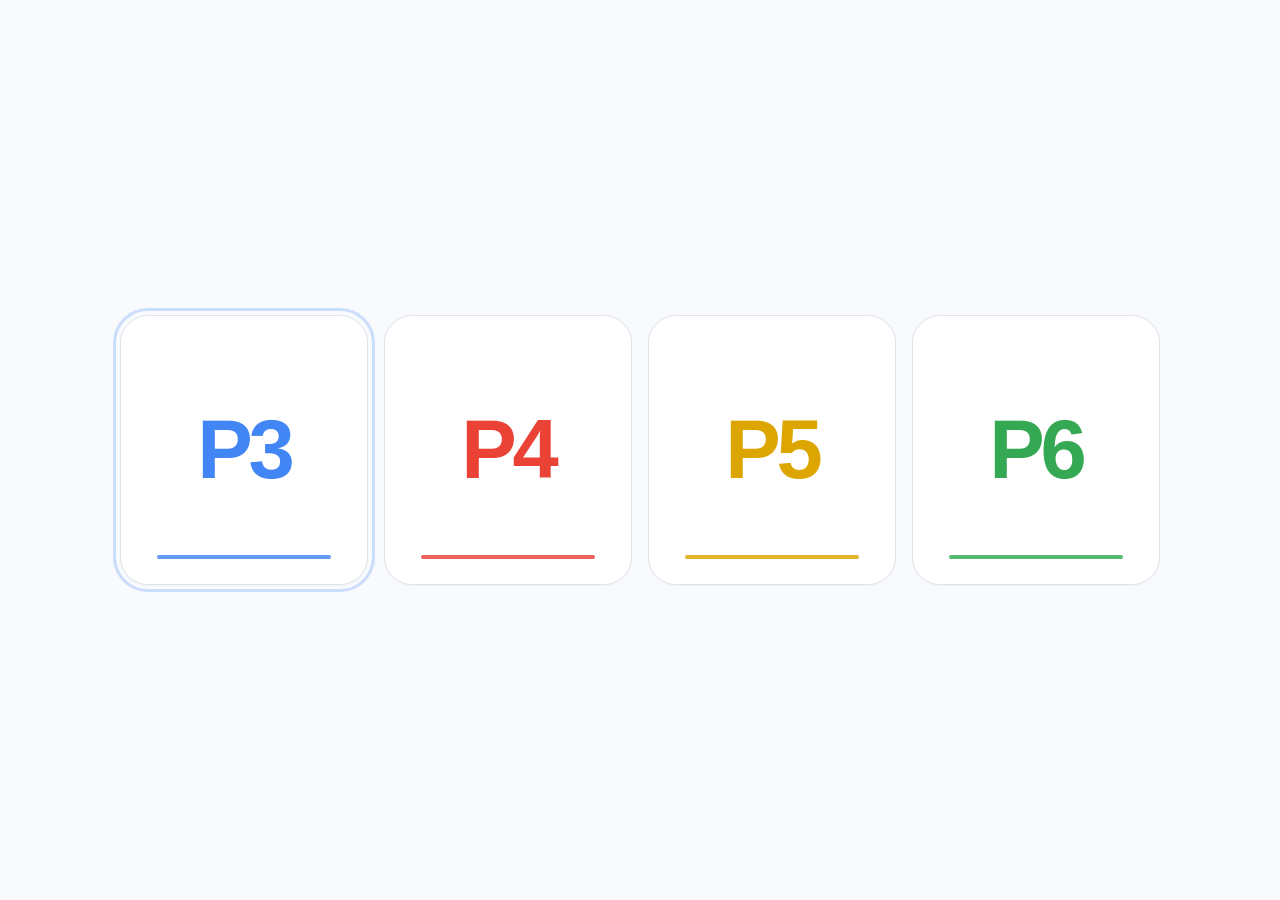
==== commit ea56b5a1: "Add files via upload" ====
--- a/p3/index.html
+++ b/p3/index.html
@@ -29,7 +29,7 @@
     <div class="scene" id="scene"></div>
   </section>
 
-  <div class="reveal-bridge" id="revealBridge" aria-hidden="true"></div>
+  <div class="reveal-bridge" id="revealBridge" aria-hidden="true"><span id="revealBridgeLabel">Q1</span></div>
 </main>
 
 <section class="pack-picker show" id="packPicker" aria-hidden="false">
